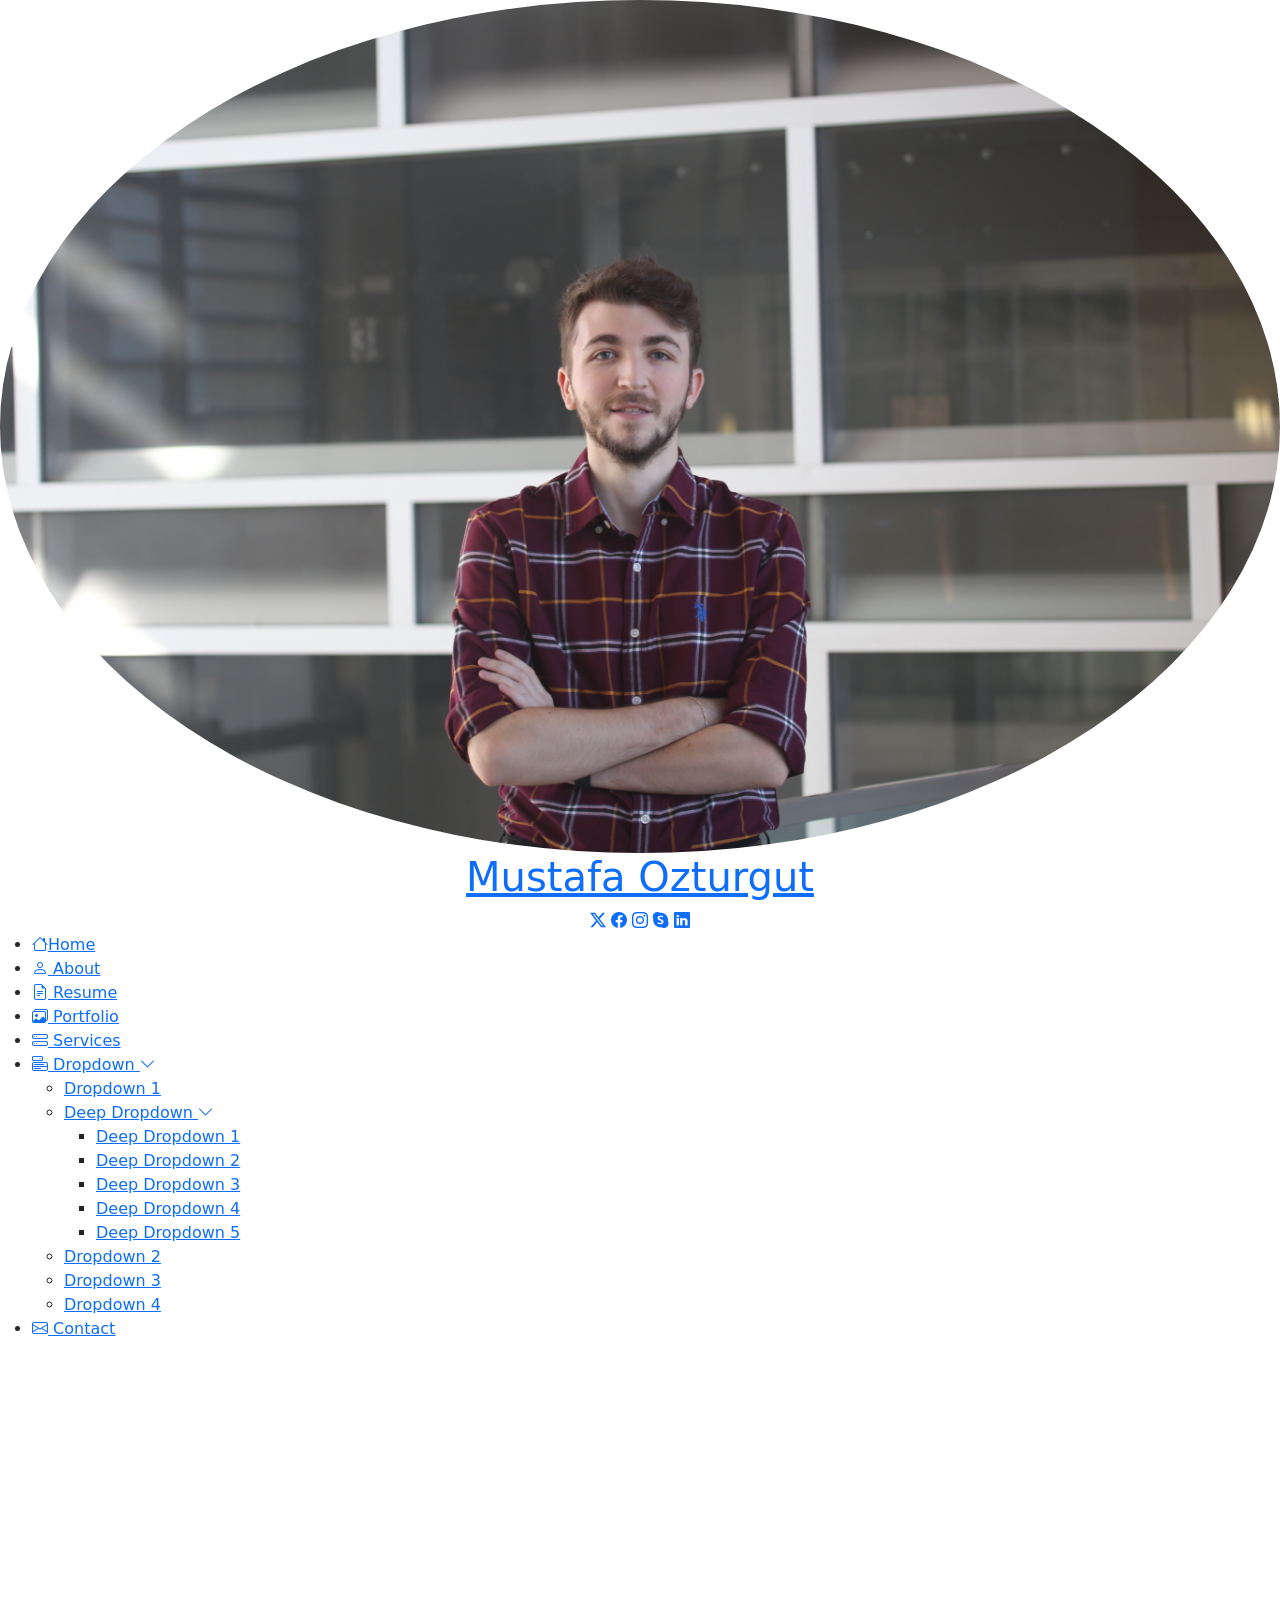
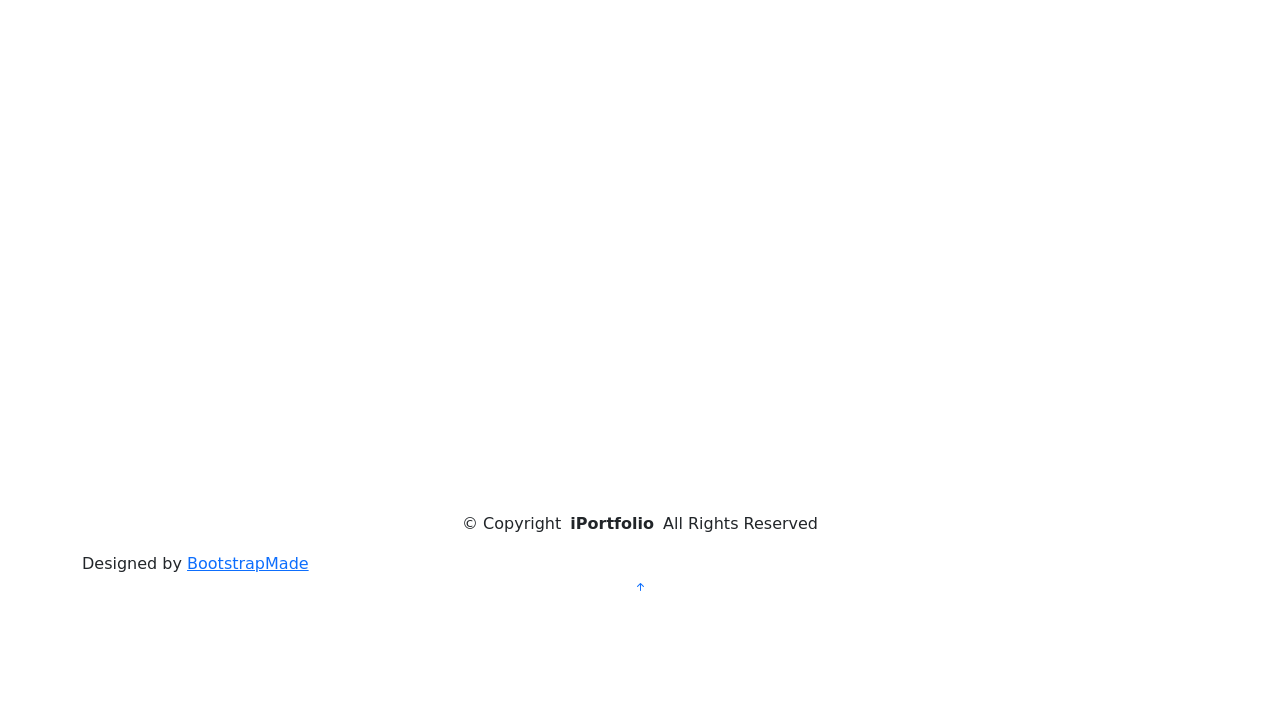
==== Portfolio/index.html @ 3e850418 "tidy" ====
<!DOCTYPE html>
<html lang="en">

<head>
  <meta charset="utf-8">
  <meta content="width=device-width, initial-scale=1.0" name="viewport">
  <title>Index - Mustafa Ozturgut</title>
  <meta content="" name="description">
  <meta content="" name="keywords">

  <!-- Favicons -->
  <link href="assets/img/favicon.png" rel="icon">
  <link href="assets/img/apple-touch-icon.png" rel="apple-touch-icon">

  <!-- Fonts -->
  <link href="https://fonts.googleapis.com" rel="preconnect">
  <link href="https://fonts.gstatic.com" rel="preconnect" crossorigin>
  <link href="https://fonts.googleapis.com/css2?family=Roboto:ital,wght@0,100;0,300;0,400;0,500;0,700;0,900;1,100;1,300;1,400;1,500;1,700;1,900&family=Poppins:ital,wght@0,100;0,200;0,300;0,400;0,500;0,600;0,700;0,800;0,900;1,100;1,200;1,300;1,400;1,500;1,600;1,700;1,800;1,900&family=Raleway:ital,wght@0,100;0,200;0,300;0,400;0,500;0,600;0,700;0,800;0,900;1,100;1,200;1,300;1,400;1,500;1,600;1,700;1,800;1,900&display=swap" rel="stylesheet">

  <!-- Vendor CSS Files -->
  <link href="assets/vendor/bootstrap/css/bootstrap.min.css" rel="stylesheet">
  <link href="assets/vendor/bootstrap-icons/bootstrap-icons.css" rel="stylesheet">
  <link href="assets/vendor/aos/aos.css" rel="stylesheet">
  <link href="assets/vendor/glightbox/css/glightbox.min.css" rel="stylesheet">
  <link href="assets/vendor/swiper/swiper-bundle.min.css" rel="stylesheet">

  <!-- Main CSS File -->
  <link href="assets/css/main.css" rel="stylesheet">

  <!-- =======================================================
  * Template Name: iPortfolio
  * Template URL: https://bootstrapmade.com/iportfolio-bootstrap-portfolio-websites-template/
  * Updated: Jun 29 2024 with Bootstrap v5.3.3
  * Author: BootstrapMade.com
  * License: https://bootstrapmade.com/license/
  ======================================================== -->
</head>

<body class="index-page">

  <header id="header" class="header dark-background d-flex flex-column">
    <i class="header-toggle d-xl-none bi bi-list"></i>

    <div class="profile-img">
      <img src="assets/img/my-profile-img.jpg" alt="" class="img-fluid rounded-circle">
    </div>

    <a href="index.html" class="logo d-flex align-items-center justify-content-center">
      <!-- Uncomment the line below if you also wish to use an image logo -->
      <!-- <img src="assets/img/logo.png" alt=""> -->
      <h1 class="sitename">Mustafa Ozturgut</h1>
    </a>

    <div class="social-links text-center">
      <a href="#" class="twitter"><i class="bi bi-twitter-x"></i></a>
      <a href="#" class="facebook"><i class="bi bi-facebook"></i></a>
      <a href="#" class="instagram"><i class="bi bi-instagram"></i></a>
      <a href="#" class="google-plus"><i class="bi bi-skype"></i></a>
      <a href="#" class="linkedin"><i class="bi bi-linkedin"></i></a>
    </div>

    <nav id="navmenu" class="navmenu">
      <ul>
        <li><a href="#hero" class="active"><i class="bi bi-house navicon"></i>Home</a></li>
        <li><a href="#about"><i class="bi bi-person navicon"></i> About</a></li>
        <li><a href="#resume"><i class="bi bi-file-earmark-text navicon"></i> Resume</a></li>
        <li><a href="#portfolio"><i class="bi bi-images navicon"></i> Portfolio</a></li>
        <li><a href="#services"><i class="bi bi-hdd-stack navicon"></i> Services</a></li>
        <li class="dropdown"><a href="#"><i class="bi bi-menu-button navicon"></i> <span>Dropdown</span> <i class="bi bi-chevron-down toggle-dropdown"></i></a>
          <ul>
            <li><a href="#">Dropdown 1</a></li>
            <li class="dropdown"><a href="#"><span>Deep Dropdown</span> <i class="bi bi-chevron-down toggle-dropdown"></i></a>
              <ul>
                <li><a href="#">Deep Dropdown 1</a></li>
                <li><a href="#">Deep Dropdown 2</a></li>
                <li><a href="#">Deep Dropdown 3</a></li>
                <li><a href="#">Deep Dropdown 4</a></li>
                <li><a href="#">Deep Dropdown 5</a></li>
              </ul>
            </li>
            <li><a href="#">Dropdown 2</a></li>
            <li><a href="#">Dropdown 3</a></li>
            <li><a href="#">Dropdown 4</a></li>
          </ul>
        </li>
        <li><a href="#contact"><i class="bi bi-envelope navicon"></i> Contact</a></li>
      </ul>
    </nav>

  </header>

  <main class="main">

    <!-- Hero Section -->
    <section id="hero" class="hero section dark-background">

      <img src="assets/img/hero-bg.jpg" alt="" data-aos="fade-in" class="">

      <div class="container" data-aos="fade-up" data-aos-delay="100">
        <h2>Alex Smith</h2>
        <p>I'm <span class="typed" data-typed-items="Designer, Developer, Freelancer, Photographer">Designer</span><span class="typed-cursor typed-cursor--blink" aria-hidden="true"></span><span class="typed-cursor typed-cursor--blink" aria-hidden="true"></span></p>
      </div>

    </section><!-- /Hero Section -->

    <!-- About Section -->
    <section id="about" class="about section">

      <!-- Section Title -->
      <div class="container section-title" data-aos="fade-up">
        <h2>About</h2>
        <p>Magnam dolores commodi suscipit. Necessitatibus eius consequatur ex aliquid fuga eum quidem. Sit sint consectetur velit. Quisquam quos quisquam cupiditate. Et nemo qui impedit suscipit alias ea. Quia fugiat sit in iste officiis commodi quidem hic quas.</p>
      </div><!-- End Section Title -->

      <div class="container" data-aos="fade-up" data-aos-delay="100">

        <div class="row gy-4 justify-content-center">
          <div class="col-lg-4">
            <img src="assets/img/my-profile-img.jpg" class="img-fluid" alt="">
          </div>
          <div class="col-lg-8 content">
            <h2>UI/UX Designer &amp; Web Developer.</h2>
            <p class="fst-italic py-3">
              Lorem ipsum dolor sit amet, consectetur adipiscing elit, sed do eiusmod tempor incididunt ut labore et dolore
              magna aliqua.
            </p>
            <div class="row">
              <div class="col-lg-6">
                <ul>
                  <li><i class="bi bi-chevron-right"></i> <strong>Birthday:</strong> <span>1 May 1995</span></li>
                  <li><i class="bi bi-chevron-right"></i> <strong>Website:</strong> <span>www.example.com</span></li>
                  <li><i class="bi bi-chevron-right"></i> <strong>Phone:</strong> <span>+123 456 7890</span></li>
                  <li><i class="bi bi-chevron-right"></i> <strong>City:</strong> <span>New York, USA</span></li>
                </ul>
              </div>
              <div class="col-lg-6">
                <ul>
                  <li><i class="bi bi-chevron-right"></i> <strong>Age:</strong> <span>30</span></li>
                  <li><i class="bi bi-chevron-right"></i> <strong>Degree:</strong> <span>Master</span></li>
                  <li><i class="bi bi-chevron-right"></i> <strong>Email:</strong> <span>email@example.com</span></li>
                  <li><i class="bi bi-chevron-right"></i> <strong>Freelance:</strong> <span>Available</span></li>
                </ul>
              </div>
            </div>
            <p class="py-3">
              Officiis eligendi itaque labore et dolorum mollitia officiis optio vero. Quisquam sunt adipisci omnis et ut. Nulla accusantium dolor incidunt officia tempore. Et eius omnis.
              Cupiditate ut dicta maxime officiis quidem quia. Sed et consectetur qui quia repellendus itaque neque.
            </p>
          </div>
        </div>

      </div>

    </section><!-- /About Section -->

    <!-- Stats Section -->
    <section id="stats" class="stats section">

      <div class="container" data-aos="fade-up" data-aos-delay="100">

        <div class="row gy-4">

          <div class="col-lg-3 col-md-6">
            <div class="stats-item">
              <i class="bi bi-emoji-smile"></i>
              <span data-purecounter-start="0" data-purecounter-end="232" data-purecounter-duration="1" class="purecounter"></span>
              <p><strong>Happy Clients</strong> <span>consequuntur quae</span></p>
            </div>
          </div><!-- End Stats Item -->

          <div class="col-lg-3 col-md-6">
            <div class="stats-item">
              <i class="bi bi-journal-richtext"></i>
              <span data-purecounter-start="0" data-purecounter-end="521" data-purecounter-duration="1" class="purecounter"></span>
              <p><strong>Projects</strong> <span>adipisci atque cum quia aut</span></p>
            </div>
          </div><!-- End Stats Item -->

          <div class="col-lg-3 col-md-6">
            <div class="stats-item">
              <i class="bi bi-headset"></i>
              <span data-purecounter-start="0" data-purecounter-end="1453" data-purecounter-duration="1" class="purecounter"></span>
              <p><strong>Hours Of Support</strong> <span>aut commodi quaerat</span></p>
            </div>
          </div><!-- End Stats Item -->

          <div class="col-lg-3 col-md-6">
            <div class="stats-item">
              <i class="bi bi-people"></i>
              <span data-purecounter-start="0" data-purecounter-end="32" data-purecounter-duration="1" class="purecounter"></span>
              <p><strong>Hard Workers</strong> <span>rerum asperiores dolor</span></p>
            </div>
          </div><!-- End Stats Item -->

        </div>

      </div>

    </section><!-- /Stats Section -->

    <!-- Skills Section -->
    <section id="skills" class="skills section light-background">

      <!-- Section Title -->
      <div class="container section-title" data-aos="fade-up">
        <h2>Skills</h2>
        <p>Necessitatibus eius consequatur ex aliquid fuga eum quidem sint consectetur velit</p>
      </div><!-- End Section Title -->

      <div class="container" data-aos="fade-up" data-aos-delay="100">

        <div class="row skills-content skills-animation">

          <div class="col-lg-6">

            <div class="progress">
              <span class="skill"><span>HTML</span> <i class="val">100%</i></span>
              <div class="progress-bar-wrap">
                <div class="progress-bar" role="progressbar" aria-valuenow="100" aria-valuemin="0" aria-valuemax="100"></div>
              </div>
            </div><!-- End Skills Item -->

            <div class="progress">
              <span class="skill"><span>CSS</span> <i class="val">90%</i></span>
              <div class="progress-bar-wrap">
                <div class="progress-bar" role="progressbar" aria-valuenow="90" aria-valuemin="0" aria-valuemax="100"></div>
              </div>
            </div><!-- End Skills Item -->

            <div class="progress">
              <span class="skill"><span>JavaScript</span> <i class="val">75%</i></span>
              <div class="progress-bar-wrap">
                <div class="progress-bar" role="progressbar" aria-valuenow="75" aria-valuemin="0" aria-valuemax="100"></div>
              </div>
            </div><!-- End Skills Item -->

          </div>

          <div class="col-lg-6">

            <div class="progress">
              <span class="skill"><span>PHP</span> <i class="val">80%</i></span>
              <div class="progress-bar-wrap">
                <div class="progress-bar" role="progressbar" aria-valuenow="80" aria-valuemin="0" aria-valuemax="100"></div>
              </div>
            </div><!-- End Skills Item -->

            <div class="progress">
              <span class="skill"><span>WordPress/CMS</span> <i class="val">90%</i></span>
              <div class="progress-bar-wrap">
                <div class="progress-bar" role="progressbar" aria-valuenow="90" aria-valuemin="0" aria-valuemax="100"></div>
              </div>
            </div><!-- End Skills Item -->

            <div class="progress">
              <span class="skill"><span>Photoshop</span> <i class="val">55%</i></span>
              <div class="progress-bar-wrap">
                <div class="progress-bar" role="progressbar" aria-valuenow="55" aria-valuemin="0" aria-valuemax="100"></div>
              </div>
            </div><!-- End Skills Item -->

          </div>

        </div>

      </div>

    </section><!-- /Skills Section -->

    <!-- Resume Section -->
    <section id="resume" class="resume section">

      <!-- Section Title -->
      <div class="container section-title" data-aos="fade-up">
        <h2>Resume</h2>
        <p>Magnam dolores commodi suscipit. Necessitatibus eius consequatur ex aliquid fuga eum quidem. Sit sint consectetur velit. Quisquam quos quisquam cupiditate. Et nemo qui impedit suscipit alias ea. Quia fugiat sit in iste officiis commodi quidem hic quas.</p>
      </div><!-- End Section Title -->

      <div class="container">

        <div class="row">

          <div class="col-lg-6" data-aos="fade-up" data-aos-delay="100">
            <h3 class="resume-title">Sumary</h3>

            <div class="resume-item pb-0">
              <h4>Brandon Johnson</h4>
              <p><em>Innovative and deadline-driven Graphic Designer with 3+ years of experience designing and developing user-centered digital/print marketing material from initial concept to final, polished deliverable.</em></p>
              <ul>
                <li>Portland par 127,Orlando, FL</li>
                <li>(123) 456-7891</li>
                <li>alice.barkley@example.com</li>
              </ul>
            </div><!-- Edn Resume Item -->

            <h3 class="resume-title">Education</h3>
            <div class="resume-item">
              <h4>Master of Fine Arts &amp; Graphic Design</h4>
              <h5>2015 - 2016</h5>
              <p><em>Rochester Institute of Technology, Rochester, NY</em></p>
              <p>Qui deserunt veniam. Et sed aliquam labore tempore sed quisquam iusto autem sit. Ea vero voluptatum qui ut dignissimos deleniti nerada porti sand markend</p>
            </div><!-- Edn Resume Item -->

            <div class="resume-item">
              <h4>Bachelor of Fine Arts &amp; Graphic Design</h4>
              <h5>2010 - 2014</h5>
              <p><em>Rochester Institute of Technology, Rochester, NY</em></p>
              <p>Quia nobis sequi est occaecati aut. Repudiandae et iusto quae reiciendis et quis Eius vel ratione eius unde vitae rerum voluptates asperiores voluptatem Earum molestiae consequatur neque etlon sader mart dila</p>
            </div><!-- Edn Resume Item -->

          </div>

          <div class="col-lg-6" data-aos="fade-up" data-aos-delay="200">
            <h3 class="resume-title">Professional Experience</h3>
            <div class="resume-item">
              <h4>Senior graphic design specialist</h4>
              <h5>2019 - Present</h5>
              <p><em>Experion, New York, NY </em></p>
              <ul>
                <li>Lead in the design, development, and implementation of the graphic, layout, and production communication materials</li>
                <li>Delegate tasks to the 7 members of the design team and provide counsel on all aspects of the project. </li>
                <li>Supervise the assessment of all graphic materials in order to ensure quality and accuracy of the design</li>
                <li>Oversee the efficient use of production project budgets ranging from $2,000 - $25,000</li>
              </ul>
            </div><!-- Edn Resume Item -->

            <div class="resume-item">
              <h4>Graphic design specialist</h4>
              <h5>2017 - 2018</h5>
              <p><em>Stepping Stone Advertising, New York, NY</em></p>
              <ul>
                <li>Developed numerous marketing programs (logos, brochures,infographics, presentations, and advertisements).</li>
                <li>Managed up to 5 projects or tasks at a given time while under pressure</li>
                <li>Recommended and consulted with clients on the most appropriate graphic design</li>
                <li>Created 4+ design presentations and proposals a month for clients and account managers</li>
              </ul>
            </div><!-- Edn Resume Item -->

          </div>

        </div>

      </div>

    </section><!-- /Resume Section -->

    <!-- Portfolio Section -->
    <section id="portfolio" class="portfolio section light-background">

      <!-- Section Title -->
      <div class="container section-title" data-aos="fade-up">
        <h2>Portfolio</h2>
        <p>Magnam dolores commodi suscipit. Necessitatibus eius consequatur ex aliquid fuga eum quidem. Sit sint consectetur velit. Quisquam quos quisquam cupiditate. Et nemo qui impedit suscipit alias ea. Quia fugiat sit in iste officiis commodi quidem hic quas.</p>
      </div><!-- End Section Title -->

      <div class="container">

        <div class="isotope-layout" data-default-filter="*" data-layout="masonry" data-sort="original-order">

          <ul class="portfolio-filters isotope-filters" data-aos="fade-up" data-aos-delay="100">
            <li data-filter="*" class="filter-active">All</li>
            <li data-filter=".filter-app">App</li>
            <li data-filter=".filter-product">Product</li>
            <li data-filter=".filter-branding">Branding</li>
            <li data-filter=".filter-books">Books</li>
          </ul><!-- End Portfolio Filters -->

          <div class="row gy-4 isotope-container" data-aos="fade-up" data-aos-delay="200">

            <div class="col-lg-4 col-md-6 portfolio-item isotope-item filter-app">
              <div class="portfolio-content h-100">
                <img src="assets/img/portfolio/app-1.jpg" class="img-fluid" alt="">
                <div class="portfolio-info">
                  <h4>App 1</h4>
                  <p>Lorem ipsum, dolor sit amet consectetur</p>
                  <a href="assets/img/portfolio/app-1.jpg" title="App 1" data-gallery="portfolio-gallery-app" class="glightbox preview-link"><i class="bi bi-zoom-in"></i></a>
                  <a href="portfolio-details.html" title="More Details" class="details-link"><i class="bi bi-link-45deg"></i></a>
                </div>
              </div>
            </div><!-- End Portfolio Item -->

            <div class="col-lg-4 col-md-6 portfolio-item isotope-item filter-product">
              <div class="portfolio-content h-100">
                <img src="assets/img/portfolio/product-1.jpg" class="img-fluid" alt="">
                <div class="portfolio-info">
                  <h4>Product 1</h4>
                  <p>Lorem ipsum, dolor sit amet consectetur</p>
                  <a href="assets/img/portfolio/product-1.jpg" title="Product 1" data-gallery="portfolio-gallery-product" class="glightbox preview-link"><i class="bi bi-zoom-in"></i></a>
                  <a href="portfolio-details.html" title="More Details" class="details-link"><i class="bi bi-link-45deg"></i></a>
                </div>
              </div>
            </div><!-- End Portfolio Item -->

            <div class="col-lg-4 col-md-6 portfolio-item isotope-item filter-branding">
              <div class="portfolio-content h-100">
                <img src="assets/img/portfolio/branding-1.jpg" class="img-fluid" alt="">
                <div class="portfolio-info">
                  <h4>Branding 1</h4>
                  <p>Lorem ipsum, dolor sit amet consectetur</p>
                  <a href="assets/img/portfolio/branding-1.jpg" title="Branding 1" data-gallery="portfolio-gallery-branding" class="glightbox preview-link"><i class="bi bi-zoom-in"></i></a>
                  <a href="portfolio-details.html" title="More Details" class="details-link"><i class="bi bi-link-45deg"></i></a>
                </div>
              </div>
            </div><!-- End Portfolio Item -->

            <div class="col-lg-4 col-md-6 portfolio-item isotope-item filter-books">
              <div class="portfolio-content h-100">
                <img src="assets/img/portfolio/books-1.jpg" class="img-fluid" alt="">
                <div class="portfolio-info">
                  <h4>Books 1</h4>
                  <p>Lorem ipsum, dolor sit amet consectetur</p>
                  <a href="assets/img/portfolio/books-1.jpg" title="Branding 1" data-gallery="portfolio-gallery-book" class="glightbox preview-link"><i class="bi bi-zoom-in"></i></a>
                  <a href="portfolio-details.html" title="More Details" class="details-link"><i class="bi bi-link-45deg"></i></a>
                </div>
              </div>
            </div><!-- End Portfolio Item -->

            <div class="col-lg-4 col-md-6 portfolio-item isotope-item filter-app">
              <div class="portfolio-content h-100">
                <img src="assets/img/portfolio/app-2.jpg" class="img-fluid" alt="">
                <div class="portfolio-info">
                  <h4>App 2</h4>
                  <p>Lorem ipsum, dolor sit amet consectetur</p>
                  <a href="assets/img/portfolio/app-2.jpg" title="App 2" data-gallery="portfolio-gallery-app" class="glightbox preview-link"><i class="bi bi-zoom-in"></i></a>
                  <a href="portfolio-details.html" title="More Details" class="details-link"><i class="bi bi-link-45deg"></i></a>
                </div>
              </div>
            </div><!-- End Portfolio Item -->

            <div class="col-lg-4 col-md-6 portfolio-item isotope-item filter-product">
              <div class="portfolio-content h-100">
                <img src="assets/img/portfolio/product-2.jpg" class="img-fluid" alt="">
                <div class="portfolio-info">
                  <h4>Product 2</h4>
                  <p>Lorem ipsum, dolor sit amet consectetur</p>
                  <a href="assets/img/portfolio/product-2.jpg" title="Product 2" data-gallery="portfolio-gallery-product" class="glightbox preview-link"><i class="bi bi-zoom-in"></i></a>
                  <a href="portfolio-details.html" title="More Details" class="details-link"><i class="bi bi-link-45deg"></i></a>
                </div>
              </div>
            </div><!-- End Portfolio Item -->

            <div class="col-lg-4 col-md-6 portfolio-item isotope-item filter-branding">
              <div class="portfolio-content h-100">
                <img src="assets/img/portfolio/branding-2.jpg" class="img-fluid" alt="">
                <div class="portfolio-info">
                  <h4>Branding 2</h4>
                  <p>Lorem ipsum, dolor sit amet consectetur</p>
                  <a href="assets/img/portfolio/branding-2.jpg" title="Branding 2" data-gallery="portfolio-gallery-branding" class="glightbox preview-link"><i class="bi bi-zoom-in"></i></a>
                  <a href="portfolio-details.html" title="More Details" class="details-link"><i class="bi bi-link-45deg"></i></a>
                </div>
              </div>
            </div><!-- End Portfolio Item -->

            <div class="col-lg-4 col-md-6 portfolio-item isotope-item filter-books">
              <div class="portfolio-content h-100">
                <img src="assets/img/portfolio/books-2.jpg" class="img-fluid" alt="">
                <div class="portfolio-info">
                  <h4>Books 2</h4>
                  <p>Lorem ipsum, dolor sit amet consectetur</p>
                  <a href="assets/img/portfolio/books-2.jpg" title="Branding 2" data-gallery="portfolio-gallery-book" class="glightbox preview-link"><i class="bi bi-zoom-in"></i></a>
                  <a href="portfolio-details.html" title="More Details" class="details-link"><i class="bi bi-link-45deg"></i></a>
                </div>
              </div>
            </div><!-- End Portfolio Item -->

            <div class="col-lg-4 col-md-6 portfolio-item isotope-item filter-app">
              <div class="portfolio-content h-100">
                <img src="assets/img/portfolio/app-3.jpg" class="img-fluid" alt="">
                <div class="portfolio-info">
                  <h4>App 3</h4>
                  <p>Lorem ipsum, dolor sit amet consectetur</p>
                  <a href="assets/img/portfolio/app-3.jpg" title="App 3" data-gallery="portfolio-gallery-app" class="glightbox preview-link"><i class="bi bi-zoom-in"></i></a>
                  <a href="portfolio-details.html" title="More Details" class="details-link"><i class="bi bi-link-45deg"></i></a>
                </div>
              </div>
            </div><!-- End Portfolio Item -->

            <div class="col-lg-4 col-md-6 portfolio-item isotope-item filter-product">
              <div class="portfolio-content h-100">
                <img src="assets/img/portfolio/product-3.jpg" class="img-fluid" alt="">
                <div class="portfolio-info">
                  <h4>Product 3</h4>
                  <p>Lorem ipsum, dolor sit amet consectetur</p>
                  <a href="assets/img/portfolio/product-3.jpg" title="Product 3" data-gallery="portfolio-gallery-product" class="glightbox preview-link"><i class="bi bi-zoom-in"></i></a>
                  <a href="portfolio-details.html" title="More Details" class="details-link"><i class="bi bi-link-45deg"></i></a>
                </div>
              </div>
            </div><!-- End Portfolio Item -->

            <div class="col-lg-4 col-md-6 portfolio-item isotope-item filter-branding">
              <div class="portfolio-content h-100">
                <img src="assets/img/portfolio/branding-3.jpg" class="img-fluid" alt="">
                <div class="portfolio-info">
                  <h4>Branding 3</h4>
                  <p>Lorem ipsum, dolor sit amet consectetur</p>
                  <a href="assets/img/portfolio/branding-3.jpg" title="Branding 2" data-gallery="portfolio-gallery-branding" class="glightbox preview-link"><i class="bi bi-zoom-in"></i></a>
                  <a href="portfolio-details.html" title="More Details" class="details-link"><i class="bi bi-link-45deg"></i></a>
                </div>
              </div>
            </div><!-- End Portfolio Item -->

            <div class="col-lg-4 col-md-6 portfolio-item isotope-item filter-books">
              <div class="portfolio-content h-100">
                <img src="assets/img/portfolio/books-3.jpg" class="img-fluid" alt="">
                <div class="portfolio-info">
                  <h4>Books 3</h4>
                  <p>Lorem ipsum, dolor sit amet consectetur</p>
                  <a href="assets/img/portfolio/books-3.jpg" title="Branding 3" data-gallery="portfolio-gallery-book" class="glightbox preview-link"><i class="bi bi-zoom-in"></i></a>
                  <a href="portfolio-details.html" title="More Details" class="details-link"><i class="bi bi-link-45deg"></i></a>
                </div>
              </div>
            </div><!-- End Portfolio Item -->

          </div><!-- End Portfolio Container -->

        </div>

      </div>

    </section><!-- /Portfolio Section -->

    <!-- Services Section -->
    <section id="services" class="services section">

      <!-- Section Title -->
      <div class="container section-title" data-aos="fade-up">
        <h2>Services</h2>
        <p>Magnam dolores commodi suscipit. Necessitatibus eius consequatur ex aliquid fuga eum quidem. Sit sint consectetur velit. Quisquam quos quisquam cupiditate. Et nemo qui impedit suscipit alias ea. Quia fugiat sit in iste officiis commodi quidem hic quas.</p>
      </div><!-- End Section Title -->

      <div class="container">

        <div class="row gy-4">

          <div class="col-lg-4 col-md-6 service-item d-flex" data-aos="fade-up" data-aos-delay="100">
            <div class="icon flex-shrink-0"><i class="bi bi-briefcase"></i></div>
            <div>
              <h4 class="title"><a href="service-details.html" class="stretched-link">Lorem Ipsum</a></h4>
              <p class="description">Voluptatum deleniti atque corrupti quos dolores et quas molestias excepturi sint occaecati cupiditate non provident</p>
            </div>
          </div>
          <!-- End Service Item -->

          <div class="col-lg-4 col-md-6 service-item d-flex" data-aos="fade-up" data-aos-delay="200">
            <div class="icon flex-shrink-0"><i class="bi bi-card-checklist"></i></div>
            <div>
              <h4 class="title"><a href="service-details.html" class="stretched-link">Dolor Sitema</a></h4>
              <p class="description">Minim veniam, quis nostrud exercitation ullamco laboris nisi ut aliquip ex ea commodo consequat tarad limino ata</p>
            </div>
          </div><!-- End Service Item -->

          <div class="col-lg-4 col-md-6 service-item d-flex" data-aos="fade-up" data-aos-delay="300">
            <div class="icon flex-shrink-0"><i class="bi bi-bar-chart"></i></div>
            <div>
              <h4 class="title"><a href="service-details.html" class="stretched-link">Sed ut perspiciatis</a></h4>
              <p class="description">Duis aute irure dolor in reprehenderit in voluptate velit esse cillum dolore eu fugiat nulla pariatur</p>
            </div>
          </div><!-- End Service Item -->

          <div class="col-lg-4 col-md-6 service-item d-flex" data-aos="fade-up" data-aos-delay="400">
            <div class="icon flex-shrink-0"><i class="bi bi-binoculars"></i></div>
            <div>
              <h4 class="title"><a href="service-details.html" class="stretched-link">Magni Dolores</a></h4>
              <p class="description">Excepteur sint occaecat cupidatat non proident, sunt in culpa qui officia deserunt mollit anim id est laborum</p>
            </div>
          </div><!-- End Service Item -->

          <div class="col-lg-4 col-md-6 service-item d-flex" data-aos="fade-up" data-aos-delay="500">
            <div class="icon flex-shrink-0"><i class="bi bi-brightness-high"></i></div>
            <div>
              <h4 class="title"><a href="service-details.html" class="stretched-link">Nemo Enim</a></h4>
              <p class="description">At vero eos et accusamus et iusto odio dignissimos ducimus qui blanditiis praesentium voluptatum deleniti atque</p>
            </div>
          </div><!-- End Service Item -->

          <div class="col-lg-4 col-md-6 service-item d-flex" data-aos="fade-up" data-aos-delay="600">
            <div class="icon flex-shrink-0"><i class="bi bi-calendar4-week"></i></div>
            <div>
              <h4 class="title"><a href="service-details.html" class="stretched-link">Eiusmod Tempor</a></h4>
              <p class="description">Et harum quidem rerum facilis est et expedita distinctio. Nam libero tempore, cum soluta nobis est eligendi</p>
            </div>
          </div><!-- End Service Item -->

        </div>

      </div>

    </section><!-- /Services Section -->

    <!-- Testimonials Section -->
    <section id="testimonials" class="testimonials section light-background">

      <!-- Section Title -->
      <div class="container section-title" data-aos="fade-up">
        <h2>Testimonials</h2>
        <p>Necessitatibus eius consequatur ex aliquid fuga eum quidem sint consectetur velit</p>
      </div><!-- End Section Title -->

      <div class="container" data-aos="fade-up" data-aos-delay="100">

        <div class="swiper init-swiper">
          <script type="application/json" class="swiper-config">
            {
              "loop": true,
              "speed": 600,
              "autoplay": {
                "delay": 5000
              },
              "slidesPerView": "auto",
              "pagination": {
                "el": ".swiper-pagination",
                "type": "bullets",
                "clickable": true
              },
              "breakpoints": {
                "320": {
                  "slidesPerView": 1,
                  "spaceBetween": 40
                },
                "1200": {
                  "slidesPerView": 3,
                  "spaceBetween": 1
                }
              }
            }
          </script>
          <div class="swiper-wrapper">

            <div class="swiper-slide">
              <div class="testimonial-item">
                <p>
                  <i class="bi bi-quote quote-icon-left"></i>
                  <span>Proin iaculis purus consequat sem cure digni ssim donec porttitora entum suscipit rhoncus. Accusantium quam, ultricies eget id, aliquam eget nibh et. Maecen aliquam, risus at semper.</span>
                  <i class="bi bi-quote quote-icon-right"></i>
                </p>
                <img src="assets/img/testimonials/testimonials-1.jpg" class="testimonial-img" alt="">
                <h3>Saul Goodman</h3>
                <h4>Ceo &amp; Founder</h4>
              </div>
            </div><!-- End testimonial item -->

            <div class="swiper-slide">
              <div class="testimonial-item">
                <p>
                  <i class="bi bi-quote quote-icon-left"></i>
                  <span>Export tempor illum tamen malis malis eram quae irure esse labore quem cillum quid malis quorum velit fore eram velit sunt aliqua noster fugiat irure amet legam anim culpa.</span>
                  <i class="bi bi-quote quote-icon-right"></i>
                </p>
                <img src="assets/img/testimonials/testimonials-2.jpg" class="testimonial-img" alt="">
                <h3>Sara Wilsson</h3>
                <h4>Designer</h4>
              </div>
            </div><!-- End testimonial item -->

            <div class="swiper-slide">
              <div class="testimonial-item">
                <p>
                  <i class="bi bi-quote quote-icon-left"></i>
                  <span>Enim nisi quem export duis labore cillum quae magna enim sint quorum nulla quem veniam duis minim tempor labore quem eram duis noster aute amet eram fore quis sint minim.</span>
                  <i class="bi bi-quote quote-icon-right"></i>
                </p>
                <img src="assets/img/testimonials/testimonials-3.jpg" class="testimonial-img" alt="">
                <h3>Jena Karlis</h3>
                <h4>Store Owner</h4>
              </div>
            </div><!-- End testimonial item -->

            <div class="swiper-slide">
              <div class="testimonial-item">
                <p>
                  <i class="bi bi-quote quote-icon-left"></i>
                  <span>Fugiat enim eram quae cillum dolore dolor amet nulla culpa multos export minim fugiat dolor enim duis veniam ipsum anim magna sunt elit fore quem dolore labore illum veniam.</span>
                  <i class="bi bi-quote quote-icon-right"></i>
                </p>
                <img src="assets/img/testimonials/testimonials-4.jpg" class="testimonial-img" alt="">
                <h3>Matt Brandon</h3>
                <h4>Freelancer</h4>
              </div>
            </div><!-- End testimonial item -->

            <div class="swiper-slide">
              <div class="testimonial-item">
                <p>
                  <i class="bi bi-quote quote-icon-left"></i>
                  <span>Quis quorum aliqua sint quem legam fore sunt eram irure aliqua veniam tempor noster veniam sunt culpa nulla illum cillum fugiat legam esse veniam culpa fore nisi cillum quid.</span>
                  <i class="bi bi-quote quote-icon-right"></i>
                </p>
                <img src="assets/img/testimonials/testimonials-5.jpg" class="testimonial-img" alt="">
                <h3>John Larson</h3>
                <h4>Entrepreneur</h4>
              </div>
            </div><!-- End testimonial item -->

          </div>
          <div class="swiper-pagination"></div>
        </div>

      </div>

    </section><!-- /Testimonials Section -->

    <!-- Contact Section -->
    <section id="contact" class="contact section">

      <!-- Section Title -->
      <div class="container section-title" data-aos="fade-up">
        <h2>Contact</h2>
        <p>Necessitatibus eius consequatur ex aliquid fuga eum quidem sint consectetur velit</p>
      </div><!-- End Section Title -->

      <div class="container" data-aos="fade-up" data-aos-delay="100">

        <div class="row gy-4">

          <div class="col-lg-5">

            <div class="info-wrap">
              <div class="info-item d-flex" data-aos="fade-up" data-aos-delay="200">
                <i class="bi bi-geo-alt flex-shrink-0"></i>
                <div>
                  <h3>Address</h3>
                  <p>A108 Adam Street, New York, NY 535022</p>
                </div>
              </div><!-- End Info Item -->

              <div class="info-item d-flex" data-aos="fade-up" data-aos-delay="300">
                <i class="bi bi-telephone flex-shrink-0"></i>
                <div>
                  <h3>Call Us</h3>
                  <p>+1 5589 55488 55</p>
                </div>
              </div><!-- End Info Item -->

              <div class="info-item d-flex" data-aos="fade-up" data-aos-delay="400">
                <i class="bi bi-envelope flex-shrink-0"></i>
                <div>
                  <h3>Email Us</h3>
                  <p>info@example.com</p>
                </div>
              </div><!-- End Info Item -->

              <iframe src="https://www.google.com/maps/embed?pb=!1m14!1m8!1m3!1d48389.78314118045!2d-74.006138!3d40.710059!3m2!1i1024!2i768!4f13.1!3m3!1m2!1s0x89c25a22a3bda30d%3A0xb89d1fe6bc499443!2sDowntown%20Conference%20Center!5e0!3m2!1sen!2sus!4v1676961268712!5m2!1sen!2sus" frameborder="0" style="border:0; width: 100%; height: 270px;" allowfullscreen="" loading="lazy" referrerpolicy="no-referrer-when-downgrade"></iframe>
            </div>
          </div>

          <div class="col-lg-7">
            <form action="forms/contact.php" method="post" class="php-email-form" data-aos="fade-up" data-aos-delay="200">
              <div class="row gy-4">

                <div class="col-md-6">
                  <label for="name-field" class="pb-2">Your Name</label>
                  <input type="text" name="name" id="name-field" class="form-control" required="">
                </div>

                <div class="col-md-6">
                  <label for="email-field" class="pb-2">Your Email</label>
                  <input type="email" class="form-control" name="email" id="email-field" required="">
                </div>

                <div class="col-md-12">
                  <label for="subject-field" class="pb-2">Subject</label>
                  <input type="text" class="form-control" name="subject" id="subject-field" required="">
                </div>

                <div class="col-md-12">
                  <label for="message-field" class="pb-2">Message</label>
                  <textarea class="form-control" name="message" rows="10" id="message-field" required=""></textarea>
                </div>

                <div class="col-md-12 text-center">
                  <div class="loading">Loading</div>
                  <div class="error-message"></div>
                  <div class="sent-message">Your message has been sent. Thank you!</div>

                  <button type="submit">Send Message</button>
                </div>

              </div>
            </form>
          </div><!-- End Contact Form -->

        </div>

      </div>

    </section><!-- /Contact Section -->

  </main>

  <footer id="footer" class="footer position-relative light-background">

    <div class="container">
      <div class="copyright text-center ">
        <p>© <span>Copyright</span> <strong class="px-1 sitename">iPortfolio</strong> <span>All Rights Reserved</span></p>
      </div>
      <div class="credits">
        <!-- All the links in the footer should remain intact. -->
        <!-- You can delete the links only if you've purchased the pro version. -->
        <!-- Licensing information: https://bootstrapmade.com/license/ -->
        <!-- Purchase the pro version with working PHP/AJAX contact form: [buy-url] -->
        Designed by <a href="https://bootstrapmade.com/">BootstrapMade</a>
      </div>
    </div>

  </footer>

  <!-- Scroll Top -->
  <a href="#" id="scroll-top" class="scroll-top d-flex align-items-center justify-content-center"><i class="bi bi-arrow-up-short"></i></a>

  <!-- Preloader -->
  <div id="preloader"></div>

  <!-- Vendor JS Files -->
  <script src="assets/vendor/bootstrap/js/bootstrap.bundle.min.js"></script>
  <script src="assets/vendor/php-email-form/validate.js"></script>
  <script src="assets/vendor/aos/aos.js"></script>
  <script src="assets/vendor/typed.js/typed.umd.js"></script>
  <script src="assets/vendor/purecounter/purecounter_vanilla.js"></script>
  <script src="assets/vendor/waypoints/noframework.waypoints.js"></script>
  <script src="assets/vendor/glightbox/js/glightbox.min.js"></script>
  <script src="assets/vendor/imagesloaded/imagesloaded.pkgd.min.js"></script>
  <script src="assets/vendor/isotope-layout/isotope.pkgd.min.js"></script>
  <script src="assets/vendor/swiper/swiper-bundle.min.js"></script>

  <!-- Main JS File -->
  <script src="assets/js/main.js"></script>

</body>

</html>
---- Portfolio/assets/css/main.css ----
/**
* Template Name: iPortfolio
* Template URL: https://bootstrapmade.com/iportfolio-bootstrap-portfolio-websites-template/
* Updated: Jun 29 2024 with Bootstrap v5.3.3
* Author: BootstrapMade.com
* License: https://bootstrapmade.com/license/
*/

/*--------------------------------------------------------------
# Font & Color Variables
# Help: https://bootstrapmade.com/color-system/
--------------------------------------------------------------*/
/* Fonts */
:root {
  --default-font: "Roboto",  system-ui, -apple-system, "Segoe UI", Roboto, "Helvetica Neue", Arial, "Noto Sans", "Liberation Sans", sans-serif, "Apple Color Emoji", "Segoe UI Emoji", "Segoe UI Symbol", "Noto Color Emoji";
  --heading-font: "Raleway",  sans-serif;
  --nav-font: "Poppins",  sans-serif;
}

/* Global Colors - The following color variables are used throughout the website. Updating them here will change the color scheme of the entire website */
:root { 
  --background-color: #ffffff; /* Background color for the entire website, including individual sections */
  --default-color: #272829; /* Default color used for the majority of the text content across the entire website */
  --heading-color: #050d18; /* Color for headings, subheadings and title throughout the website */
  --accent-color: #149ddd; /* Accent color that represents your brand on the website. It's used for buttons, links, and other elements that need to stand out */
  --surface-color: #ffffff; /* The surface color is used as a background of boxed elements within sections, such as cards, icon boxes, or other elements that require a visual separation from the global background. */
  --contrast-color: #ffffff; /* Contrast color for text, ensuring readability against backgrounds of accent, heading, or default colors. */
}

/* Nav Menu Colors - The following color variables are used specifically for the navigation menu. They are separate from the global colors to allow for more customization options */
:root {
  --nav-color: #a8a9b4;  /* The default color of the main navmenu links */
  --nav-hover-color: #ffffff; /* Applied to main navmenu links when they are hovered over or active */
  --nav-mobile-background-color: #040b14; /* Used as the background color for mobile navigation menu */
  --nav-dropdown-background-color: #040b14; /* Used as the background color for dropdown items that appear when hovering over primary navigation items */
  --nav-dropdown-color: #a8a9b4; /* Used for navigation links of the dropdown items in the navigation menu. */
  --nav-dropdown-hover-color: #ffffff; /* Similar to --nav-hover-color, this color is applied to dropdown navigation links when they are hovered over. */
}

/* Color Presets - These classes override global colors when applied to any section or element, providing reuse of the sam color scheme. */

.light-background {
  --background-color: #f4fafd;
  --surface-color: #ffffff;
}

.dark-background {
  --background-color: #040b14;
  --default-color: #ffffff;
  --heading-color: #ffffff;
  --surface-color: #151f2b;
  --contrast-color: #ffffff;
}

/* Smooth scroll */
:root {
  scroll-behavior: smooth;
}

/*--------------------------------------------------------------
# General Styling & Shared Classes
--------------------------------------------------------------*/
body {
  color: var(--default-color);
  background-color: var(--background-color);
  font-family: var(--default-font);
}

a {
  color: var(--accent-color);
  text-decoration: none;
  transition: 0.3s;
}

a:hover {
  color: color-mix(in srgb, var(--accent-color), transparent 25%);
  text-decoration: none;
}

h1,
h2,
h3,
h4,
h5,
h6 {
  color: var(--heading-color);
  font-family: var(--heading-font);
}

/* PHP Email Form Messages
------------------------------*/
.php-email-form .error-message {
  display: none;
  background: #df1529;
  color: #ffffff;
  text-align: left;
  padding: 15px;
  margin-bottom: 24px;
  font-weight: 600;
}

.php-email-form .sent-message {
  display: none;
  color: #ffffff;
  background: #059652;
  text-align: center;
  padding: 15px;
  margin-bottom: 24px;
  font-weight: 600;
}

.php-email-form .loading {
  display: none;
  background: var(--surface-color);
  text-align: center;
  padding: 15px;
  margin-bottom: 24px;
}

.php-email-form .loading:before {
  content: "";
  display: inline-block;
  border-radius: 50%;
  width: 24px;
  height: 24px;
  margin: 0 10px -6px 0;
  border: 3px solid var(--accent-color);
  border-top-color: var(--surface-color);
  animation: php-email-form-loading 1s linear infinite;
}

@keyframes php-email-form-loading {
  0% {
    transform: rotate(0deg);
  }

  100% {
    transform: rotate(360deg);
  }
}

/*--------------------------------------------------------------
# Global Header
--------------------------------------------------------------*/
.header {
  color: var(--default-color);
  background-color: var(--background-color);
  position: fixed;
  top: 0;
  left: 0;
  bottom: 0;
  padding: 0 15px;
  width: 300px;
  transition: all ease-in-out 0.3s;
  overflow-y: auto;
  z-index: 997;
  border-right: 1px solid color-mix(in srgb, var(--default-color), transparent 90%);
}

.header .profile-img img {
  margin: 15px auto;
  display: block;
  width: 120px;
  border: 8px solid color-mix(in srgb, var(--default-color), transparent 85%);
}

.header .logo {
  line-height: 1;
  margin-bottom: 15px;
}

.header .logo img {
  max-height: 32px;
  margin-right: 8px;
}

.header .logo h1 {
  font-size: 24px;
  margin: 0;
  font-weight: 700;
  color: var(--heading-color);
}

.header .social-links {
  margin: 0 0 20px 0;
}

.header .social-links a {
  font-size: 16px;
  display: inline-flex;
  align-items: center;
  justify-content: center;
  background: color-mix(in srgb, var(--default-color), transparent 90%);
  color: var(--default-color);
  margin: 0 2px;
  border-radius: 50%;
  text-align: center;
  width: 40px;
  height: 40px;
  transition: 0.3s;
}

.header .social-links a:hover {
  color: var(--contrast-color);
  background: var(--accent-color);
}

@media (min-width: 1200px) {

  .header~main,
  .header~#footer {
    margin-left: 300px;
  }
}

@media (max-width: 1199px) {
  .header {
    left: -100%;
  }
}

.header.header-show {
  left: 0;
}

.header .header-toggle {
  color: var(--contrast-color);
  background-color: var(--accent-color);
  font-size: 22px;
  display: flex;
  align-items: center;
  justify-content: center;
  width: 40px;
  height: 40px;
  border-radius: 50%;
  cursor: pointer;
  position: fixed;
  top: 15px;
  right: 15px;
  z-index: 9999;
  transition: background-color 0.3s;
}

.header .header-toggle:hover {
  color: var(--contrast-color);
  background-color: color-mix(in srgb, var(--accent-color) 90%, white 15%);
}

/*--------------------------------------------------------------
# Navigation Menu
--------------------------------------------------------------*/
.mobile-nav-toggle {
  display: none;
}

.navmenu {
  padding: 0;
  z-index: 9997;
}

.navmenu ul {
  list-style: none;
  padding: 0 0 20px 0;
  margin: 0;
}

.navmenu a,
.navmenu a:focus {
  color: var(--nav-color);
  padding: 15px 10px;
  font-family: var(--nav-font);
  font-size: 16px;
  font-weight: 400;
  display: flex;
  align-items: center;
  white-space: nowrap;
  transition: 0.3s;
  width: 100%;
}

.navmenu a .navicon,
.navmenu a:focus .navicon {
  font-size: 20px;
  margin-right: 10px;
}

.navmenu a .toggle-dropdown,
.navmenu a:focus .toggle-dropdown {
  font-size: 12px;
  line-height: 0;
  margin-left: auto;
  width: 30px;
  height: 30px;
  display: flex;
  align-items: center;
  justify-content: center;
  border-radius: 50%;
  transition: 0.3s;
  flex-shrink: 0;
  background-color: color-mix(in srgb, var(--accent-color), transparent 90%);
}

.navmenu a .toggle-dropdown:hover,
.navmenu a:focus .toggle-dropdown:hover {
  background-color: var(--accent-color);
  color: var(--contrast-color);
}

.navmenu a:hover,
.navmenu .active,
.navmenu .active:focus {
  color: var(--nav-hover-color);
}

.navmenu a:hover .navicon,
.navmenu .active .navicon,
.navmenu .active:focus .navicon {
  color: var(--accent-color);
}

.navmenu .active .toggle-dropdown,
.navmenu .active:focus .toggle-dropdown {
  background-color: var(--accent-color);
  color: var(--contrast-color);
  transform: rotate(180deg);
}

.navmenu .dropdown {
  display: block;
}

.navmenu .dropdown a,
.navmenu .dropdown a:focus {
  color: --nav-dropdown-color;
}

.navmenu .dropdown a:hover,
.navmenu .dropdown .active,
.navmenu .dropdown .active:focus {
  color: var(--nav-dropdown-hover-color);
}

.navmenu .dropdown ul {
  position: static;
  display: none;
  z-index: 99;
  padding: 5px 10px;
  margin: 5px 10px;
  background-color: var(--nav-dropdown-background-color);
  border: 1px solid color-mix(in srgb, var(--default-color), transparent 90%);
  box-shadow: none;
  transition: all 0.5s ease-in-out;
}

.navmenu .dropdown ul ul {
  background-color: rgba(33, 37, 41, 0.1);
}

.navmenu .dropdown>.dropdown-active {
  display: block;
  background-color: rgba(33, 37, 41, 0.03);
}

/*--------------------------------------------------------------
# Global Footer
--------------------------------------------------------------*/
.footer {
  color: var(--default-color);
  background-color: var(--background-color);
  font-size: 14px;
  padding: 40px 0;
  position: relative;
  border-top: 1px solid color-mix(in srgb, var(--default-color), transparent 90%);
}

.footer .copyright p {
  margin-bottom: 0;
}

.footer .credits {
  margin-top: 4px;
  font-size: 13px;
  text-align: center;
}

/*--------------------------------------------------------------
# Preloader
--------------------------------------------------------------*/
#preloader {
  position: fixed;
  inset: 0;
  z-index: 999999;
  overflow: hidden;
  background: var(--background-color);
  transition: all 0.6s ease-out;
}

#preloader:before {
  content: "";
  position: fixed;
  top: calc(50% - 30px);
  left: calc(50% - 30px);
  border: 6px solid #ffffff;
  border-color: var(--accent-color) transparent var(--accent-color) transparent;
  border-radius: 50%;
  width: 60px;
  height: 60px;
  animation: animate-preloader 1.5s linear infinite;
}

@keyframes animate-preloader {
  0% {
    transform: rotate(0deg);
  }

  100% {
    transform: rotate(360deg);
  }
}

/*--------------------------------------------------------------
# Scroll Top Button
--------------------------------------------------------------*/
.scroll-top {
  position: fixed;
  visibility: hidden;
  opacity: 0;
  right: 15px;
  bottom: -15px;
  z-index: 99999;
  background-color: var(--accent-color);
  width: 44px;
  height: 44px;
  border-radius: 50px;
  transition: all 0.4s;
}

.scroll-top i {
  font-size: 24px;
  color: var(--contrast-color);
  line-height: 0;
}

.scroll-top:hover {
  background-color: color-mix(in srgb, var(--accent-color), transparent 20%);
  color: var(--contrast-color);
}

.scroll-top.active {
  visibility: visible;
  opacity: 1;
  bottom: 15px;
}

/*--------------------------------------------------------------
# Disable aos animation delay on mobile devices
--------------------------------------------------------------*/
@media screen and (max-width: 768px) {
  [data-aos-delay] {
    transition-delay: 0 !important;
  }
}

/*--------------------------------------------------------------
# Global Page Titles & Breadcrumbs
--------------------------------------------------------------*/
.page-title {
  color: var(--default-color);
  background-color: var(--background-color);
  padding: 25px 0;
  position: relative;
}

.page-title h1 {
  font-size: 24px;
  font-weight: 700;
}

.page-title .breadcrumbs ol {
  display: flex;
  flex-wrap: wrap;
  list-style: none;
  padding: 0;
  margin: 0;
  font-size: 14px;
  font-weight: 400;
}

.page-title .breadcrumbs ol li+li {
  padding-left: 10px;
}

.page-title .breadcrumbs ol li+li::before {
  content: "/";
  display: inline-block;
  padding-right: 10px;
  color: color-mix(in srgb, var(--default-color), transparent 70%);
}

/*--------------------------------------------------------------
# Global Sections
--------------------------------------------------------------*/
section,
.section {
  color: var(--default-color);
  background-color: var(--background-color);
  padding: 60px 0;
  overflow: clip;
}

/*--------------------------------------------------------------
# Global Section Titles
--------------------------------------------------------------*/
.section-title {
  padding-bottom: 60px;
  position: relative;
}

.section-title h2 {
  font-size: 32px;
  font-weight: 700;
  margin-bottom: 20px;
  padding-bottom: 20px;
  position: relative;
}

.section-title h2:after {
  content: "";
  position: absolute;
  display: block;
  width: 50px;
  height: 3px;
  background: var(--accent-color);
  left: 0;
  bottom: 0;
}

.section-title p {
  margin-bottom: 0;
}

/*--------------------------------------------------------------
# Hero Section
--------------------------------------------------------------*/
.hero {
  width: 100%;
  min-height: 100vh;
  position: relative;
  padding: 80px 0;
  display: flex;
  align-items: center;
  justify-content: center;
}

.hero img {
  position: absolute;
  inset: 0;
  display: block;
  width: 100%;
  height: 100%;
  object-fit: cover;
  z-index: 1;
}

.hero:before {
  content: "";
  background: color-mix(in srgb, var(--background-color), transparent 70%);
  position: absolute;
  inset: 0;
  z-index: 2;
}

.hero .container {
  position: relative;
  z-index: 3;
}

.hero h2 {
  margin: 0;
  font-size: 64px;
  font-weight: 700;
}

.hero p {
  margin: 5px 0 0 0;
  font-size: 26px;
}

.hero p span {
  letter-spacing: 1px;
  border-bottom: 2px solid var(--accent-color);
}

.hero .social-links {
  margin-top: 25px;
}

.hero .social-links a {
  font-size: 24px;
  display: inline-block;
  color: color-mix(in srgb, var(--default-color), transparent 50%);
  line-height: 1;
  margin-right: 20px;
  transition: 0.3s;
}

.hero .social-links a:hover {
  color: var(--accent-color);
}

@media (max-width: 768px) {
  .hero h2 {
    font-size: 32px;
  }

  .hero p {
    font-size: 20px;
  }
}

/*--------------------------------------------------------------
# About Section
--------------------------------------------------------------*/
.about .content h2 {
  font-weight: 700;
  font-size: 24px;
}

.about .content ul {
  list-style: none;
  padding: 0;
}

.about .content ul li {
  margin-bottom: 20px;
  display: flex;
  align-items: center;
}

.about .content ul strong {
  margin-right: 10px;
}

.about .content ul i {
  font-size: 16px;
  margin-right: 5px;
  color: var(--accent-color);
  line-height: 0;
}

/*--------------------------------------------------------------
# Stats Section
--------------------------------------------------------------*/
.stats .stats-item {
  padding: 30px;
  width: 100%;
}

.stats .stats-item i {
  color: var(--accent-color);
  display: block;
  font-size: 44px;
  float: left;
  line-height: 0;
}

.stats .stats-item .purecounter {
  color: var(--heading-color);
  font-size: 48px;
  line-height: 40px;
  display: block;
  font-weight: 700;
  margin-left: 60px;
}

.stats .stats-item p {
  color: color-mix(in srgb, var(--default-color), transparent 40%);
  padding: 15px 0 0 0;
  margin: 0 0 0 60px;
  font-family: var(--heading-font);
  font-size: 14px;
}

/*--------------------------------------------------------------
# Skills Section
--------------------------------------------------------------*/
.skills .progress {
  height: 60px;
  display: block;
  background: none;
  border-radius: 0;
}

.skills .progress .skill {
  color: var(--heading-color);
  padding: 0;
  margin: 0 0 6px 0;
  text-transform: uppercase;
  display: block;
  font-weight: 600;
  font-family: var(--heading-font);
}

.skills .progress .skill .val {
  float: right;
  font-style: normal;
}

.skills .progress-bar-wrap {
  background: color-mix(in srgb, var(--default-color), transparent 90%);
  height: 10px;
}

.skills .progress-bar {
  width: 1px;
  height: 10px;
  transition: 0.9s;
  background-color: var(--accent-color);
}

/*--------------------------------------------------------------
# Resume Section
--------------------------------------------------------------*/
.resume .resume-title {
  color: var(--heading-color);
  font-size: 26px;
  font-weight: 700;
  margin-top: 20px;
  margin-bottom: 20px;
}

.resume .resume-item {
  padding: 0 0 20px 20px;
  margin-top: -2px;
  border-left: 2px solid var(--accent-color);
  position: relative;
}

.resume .resume-item h4 {
  line-height: 18px;
  font-size: 18px;
  font-weight: 600;
  text-transform: uppercase;
  color: color-mix(in srgb, var(--default-color), transparent 20%);
  margin-bottom: 10px;
}

.resume .resume-item h5 {
  font-size: 16px;
  padding: 5px 15px;
  display: inline-block;
  font-weight: 600;
  margin-bottom: 10px;
}

.resume .resume-item ul {
  padding-left: 20px;
}

.resume .resume-item ul li {
  padding-bottom: 10px;
}

.resume .resume-item:last-child {
  padding-bottom: 0;
}

.resume .resume-item::before {
  content: "";
  position: absolute;
  width: 16px;
  height: 16px;
  border-radius: 50px;
  left: -9px;
  top: 0;
  background: var(--background-color);
  border: 2px solid var(--accent-color);
}

/*--------------------------------------------------------------
# Portfolio Section
--------------------------------------------------------------*/
.portfolio .portfolio-filters {
  padding: 0;
  margin: 0 auto 20px auto;
  list-style: none;
  text-align: center;
}

.portfolio .portfolio-filters li {
  cursor: pointer;
  display: inline-block;
  padding: 0;
  font-size: 14px;
  font-weight: 400;
  margin: 0 10px;
  line-height: 1;
  text-transform: uppercase;
  margin-bottom: 10px;
  transition: all 0.3s ease-in-out;
}

.portfolio .portfolio-filters li:hover,
.portfolio .portfolio-filters li.filter-active {
  color: var(--accent-color);
}

.portfolio .portfolio-filters li:first-child {
  margin-left: 0;
}

.portfolio .portfolio-filters li:last-child {
  margin-right: 0;
}

@media (max-width: 575px) {
  .portfolio .portfolio-filters li {
    font-size: 14px;
    margin: 0 5px;
  }
}

.portfolio .portfolio-content {
  position: relative;
  overflow: hidden;
}

.portfolio .portfolio-content img {
  transition: 0.3s;
}

.portfolio .portfolio-content .portfolio-info {
  opacity: 0;
  position: absolute;
  inset: 0;
  z-index: 3;
  transition: all ease-in-out 0.3s;
  background: rgba(0, 0, 0, 0.6);
  padding: 15px;
}

.portfolio .portfolio-content .portfolio-info h4 {
  font-size: 14px;
  padding: 5px 10px;
  font-weight: 400;
  color: #ffffff;
  display: inline-block;
  background-color: var(--accent-color);
}

.portfolio .portfolio-content .portfolio-info p {
  position: absolute;
  bottom: 10px;
  text-align: center;
  display: inline-block;
  left: 0;
  right: 0;
  font-size: 16px;
  font-weight: 600;
  color: rgba(255, 255, 255, 0.8);
}

.portfolio .portfolio-content .portfolio-info .preview-link,
.portfolio .portfolio-content .portfolio-info .details-link {
  position: absolute;
  left: calc(50% - 40px);
  font-size: 26px;
  top: calc(50% - 14px);
  color: #fff;
  transition: 0.3s;
  line-height: 1.2;
}

.portfolio .portfolio-content .portfolio-info .preview-link:hover,
.portfolio .portfolio-content .portfolio-info .details-link:hover {
  color: var(--accent-color);
}

.portfolio .portfolio-content .portfolio-info .details-link {
  left: 50%;
  font-size: 34px;
  line-height: 0;
}

.portfolio .portfolio-content:hover .portfolio-info {
  opacity: 1;
}

.portfolio .portfolio-content:hover img {
  transform: scale(1.1);
}

/*--------------------------------------------------------------
# Services Section
--------------------------------------------------------------*/
.services .service-item {
  position: relative;
}

.services .service-item .icon {
  background: var(--accent-color);
  display: flex;
  align-items: center;
  justify-content: center;
  width: 54px;
  height: 54px;
  border-radius: 50%;
  transition: 0.5s;
  border: 1px solid var(--accent-color);
  margin-right: 20px;
}

.services .service-item .icon i {
  color: var(--contrast-color);
  font-size: 24px;
  line-height: 0;
}

.services .service-item:hover .icon {
  background: var(--surface-color);
}

.services .service-item:hover .icon i {
  color: var(--accent-color);
}

.services .service-item .title {
  font-weight: 700;
  margin-bottom: 15px;
  font-size: 18px;
}

.services .service-item .title a {
  color: var(--heading-color);
}

.services .service-item .title a:hover {
  color: var(--accent-color);
}

.services .service-item .description {
  line-height: 24px;
  font-size: 14px;
}

/*--------------------------------------------------------------
# Testimonials Section
--------------------------------------------------------------*/
.testimonials .testimonials-carousel,
.testimonials .testimonials-slider {
  overflow: hidden;
}

.testimonials .testimonial-item {
  box-sizing: content-box;
  text-align: center;
  min-height: 320px;
}

.testimonials .testimonial-item .testimonial-img {
  width: 90px;
  border-radius: 50%;
  margin: 0 auto;
}

.testimonials .testimonial-item h3 {
  font-size: 18px;
  font-weight: bold;
  margin: 10px 0 5px 0;
}

.testimonials .testimonial-item h4 {
  font-size: 14px;
  color: color-mix(in srgb, var(--default-color), transparent 20%);
  margin: 0;
}

.testimonials .testimonial-item .quote-icon-left,
.testimonials .testimonial-item .quote-icon-right {
  color: color-mix(in srgb, var(--accent-color), transparent 40%);
  font-size: 26px;
  line-height: 0;
}

.testimonials .testimonial-item .quote-icon-left {
  display: inline-block;
  left: -5px;
  position: relative;
}

.testimonials .testimonial-item .quote-icon-right {
  display: inline-block;
  right: -5px;
  position: relative;
  top: 10px;
  transform: scale(-1, -1);
}

.testimonials .testimonial-item p {
  font-style: italic;
  margin: 0 15px 15px 15px;
  padding: 20px;
  background-color: var(--surface-color);
  position: relative;
  margin-bottom: 35px;
  border-radius: 6px;
  box-shadow: 0px 2px 15px rgba(0, 0, 0, 0.1);
}

.testimonials .testimonial-item p::after {
  content: "";
  width: 0;
  height: 0;
  border-top: 20px solid var(--surface-color);
  border-right: 20px solid transparent;
  border-left: 20px solid transparent;
  position: absolute;
  bottom: -20px;
  left: calc(50% - 20px);
}

.testimonials .swiper-wrapper {
  height: auto;
}

.testimonials .swiper-pagination {
  margin-top: 40px;
  position: relative;
}

.testimonials .swiper-pagination .swiper-pagination-bullet {
  width: 12px;
  height: 12px;
  background-color: var(--background-color);
  opacity: 1;
  border: 1px solid var(--accent-color);
}

.testimonials .swiper-pagination .swiper-pagination-bullet-active {
  background-color: var(--accent-color);
}

/*--------------------------------------------------------------
# Contact Section
--------------------------------------------------------------*/
.contact .info-wrap {
  background-color: var(--surface-color);
  box-shadow: 0px 0px 20px rgba(0, 0, 0, 0.1);
  padding: 30px;
}

@media (max-width: 575px) {
  .contact .info-wrap {
    padding: 20px;
  }
}

.contact .info-item {
  margin-bottom: 40px;
}

.contact .info-item i {
  font-size: 20px;
  color: var(--accent-color);
  background: color-mix(in srgb, var(--accent-color), transparent 92%);
  width: 44px;
  height: 44px;
  display: flex;
  justify-content: center;
  align-items: center;
  border-radius: 50px;
  transition: all 0.3s ease-in-out;
  margin-right: 15px;
}

.contact .info-item h3 {
  padding: 0;
  font-size: 18px;
  font-weight: 700;
  margin-bottom: 5px;
}

.contact .info-item p {
  padding: 0;
  margin-bottom: 0;
  font-size: 14px;
}

.contact .info-item:hover i {
  background: var(--accent-color);
  color: var(--contrast-color);
}

.contact .php-email-form {
  background-color: var(--surface-color);
  height: 100%;
  padding: 30px;
  box-shadow: 0px 0px 20px rgba(0, 0, 0, 0.1);
}

@media (max-width: 575px) {
  .contact .php-email-form {
    padding: 20px;
  }
}

.contact .php-email-form input[type=text],
.contact .php-email-form input[type=email],
.contact .php-email-form textarea {
  font-size: 14px;
  padding: 10px 15px;
  box-shadow: none;
  border-radius: 0;
  color: var(--default-color);
  background-color: var(--surface-color);
  border-color: color-mix(in srgb, var(--default-color), transparent 80%);
}

.contact .php-email-form input[type=text]:focus,
.contact .php-email-form input[type=email]:focus,
.contact .php-email-form textarea:focus {
  border-color: var(--accent-color);
}

.contact .php-email-form input[type=text]::placeholder,
.contact .php-email-form input[type=email]::placeholder,
.contact .php-email-form textarea::placeholder {
  color: color-mix(in srgb, var(--default-color), transparent 70%);
}

.contact .php-email-form button[type=submit] {
  color: var(--contrast-color);
  background: var(--accent-color);
  border: 0;
  padding: 10px 30px;
  transition: 0.4s;
  border-radius: 50px;
}

.contact .php-email-form button[type=submit]:hover {
  background: color-mix(in srgb, var(--accent-color), transparent 25%);
}

/*--------------------------------------------------------------
# Portfolio Details Section
--------------------------------------------------------------*/
.portfolio-details .portfolio-details-slider img {
  width: 100%;
}

.portfolio-details .portfolio-details-slider .swiper-pagination {
  margin-top: 20px;
  position: relative;
}

.portfolio-details .portfolio-details-slider .swiper-pagination .swiper-pagination-bullet {
  width: 12px;
  height: 12px;
  background-color: color-mix(in srgb, var(--default-color), transparent 85%);
  opacity: 1;
}

.portfolio-details .portfolio-details-slider .swiper-pagination .swiper-pagination-bullet-active {
  background-color: var(--accent-color);
}

.portfolio-details .portfolio-info {
  padding: 30px;
  box-shadow: 0px 0 30px rgba(0, 0, 0, 0.1);
}

.portfolio-details .portfolio-info h3 {
  font-size: 22px;
  font-weight: 700;
  margin-bottom: 20px;
  padding-bottom: 20px;
  border-bottom: 1px solid color-mix(in srgb, var(--default-color), transparent 85%);
}

.portfolio-details .portfolio-info ul {
  list-style: none;
  padding: 0;
  font-size: 15px;
}

.portfolio-details .portfolio-info ul li+li {
  margin-top: 10px;
}

.portfolio-details .portfolio-description {
  padding-top: 30px;
}

.portfolio-details .portfolio-description h2 {
  font-size: 26px;
  font-weight: 700;
  margin-bottom: 20px;
}

.portfolio-details .portfolio-description p {
  padding: 0;
  color: color-mix(in srgb, var(--default-color), transparent 30%);
}

/*--------------------------------------------------------------
# Service Details Section
--------------------------------------------------------------*/
.service-details .services-list {
  padding: 10px 30px;
  border: 1px solid color-mix(in srgb, var(--default-color), transparent 90%);
  margin-bottom: 20px;
}

.service-details .services-list a {
  display: block;
  line-height: 1;
  padding: 8px 0 8px 15px;
  border-left: 3px solid color-mix(in srgb, var(--default-color), transparent 70%);
  margin: 20px 0;
  color: color-mix(in srgb, var(--default-color), transparent 20%);
  transition: 0.3s;
}

.service-details .services-list a.active {
  color: var(--heading-color);
  font-weight: 700;
  border-color: var(--accent-color);
}

.service-details .services-list a:hover {
  border-color: var(--accent-color);
}

.service-details .services-img {
  margin-bottom: 20px;
}

.service-details h3 {
  font-size: 26px;
  font-weight: 700;
}

.service-details h4 {
  font-size: 20px;
  font-weight: 700;
}

.service-details p {
  font-size: 15px;
}

.service-details ul {
  list-style: none;
  padding: 0;
  font-size: 15px;
}

.service-details ul li {
  padding: 5px 0;
  display: flex;
  align-items: center;
}

.service-details ul i {
  font-size: 20px;
  margin-right: 8px;
  color: var(--accent-color);
}

/*--------------------------------------------------------------
# Starter Section Section
--------------------------------------------------------------*/
.starter-section {
  /* Add your styles here */
}
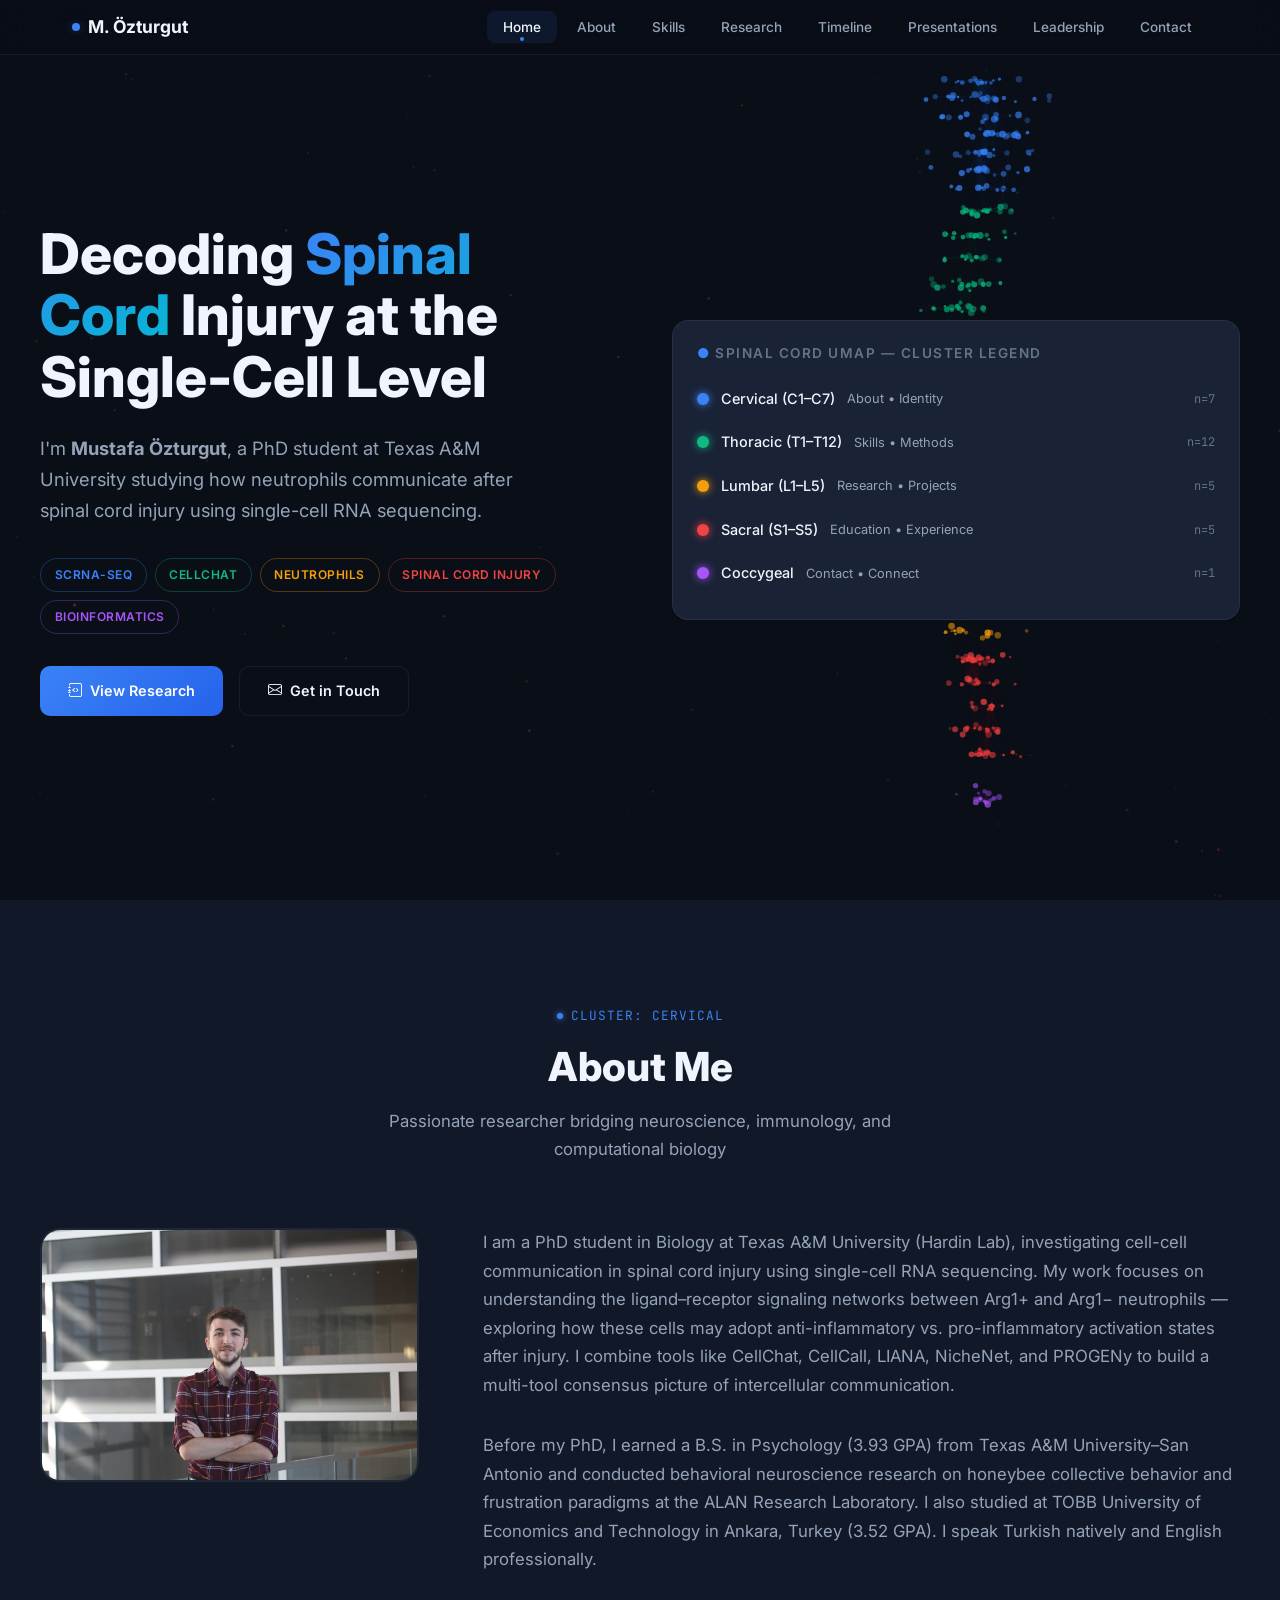
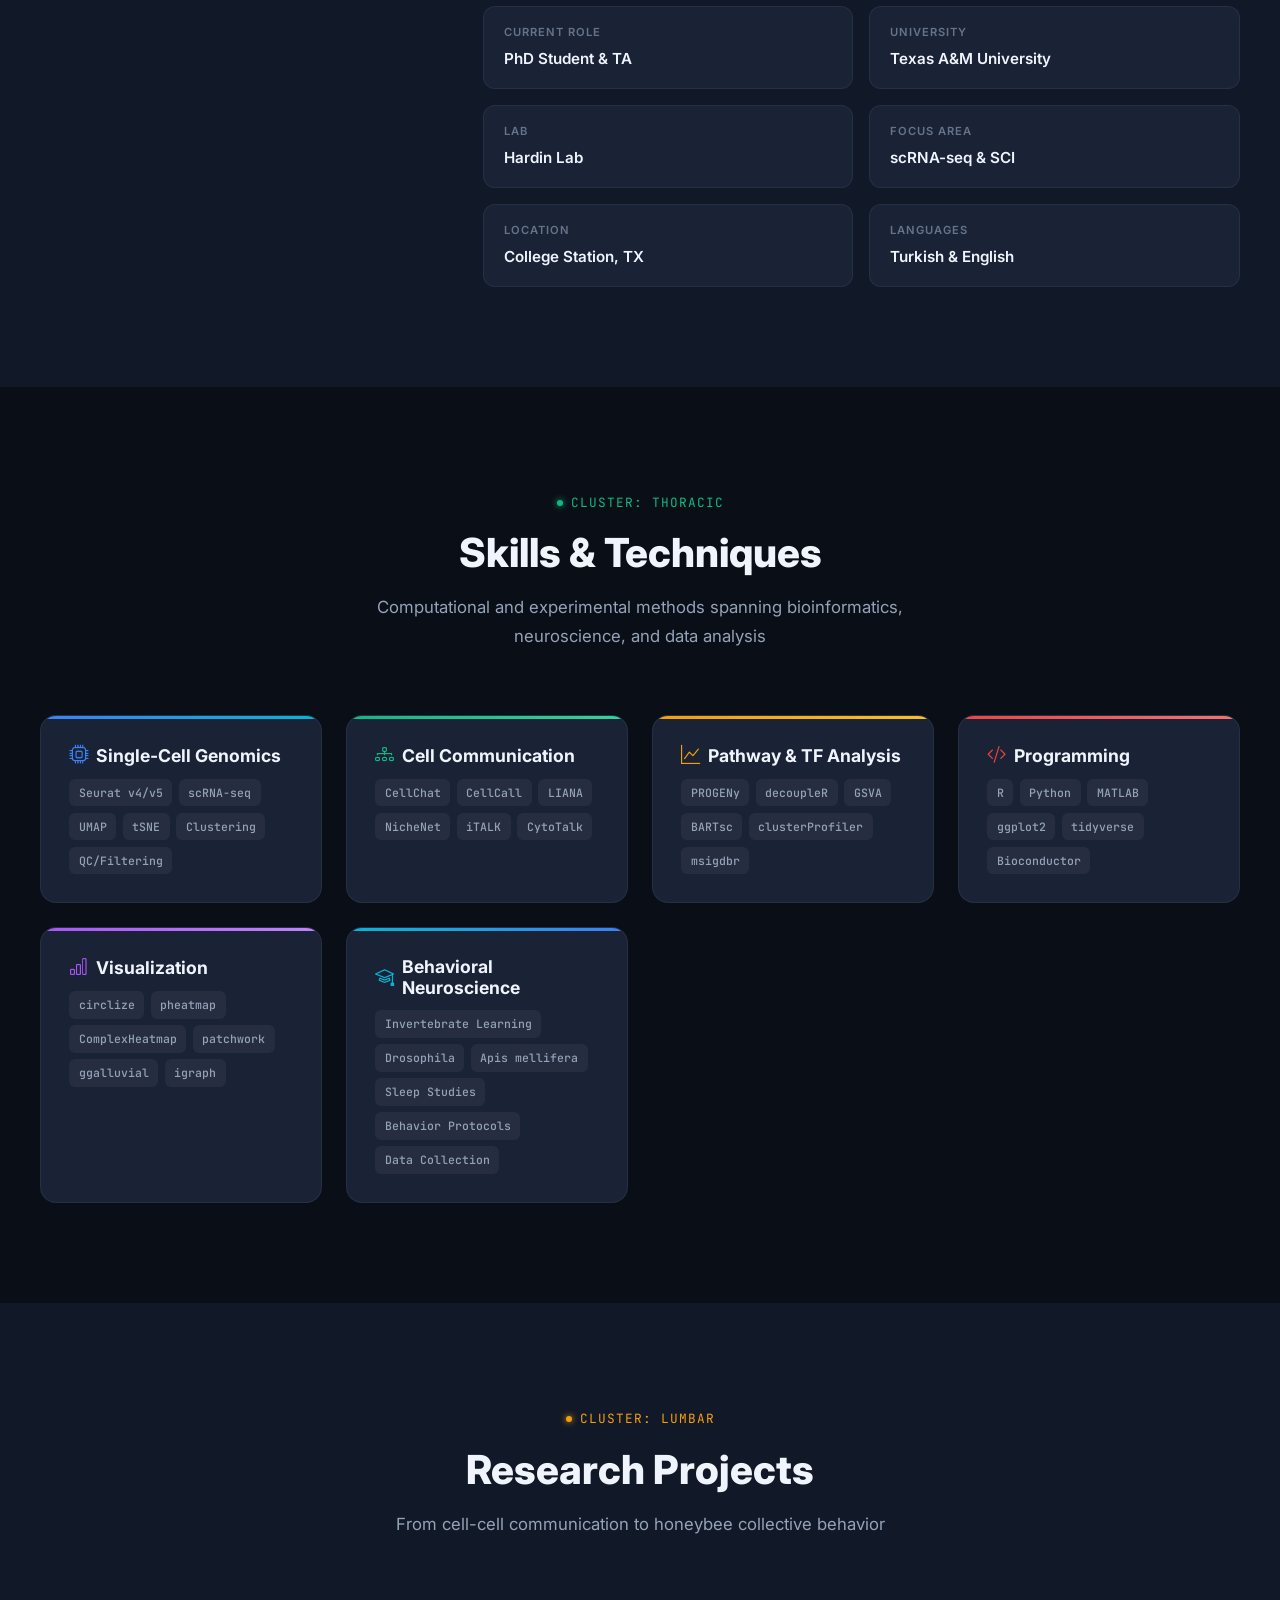
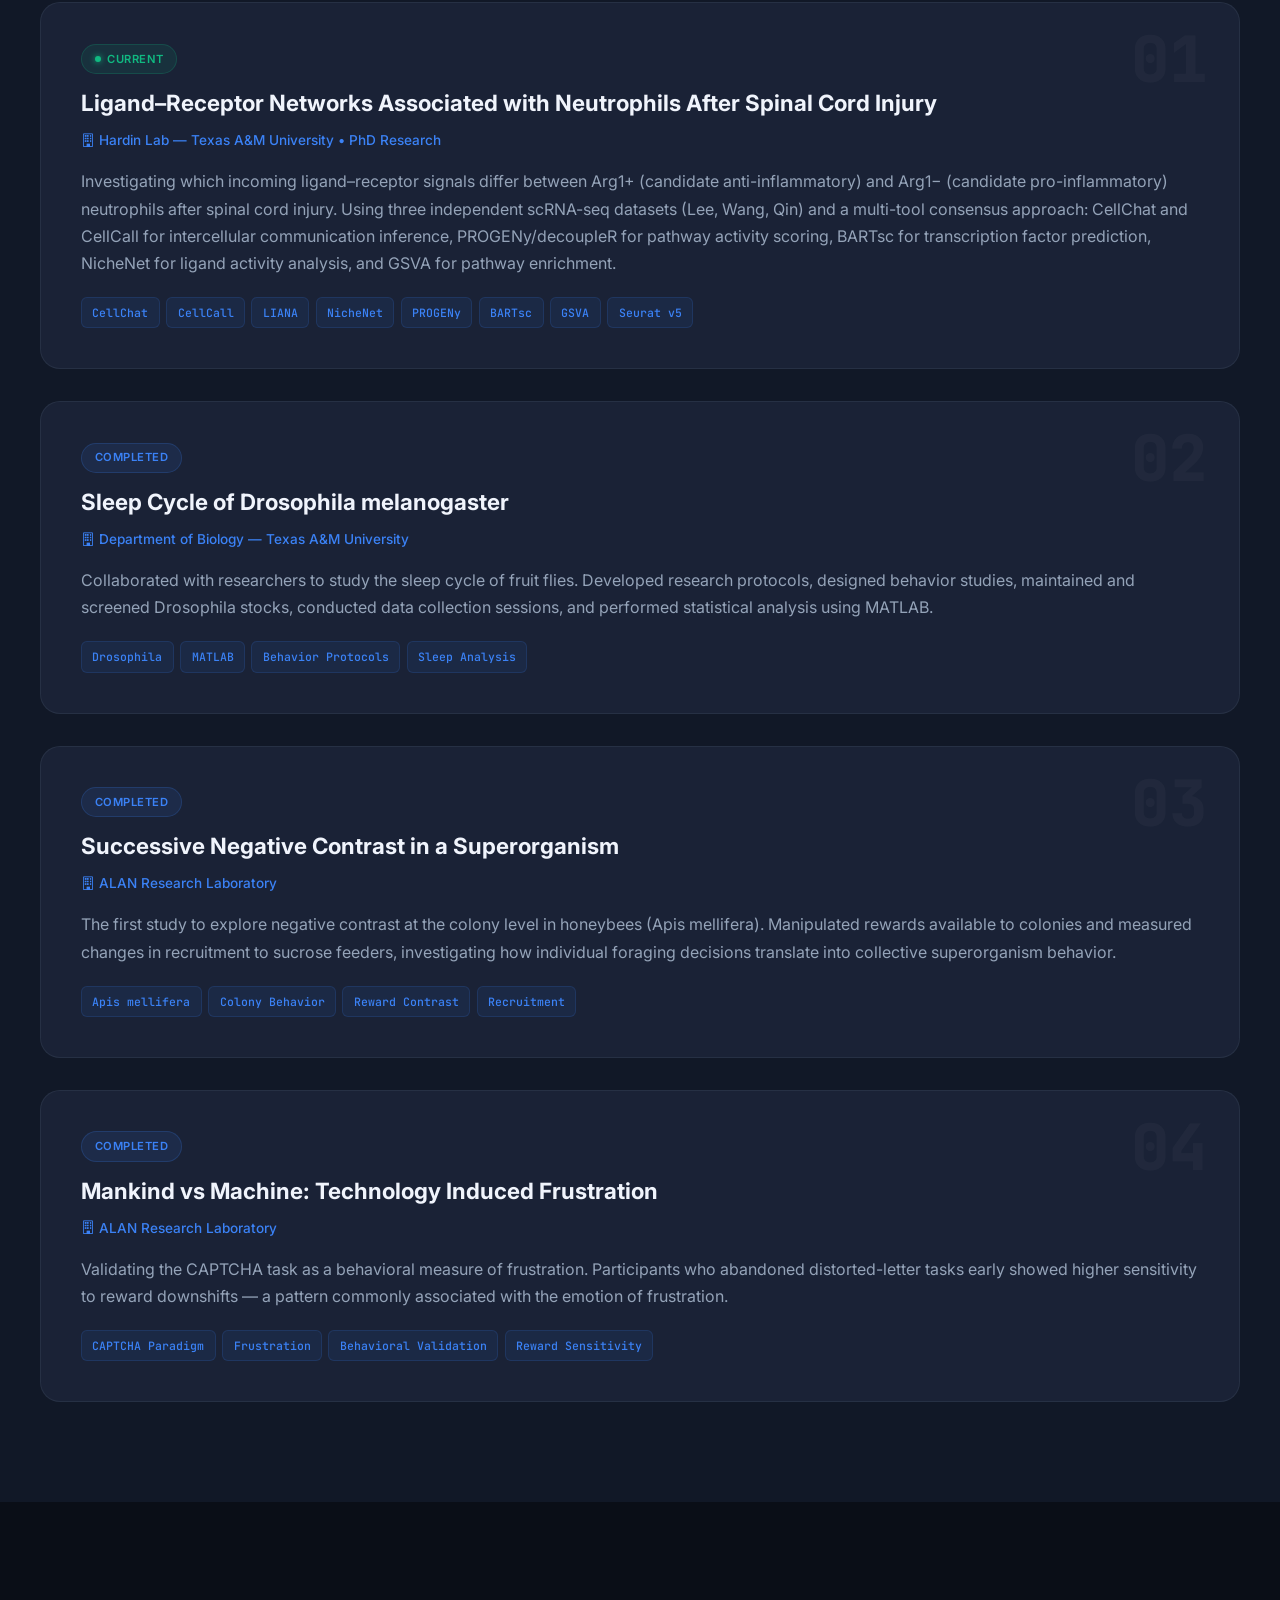
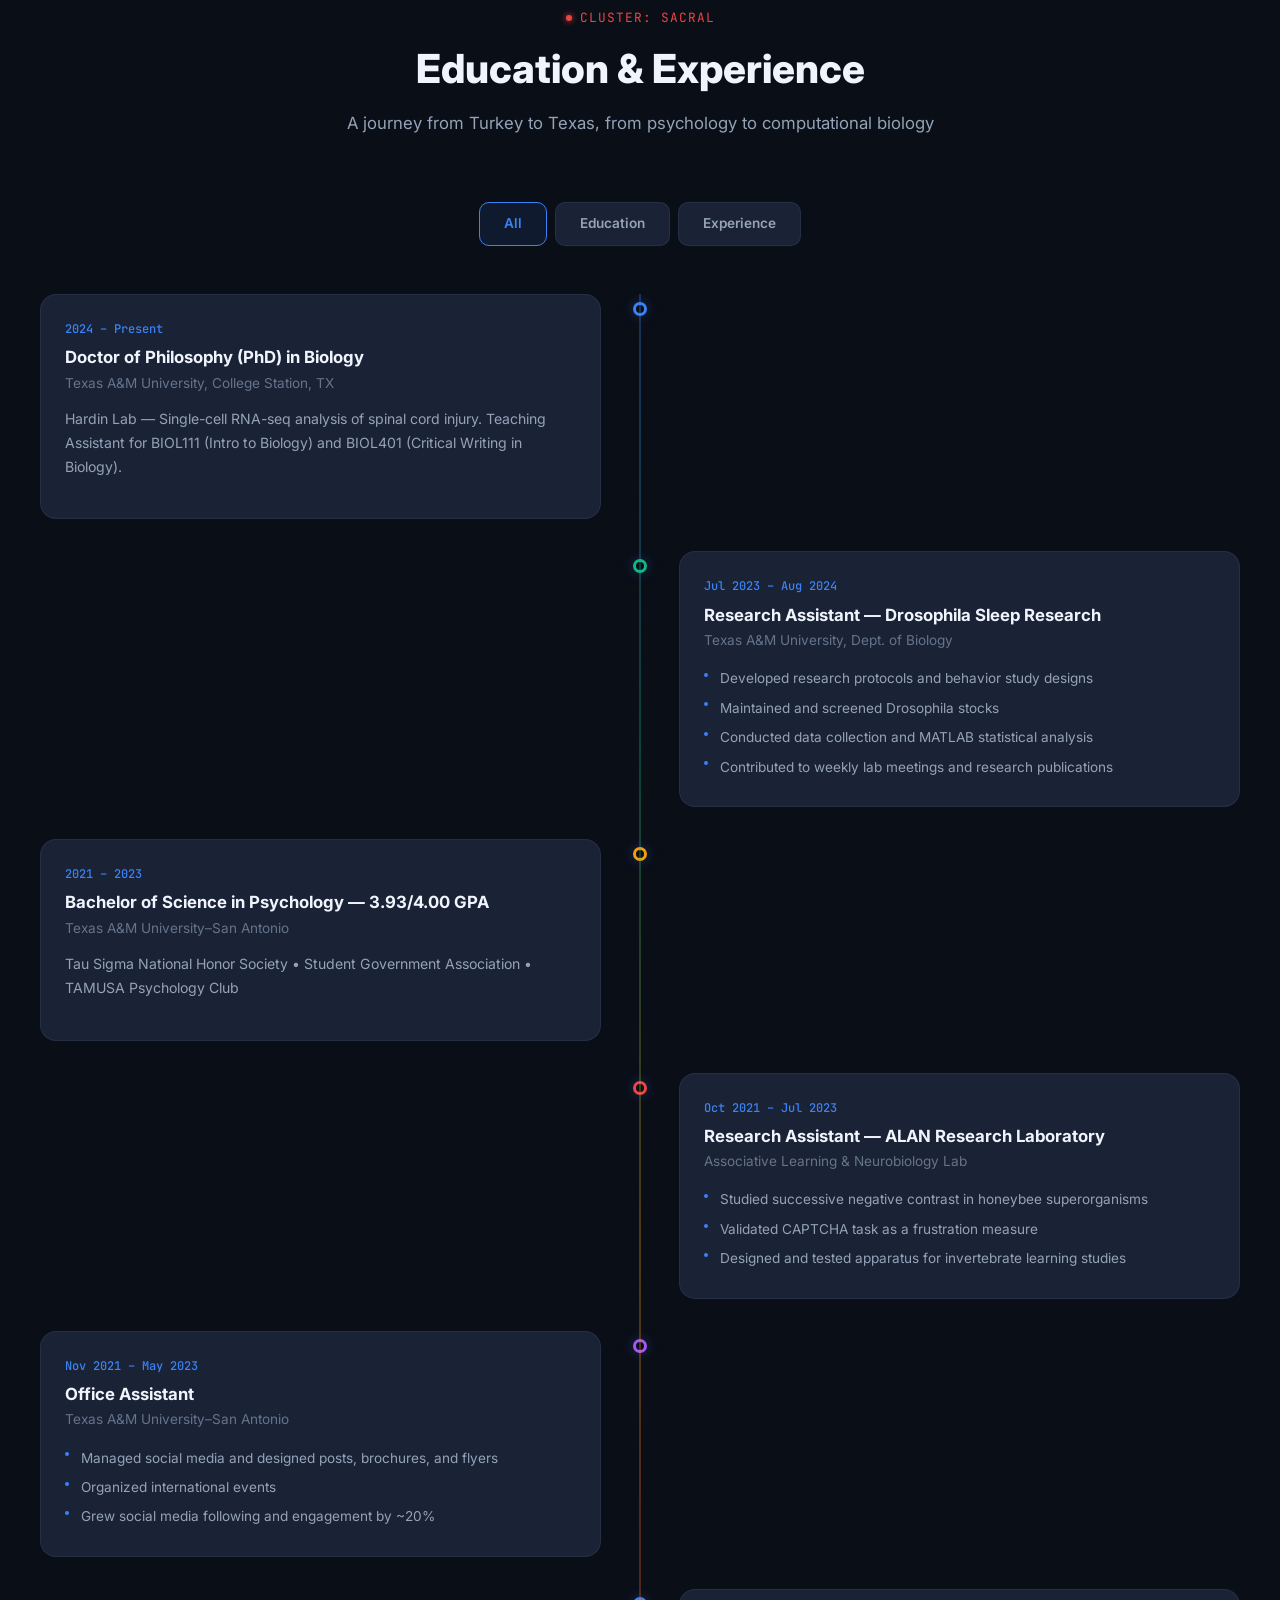
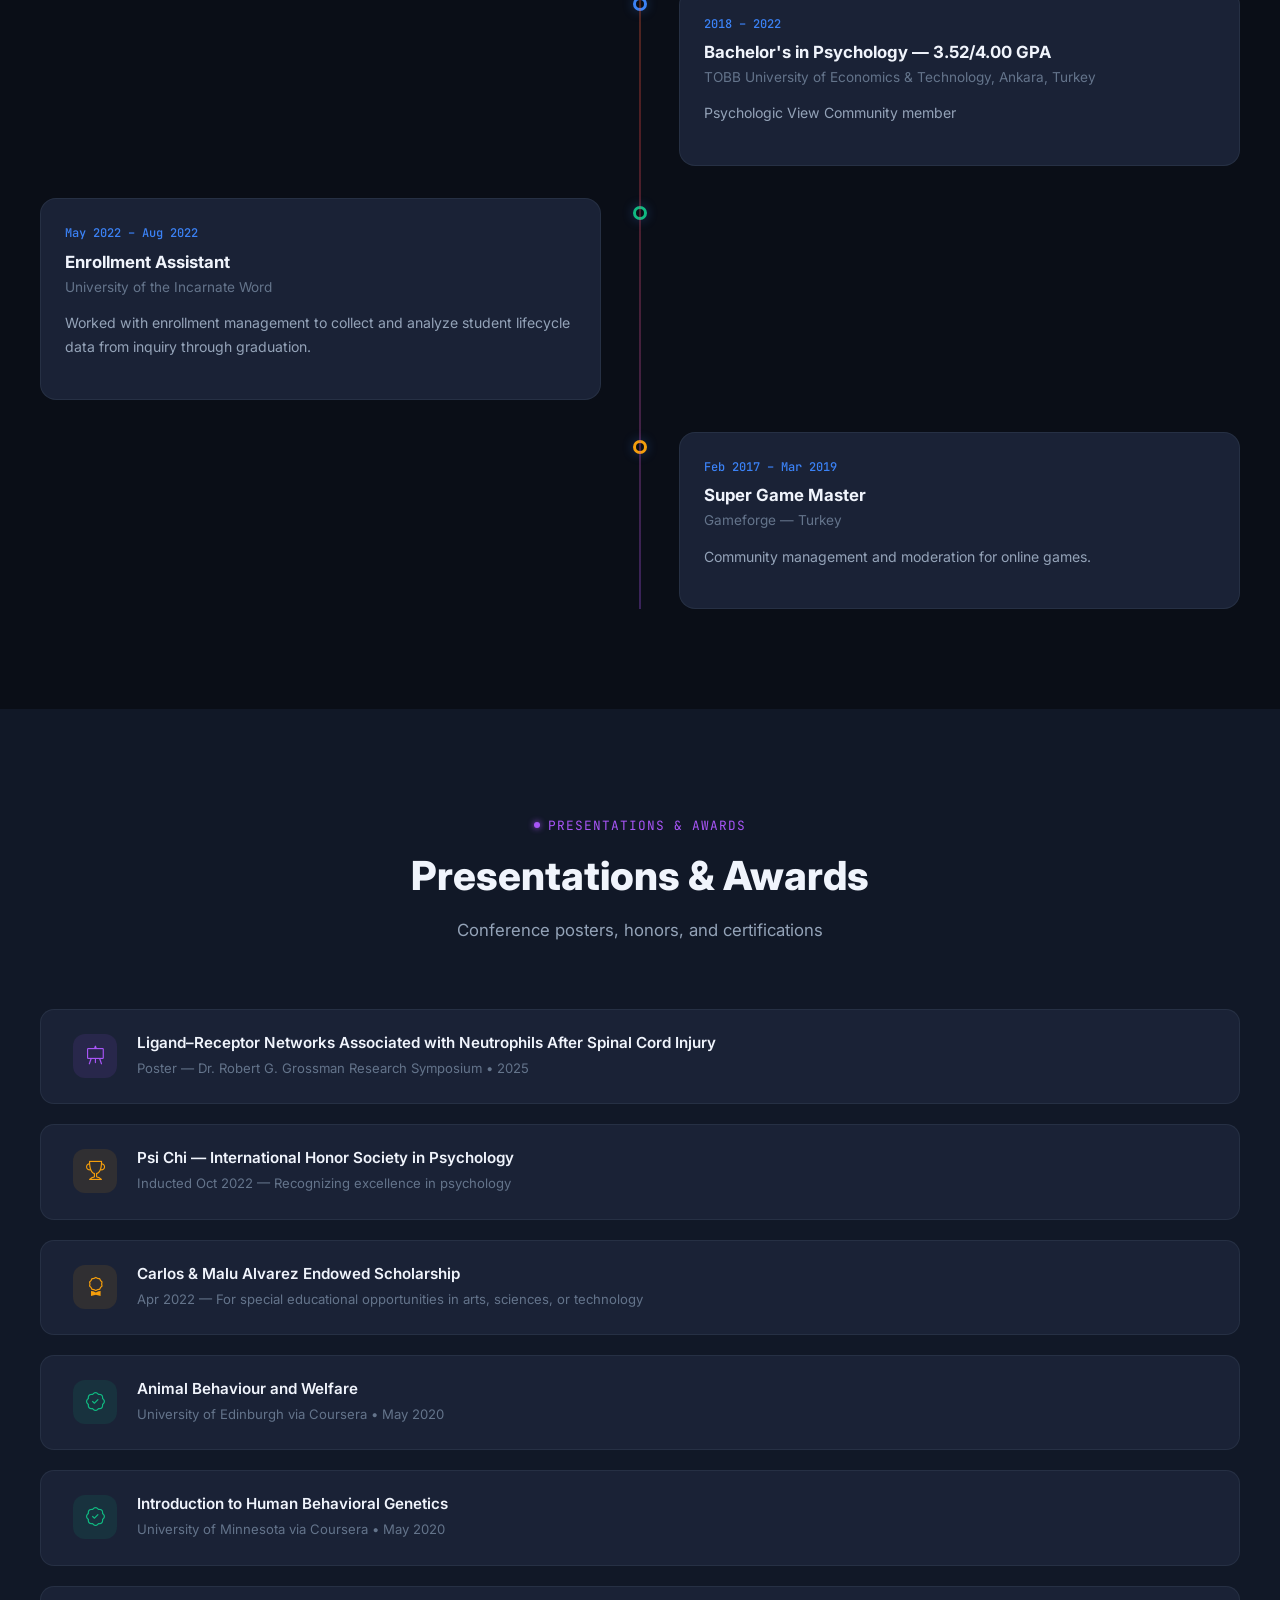
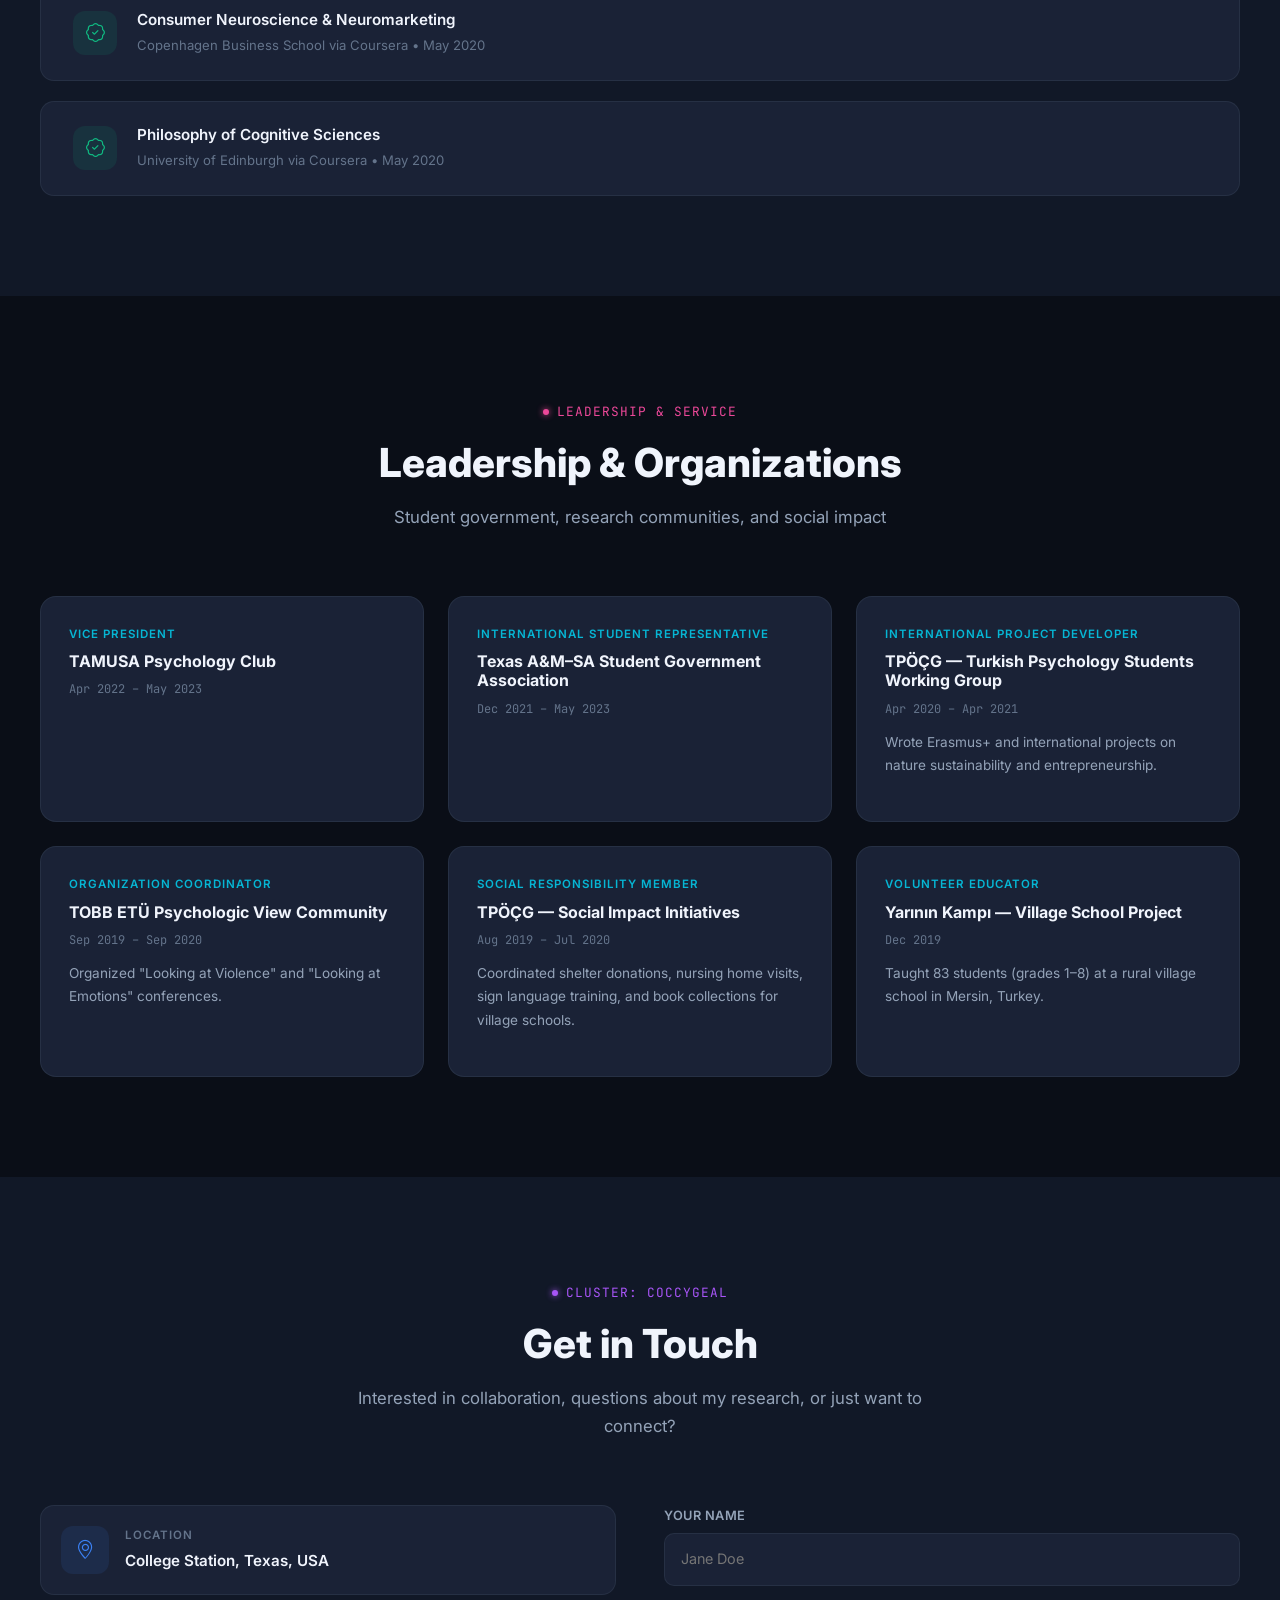
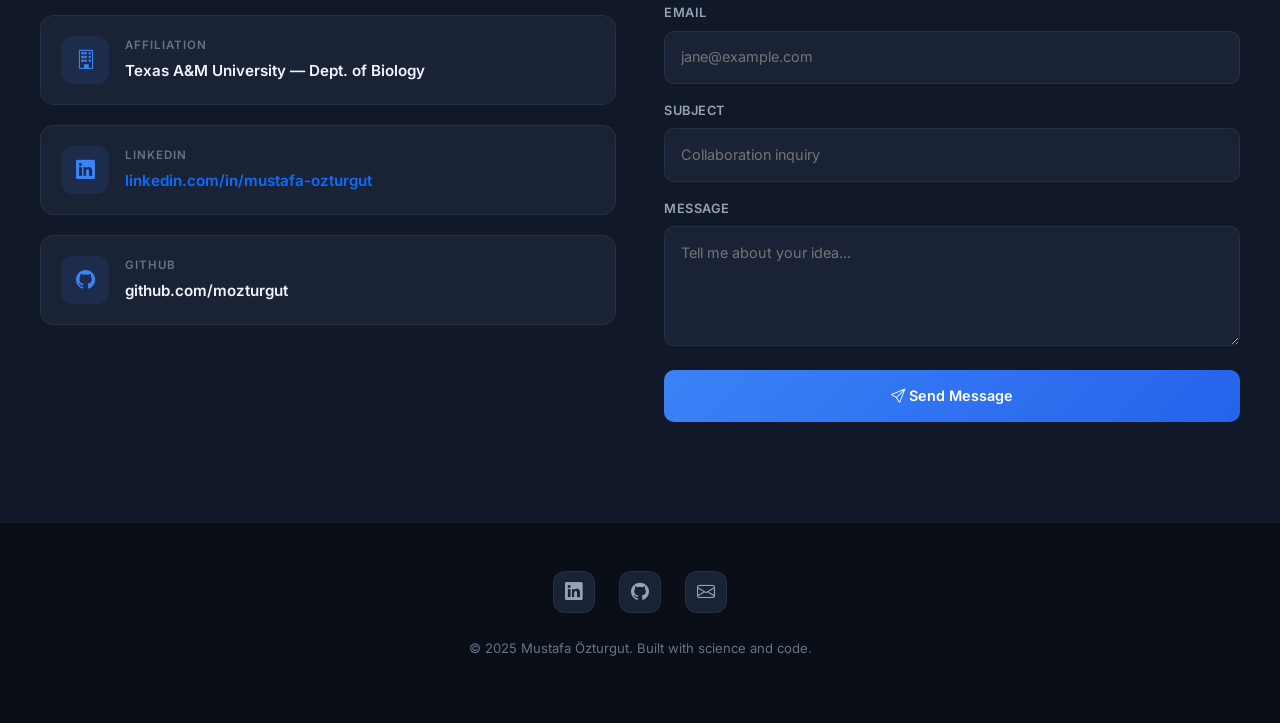
==== commit 439c20b3: "Redesign portfolio as interactive spinal cord UMAP-themed site with full CV data - Complete rewrite " ====
--- a/Portfolio/index.html
+++ b/Portfolio/index.html
@@ -1,830 +1,1532 @@
 <!DOCTYPE html>
 <html lang="en">
-
 <head>
   <meta charset="utf-8">
   <meta content="width=device-width, initial-scale=1.0" name="viewport">
-  <title>Index - Mustafa Ozturgut</title>
-  <meta content="" name="description">
-  <meta content="" name="keywords">
-
-  <!-- Favicons -->
+  <title>Mustafa Özturgut — Spinal Cord Injury Researcher</title>
+  <meta name="description" content="PhD student researching single-cell RNA-seq in spinal cord injury at Texas A&M University — Hardin Lab">
+  <meta name="keywords" content="Mustafa Ozturgut, scRNA-seq, spinal cord injury, bioinformatics, CellChat, neutrophils, Texas A&M">
+
   <link href="assets/img/favicon.png" rel="icon">
   <link href="assets/img/apple-touch-icon.png" rel="apple-touch-icon">
 
-  <!-- Fonts -->
   <link href="https://fonts.googleapis.com" rel="preconnect">
   <link href="https://fonts.gstatic.com" rel="preconnect" crossorigin>
-  <link href="https://fonts.googleapis.com/css2?family=Roboto:ital,wght@0,100;0,300;0,400;0,500;0,700;0,900;1,100;1,300;1,400;1,500;1,700;1,900&family=Poppins:ital,wght@0,100;0,200;0,300;0,400;0,500;0,600;0,700;0,800;0,900;1,100;1,200;1,300;1,400;1,500;1,600;1,700;1,800;1,900&family=Raleway:ital,wght@0,100;0,200;0,300;0,400;0,500;0,600;0,700;0,800;0,900;1,100;1,200;1,300;1,400;1,500;1,600;1,700;1,800;1,900&display=swap" rel="stylesheet">
-
-  <!-- Vendor CSS Files -->
+  <link href="https://fonts.googleapis.com/css2?family=Inter:wght@300;400;500;600;700;800;900&family=JetBrains+Mono:wght@400;500;600&display=swap" rel="stylesheet">
+
   <link href="assets/vendor/bootstrap/css/bootstrap.min.css" rel="stylesheet">
   <link href="assets/vendor/bootstrap-icons/bootstrap-icons.css" rel="stylesheet">
   <link href="assets/vendor/aos/aos.css" rel="stylesheet">
-  <link href="assets/vendor/glightbox/css/glightbox.min.css" rel="stylesheet">
-  <link href="assets/vendor/swiper/swiper-bundle.min.css" rel="stylesheet">
-
-  <!-- Main CSS File -->
-  <link href="assets/css/main.css" rel="stylesheet">
-
-  <!-- =======================================================
-  * Template Name: iPortfolio
-  * Template URL: https://bootstrapmade.com/iportfolio-bootstrap-portfolio-websites-template/
-  * Updated: Jun 29 2024 with Bootstrap v5.3.3
-  * Author: BootstrapMade.com
-  * License: https://bootstrapmade.com/license/
-  ======================================================== -->
+
+  <style>
+    :root {
+      --bg-primary: #0a0e17;
+      --bg-secondary: #111827;
+      --bg-card: #1a2236;
+      --bg-card-hover: #1f2a40;
+      --text-primary: #f0f4fc;
+      --text-secondary: #94a3b8;
+      --text-muted: #64748b;
+      --accent-cervical: #3b82f6;
+      --accent-thoracic: #10b981;
+      --accent-lumbar: #f59e0b;
+      --accent-sacral: #ef4444;
+      --accent-coccygeal: #a855f7;
+      --accent-cyan: #06b6d4;
+      --accent-pink: #ec4899;
+      --glow-blue: rgba(59, 130, 246, 0.3);
+      --glow-green: rgba(16, 185, 129, 0.3);
+      --border-subtle: rgba(148, 163, 184, 0.1);
+      --font-main: 'Inter', sans-serif;
+      --font-mono: 'JetBrains Mono', monospace;
+    }
+
+    * { margin: 0; padding: 0; box-sizing: border-box; }
+    html { scroll-behavior: smooth; }
+
+    body {
+      font-family: var(--font-main);
+      background: var(--bg-primary);
+      color: var(--text-primary);
+      overflow-x: hidden;
+      line-height: 1.7;
+    }
+
+    ::selection { background: var(--accent-cervical); color: #fff; }
+
+    /* ─── NAVIGATION ─── */
+    .top-nav {
+      position: fixed; top: 0; left: 0; right: 0; z-index: 1000;
+      background: rgba(10, 14, 23, 0.85);
+      backdrop-filter: blur(20px);
+      border-bottom: 1px solid var(--border-subtle);
+      transition: all 0.3s ease;
+    }
+    .top-nav.scrolled { background: rgba(10, 14, 23, 0.95); }
+    .top-nav .nav-inner {
+      max-width: 1200px; margin: 0 auto;
+      padding: 0.75rem 2rem;
+      display: flex; align-items: center; justify-content: space-between;
+    }
+    .nav-logo {
+      font-weight: 700; font-size: 1.1rem; color: var(--text-primary);
+      text-decoration: none; display: flex; align-items: center; gap: 0.5rem;
+    }
+    .nav-logo .logo-dot {
+      width: 8px; height: 8px; border-radius: 50%;
+      background: var(--accent-cervical);
+      box-shadow: 0 0 10px var(--glow-blue);
+      animation: pulse-dot 2s ease-in-out infinite;
+    }
+    @keyframes pulse-dot {
+      0%, 100% { opacity: 1; transform: scale(1); }
+      50% { opacity: 0.6; transform: scale(1.3); }
+    }
+    .nav-links { display: flex; gap: 0.25rem; list-style: none; margin: 0; padding: 0; }
+    .nav-links a {
+      color: var(--text-secondary); text-decoration: none;
+      padding: 0.5rem 1rem; border-radius: 8px;
+      font-size: 0.85rem; font-weight: 500;
+      transition: all 0.2s ease; position: relative;
+    }
+    .nav-links a:hover, .nav-links a.active {
+      color: var(--text-primary); background: rgba(59, 130, 246, 0.1);
+    }
+    .nav-links a.active::after {
+      content: ''; position: absolute; bottom: 2px; left: 50%; transform: translateX(-50%);
+      width: 4px; height: 4px; border-radius: 50%;
+      background: var(--accent-cervical);
+    }
+    .mobile-toggle {
+      display: none; background: none; border: none; color: var(--text-primary);
+      font-size: 1.5rem; cursor: pointer;
+    }
+
+    /* ─── HERO / SPINAL CORD UMAP ─── */
+    #hero {
+      min-height: 100vh; display: flex; align-items: center;
+      position: relative; overflow: hidden;
+      padding: 120px 2rem 80px;
+    }
+    #spinal-canvas {
+      position: absolute; top: 0; left: 0; width: 100%; height: 100%;
+      z-index: 0;
+    }
+    .hero-content {
+      position: relative; z-index: 2;
+      max-width: 1200px; margin: 0 auto; width: 100%;
+      display: grid; grid-template-columns: 1fr 1fr; gap: 4rem; align-items: center;
+    }
+    .hero-text h1 {
+      font-size: 3.5rem; font-weight: 800; line-height: 1.1;
+      margin-bottom: 1.5rem;
+    }
+    .hero-text h1 .highlight {
+      background: linear-gradient(135deg, var(--accent-cervical), var(--accent-cyan));
+      -webkit-background-clip: text; -webkit-text-fill-color: transparent;
+      background-clip: text;
+    }
+    .hero-text .subtitle {
+      font-size: 1.15rem; color: var(--text-secondary);
+      margin-bottom: 2rem; max-width: 500px;
+    }
+    .hero-tags { display: flex; flex-wrap: wrap; gap: 0.5rem; margin-bottom: 2rem; }
+    .hero-tag {
+      padding: 0.35rem 0.85rem; border-radius: 20px;
+      font-size: 0.75rem; font-weight: 600;
+      border: 1px solid; background: transparent;
+      letter-spacing: 0.5px; text-transform: uppercase;
+    }
+    .hero-tag.cervical { color: var(--accent-cervical); border-color: rgba(59,130,246,0.3); }
+    .hero-tag.thoracic { color: var(--accent-thoracic); border-color: rgba(16,185,129,0.3); }
+    .hero-tag.lumbar { color: var(--accent-lumbar); border-color: rgba(245,158,11,0.3); }
+    .hero-tag.sacral { color: var(--accent-sacral); border-color: rgba(239,68,68,0.3); }
+    .hero-tag.coccygeal { color: var(--accent-coccygeal); border-color: rgba(168,85,247,0.3); }
+    .hero-buttons { display: flex; gap: 1rem; flex-wrap: wrap; }
+    .btn-primary-custom {
+      padding: 0.75rem 1.75rem; border-radius: 10px;
+      background: linear-gradient(135deg, var(--accent-cervical), #2563eb);
+      color: #fff; border: none; font-weight: 600; font-size: 0.9rem;
+      cursor: pointer; text-decoration: none;
+      transition: all 0.3s ease; display: inline-flex; align-items: center; gap: 0.5rem;
+    }
+    .btn-primary-custom:hover {
+      transform: translateY(-2px);
+      box-shadow: 0 8px 30px rgba(59,130,246,0.4);
+      color: #fff;
+    }
+    .btn-outline-custom {
+      padding: 0.75rem 1.75rem; border-radius: 10px;
+      background: transparent; border: 1px solid var(--border-subtle);
+      color: var(--text-primary); font-weight: 600; font-size: 0.9rem;
+      cursor: pointer; text-decoration: none;
+      transition: all 0.3s ease; display: inline-flex; align-items: center; gap: 0.5rem;
+    }
+    .btn-outline-custom:hover {
+      border-color: var(--accent-cervical); color: var(--accent-cervical);
+      background: rgba(59,130,246,0.05);
+    }
+
+    .hero-spine-info {
+      position: relative; z-index: 2;
+    }
+
+    /* UMAP Legend in hero */
+    .umap-legend {
+      background: var(--bg-card);
+      border: 1px solid var(--border-subtle);
+      border-radius: 16px; padding: 1.5rem;
+      backdrop-filter: blur(10px);
+    }
+    .umap-legend h3 {
+      font-size: 0.85rem; text-transform: uppercase;
+      letter-spacing: 1.5px; color: var(--text-muted);
+      margin-bottom: 1rem; font-weight: 600;
+    }
+    .legend-item {
+      display: flex; align-items: center; gap: 0.75rem;
+      padding: 0.6rem 0; cursor: pointer;
+      transition: all 0.2s ease; border-radius: 8px;
+    }
+    .legend-item:hover { background: rgba(255,255,255,0.03); padding-left: 0.5rem; }
+    .legend-dot {
+      width: 12px; height: 12px; border-radius: 50%; flex-shrink: 0;
+      box-shadow: 0 0 8px currentColor;
+    }
+    .legend-label { font-size: 0.9rem; font-weight: 500; }
+    .legend-count {
+      margin-left: auto; font-family: var(--font-mono);
+      font-size: 0.75rem; color: var(--text-muted);
+    }
+    .legend-section { color: var(--text-secondary); font-size: 0.8rem; }
+
+    /* ─── SECTIONS ─── */
+    section { padding: 100px 2rem; position: relative; }
+    .section-header {
+      text-align: center; margin-bottom: 4rem;
+    }
+    .section-header .section-tag {
+      display: inline-flex; align-items: center; gap: 0.5rem;
+      font-family: var(--font-mono); font-size: 0.8rem;
+      color: var(--accent-cervical); margin-bottom: 1rem;
+      letter-spacing: 1px; text-transform: uppercase;
+    }
+    .section-header .section-tag .tag-dot {
+      width: 6px; height: 6px; border-radius: 50%;
+      background: currentColor; box-shadow: 0 0 6px currentColor;
+    }
+    .section-header h2 {
+      font-size: 2.5rem; font-weight: 800; margin-bottom: 1rem;
+    }
+    .section-header p {
+      color: var(--text-secondary); font-size: 1.05rem;
+      max-width: 600px; margin: 0 auto;
+    }
+    .container-custom { max-width: 1200px; margin: 0 auto; }
+
+    /* ─── ABOUT ─── */
+    #about { background: var(--bg-secondary); }
+    .about-grid {
+      display: grid; grid-template-columns: 1fr 2fr; gap: 4rem;
+      align-items: start;
+    }
+    .about-image-wrap {
+      position: relative; border-radius: 20px; overflow: hidden;
+    }
+    .about-image-wrap img {
+      width: 100%; border-radius: 20px;
+      border: 2px solid var(--border-subtle);
+    }
+    .about-image-wrap .image-overlay {
+      position: absolute; bottom: 0; left: 0; right: 0;
+      padding: 1.5rem; background: linear-gradient(transparent, rgba(10,14,23,0.9));
+    }
+    .about-bio { font-size: 1.05rem; color: var(--text-secondary); margin-bottom: 2rem; }
+    .about-details {
+      display: grid; grid-template-columns: 1fr 1fr; gap: 1rem;
+    }
+    .detail-item {
+      padding: 1rem 1.25rem; border-radius: 12px;
+      background: var(--bg-card); border: 1px solid var(--border-subtle);
+      transition: all 0.3s ease;
+    }
+    .detail-item:hover {
+      border-color: rgba(59,130,246,0.3);
+      transform: translateY(-2px);
+    }
+    .detail-item .label {
+      font-size: 0.7rem; text-transform: uppercase;
+      letter-spacing: 1px; color: var(--text-muted);
+      font-weight: 600; margin-bottom: 0.25rem;
+    }
+    .detail-item .value {
+      font-weight: 600; font-size: 0.95rem;
+    }
+
+    /* ─── SKILLS / TECHNIQUES ─── */
+    #skills { background: var(--bg-primary); }
+    .skills-grid {
+      display: grid; grid-template-columns: repeat(auto-fit, minmax(280px, 1fr)); gap: 1.5rem;
+    }
+    .skill-card {
+      background: var(--bg-card); border: 1px solid var(--border-subtle);
+      border-radius: 16px; padding: 1.75rem; position: relative;
+      overflow: hidden; transition: all 0.3s ease;
+    }
+    .skill-card:hover {
+      border-color: rgba(59,130,246,0.3);
+      transform: translateY(-4px);
+      box-shadow: 0 12px 40px rgba(0,0,0,0.3);
+    }
+    .skill-card .card-accent {
+      position: absolute; top: 0; left: 0; right: 0; height: 3px;
+      border-radius: 16px 16px 0 0;
+    }
+    .skill-card h3 {
+      font-size: 1.1rem; font-weight: 700; margin-bottom: 0.75rem;
+      display: flex; align-items: center; gap: 0.5rem;
+    }
+    .skill-card h3 i { font-size: 1.2rem; }
+    .skill-tags { display: flex; flex-wrap: wrap; gap: 0.4rem; }
+    .skill-tag {
+      padding: 0.25rem 0.6rem; border-radius: 6px;
+      font-size: 0.72rem; font-family: var(--font-mono);
+      background: rgba(255,255,255,0.05);
+      color: var(--text-secondary); font-weight: 500;
+    }
+
+    /* ─── RESEARCH ─── */
+    #research { background: var(--bg-secondary); }
+    .research-cards { display: flex; flex-direction: column; gap: 2rem; }
+    .research-card {
+      background: var(--bg-card); border: 1px solid var(--border-subtle);
+      border-radius: 20px; padding: 2.5rem; position: relative;
+      overflow: hidden; transition: all 0.3s ease;
+    }
+    .research-card:hover {
+      border-color: rgba(59,130,246,0.3);
+      transform: translateY(-3px);
+      box-shadow: 0 12px 40px rgba(0,0,0,0.3);
+    }
+    .research-card .card-number {
+      position: absolute; top: 1.5rem; right: 2rem;
+      font-size: 4rem; font-weight: 900; color: rgba(255,255,255,0.03);
+      font-family: var(--font-mono); line-height: 1;
+    }
+    .research-card .status-badge {
+      display: inline-flex; align-items: center; gap: 0.4rem;
+      padding: 0.3rem 0.8rem; border-radius: 20px;
+      font-size: 0.7rem; font-weight: 600; text-transform: uppercase;
+      letter-spacing: 0.5px; margin-bottom: 1rem;
+    }
+    .status-current {
+      background: rgba(16,185,129,0.1); color: var(--accent-thoracic);
+      border: 1px solid rgba(16,185,129,0.2);
+    }
+    .status-current::before {
+      content: ''; width: 6px; height: 6px; border-radius: 50%;
+      background: var(--accent-thoracic);
+      box-shadow: 0 0 6px var(--accent-thoracic);
+      animation: pulse-dot 2s ease-in-out infinite;
+    }
+    .status-completed {
+      background: rgba(59,130,246,0.1); color: var(--accent-cervical);
+      border: 1px solid rgba(59,130,246,0.2);
+    }
+    .research-card h3 { font-size: 1.4rem; font-weight: 700; margin-bottom: 0.75rem; }
+    .research-card .lab-info {
+      font-size: 0.85rem; color: var(--accent-cervical); margin-bottom: 1rem;
+      font-weight: 500;
+    }
+    .research-card p { color: var(--text-secondary); margin-bottom: 1.25rem; }
+    .research-tech { display: flex; flex-wrap: wrap; gap: 0.4rem; }
+    .research-tech-tag {
+      padding: 0.3rem 0.65rem; border-radius: 6px;
+      font-size: 0.72rem; font-family: var(--font-mono);
+      background: rgba(59,130,246,0.08);
+      color: var(--accent-cervical); font-weight: 500;
+      border: 1px solid rgba(59,130,246,0.15);
+    }
+
+    /* ─── TIMELINE (Education + Experience) ─── */
+    #timeline { background: var(--bg-primary); }
+    .timeline-container { position: relative; }
+    .timeline-line {
+      position: absolute; left: 50%; top: 0; bottom: 0;
+      width: 2px; background: linear-gradient(to bottom,
+        var(--accent-cervical), var(--accent-thoracic),
+        var(--accent-lumbar), var(--accent-sacral), var(--accent-coccygeal));
+      transform: translateX(-50%); opacity: 0.3;
+    }
+    .timeline-tabs {
+      display: flex; justify-content: center; gap: 0.5rem;
+      margin-bottom: 3rem;
+    }
+    .timeline-tab {
+      padding: 0.6rem 1.5rem; border-radius: 10px;
+      background: var(--bg-card); border: 1px solid var(--border-subtle);
+      color: var(--text-secondary); cursor: pointer;
+      font-weight: 600; font-size: 0.85rem;
+      transition: all 0.3s ease;
+    }
+    .timeline-tab.active, .timeline-tab:hover {
+      background: rgba(59,130,246,0.1);
+      border-color: var(--accent-cervical);
+      color: var(--accent-cervical);
+    }
+    .timeline-items { display: flex; flex-direction: column; gap: 2rem; }
+    .timeline-item {
+      display: grid; grid-template-columns: 1fr auto 1fr; gap: 2rem;
+      align-items: start;
+    }
+    .timeline-item:nth-child(even) .tl-content { grid-column: 3; }
+    .timeline-item:nth-child(even) .tl-spacer { grid-column: 1; }
+    .tl-dot-col {
+      display: flex; justify-content: center; align-items: flex-start;
+      padding-top: 0.5rem;
+    }
+    .tl-dot {
+      width: 14px; height: 14px; border-radius: 50%;
+      border: 3px solid var(--accent-cervical);
+      background: var(--bg-primary);
+      box-shadow: 0 0 12px var(--glow-blue);
+    }
+    .tl-content {
+      background: var(--bg-card); border: 1px solid var(--border-subtle);
+      border-radius: 16px; padding: 1.5rem;
+      transition: all 0.3s ease;
+    }
+    .tl-content:hover {
+      border-color: rgba(59,130,246,0.3);
+      transform: translateY(-2px);
+    }
+    .tl-content .tl-date {
+      font-family: var(--font-mono); font-size: 0.75rem;
+      color: var(--accent-cervical); margin-bottom: 0.5rem;
+      font-weight: 500;
+    }
+    .tl-content h4 { font-size: 1.05rem; font-weight: 700; margin-bottom: 0.25rem; }
+    .tl-content .tl-org {
+      font-size: 0.85rem; color: var(--text-muted);
+      margin-bottom: 0.75rem;
+    }
+    .tl-content p { font-size: 0.88rem; color: var(--text-secondary); }
+    .tl-content ul {
+      list-style: none; padding: 0; margin: 0;
+    }
+    .tl-content ul li {
+      font-size: 0.85rem; color: var(--text-secondary);
+      padding: 0.2rem 0; padding-left: 1rem;
+      position: relative;
+    }
+    .tl-content ul li::before {
+      content: ''; position: absolute; left: 0; top: 0.55rem;
+      width: 4px; height: 4px; border-radius: 50%;
+      background: var(--accent-cervical);
+    }
+
+    /* ─── PUBLICATIONS & PRESENTATIONS ─── */
+    #publications { background: var(--bg-secondary); }
+    .pub-list { display: flex; flex-direction: column; gap: 1.25rem; }
+    .pub-item {
+      background: var(--bg-card); border: 1px solid var(--border-subtle);
+      border-radius: 14px; padding: 1.5rem 2rem;
+      display: flex; align-items: flex-start; gap: 1.25rem;
+      transition: all 0.3s ease;
+    }
+    .pub-item:hover {
+      border-color: rgba(59,130,246,0.3);
+      transform: translateX(4px);
+    }
+    .pub-icon {
+      width: 44px; height: 44px; border-radius: 12px;
+      display: flex; align-items: center; justify-content: center;
+      font-size: 1.2rem; flex-shrink: 0;
+    }
+    .pub-icon.poster { background: rgba(168,85,247,0.1); color: var(--accent-coccygeal); }
+    .pub-icon.award { background: rgba(245,158,11,0.1); color: var(--accent-lumbar); }
+    .pub-icon.cert { background: rgba(16,185,129,0.1); color: var(--accent-thoracic); }
+    .pub-item h4 { font-size: 0.95rem; font-weight: 600; margin-bottom: 0.3rem; }
+    .pub-item .pub-venue {
+      font-size: 0.82rem; color: var(--text-muted);
+    }
+
+    /* ─── ORGANIZATIONS ─── */
+    #organizations { background: var(--bg-primary); }
+    .org-grid {
+      display: grid; grid-template-columns: repeat(auto-fit, minmax(300px, 1fr)); gap: 1.5rem;
+    }
+    .org-card {
+      background: var(--bg-card); border: 1px solid var(--border-subtle);
+      border-radius: 16px; padding: 1.75rem;
+      transition: all 0.3s ease;
+    }
+    .org-card:hover {
+      border-color: rgba(59,130,246,0.3);
+      transform: translateY(-3px);
+      box-shadow: 0 8px 30px rgba(0,0,0,0.2);
+    }
+    .org-card .org-role {
+      font-size: 0.72rem; text-transform: uppercase; letter-spacing: 1px;
+      color: var(--accent-cyan); font-weight: 600; margin-bottom: 0.5rem;
+    }
+    .org-card h4 { font-size: 1rem; font-weight: 700; margin-bottom: 0.5rem; }
+    .org-card .org-period {
+      font-family: var(--font-mono); font-size: 0.75rem;
+      color: var(--text-muted); margin-bottom: 0.75rem;
+    }
+    .org-card p { font-size: 0.85rem; color: var(--text-secondary); }
+
+    /* ─── CONTACT ─── */
+    #contact { background: var(--bg-secondary); }
+    .contact-grid {
+      display: grid; grid-template-columns: 1fr 1fr; gap: 3rem;
+    }
+    .contact-info-list { display: flex; flex-direction: column; gap: 1.25rem; }
+    .contact-info-item {
+      display: flex; align-items: center; gap: 1rem;
+      padding: 1.25rem; border-radius: 14px;
+      background: var(--bg-card); border: 1px solid var(--border-subtle);
+      transition: all 0.3s ease;
+    }
+    .contact-info-item:hover {
+      border-color: rgba(59,130,246,0.3);
+    }
+    .contact-info-item .ci-icon {
+      width: 48px; height: 48px; border-radius: 12px;
+      display: flex; align-items: center; justify-content: center;
+      background: rgba(59,130,246,0.1); color: var(--accent-cervical);
+      font-size: 1.2rem; flex-shrink: 0;
+    }
+    .contact-info-item .ci-label {
+      font-size: 0.72rem; text-transform: uppercase;
+      letter-spacing: 1px; color: var(--text-muted);
+      font-weight: 600; margin-bottom: 0.15rem;
+    }
+    .contact-info-item .ci-value {
+      font-weight: 600; font-size: 0.95rem;
+    }
+    .contact-info-item a { color: var(--text-primary); text-decoration: none; }
+    .contact-info-item a:hover { color: var(--accent-cervical); }
+
+    .contact-form .form-group { margin-bottom: 1rem; }
+    .contact-form label {
+      display: block; font-size: 0.8rem; font-weight: 600;
+      color: var(--text-secondary); margin-bottom: 0.4rem;
+      text-transform: uppercase; letter-spacing: 0.5px;
+    }
+    .contact-form input, .contact-form textarea {
+      width: 100%; padding: 0.85rem 1rem; border-radius: 10px;
+      background: var(--bg-card); border: 1px solid var(--border-subtle);
+      color: var(--text-primary); font-family: var(--font-main);
+      font-size: 0.9rem; transition: all 0.3s ease;
+    }
+    .contact-form input:focus, .contact-form textarea:focus {
+      outline: none; border-color: var(--accent-cervical);
+      box-shadow: 0 0 0 3px rgba(59,130,246,0.15);
+    }
+    .contact-form textarea { resize: vertical; min-height: 120px; }
+    .contact-form button {
+      width: 100%; padding: 0.85rem; border-radius: 10px;
+      background: linear-gradient(135deg, var(--accent-cervical), #2563eb);
+      color: #fff; border: none; font-weight: 600; font-size: 0.9rem;
+      cursor: pointer; transition: all 0.3s ease;
+    }
+    .contact-form button:hover {
+      transform: translateY(-2px);
+      box-shadow: 0 8px 30px rgba(59,130,246,0.4);
+    }
+
+    /* ─── FOOTER ─── */
+    footer {
+      padding: 3rem 2rem; text-align: center;
+      background: var(--bg-primary);
+      border-top: 1px solid var(--border-subtle);
+    }
+    .footer-links { display: flex; justify-content: center; gap: 1.5rem; margin-bottom: 1.5rem; }
+    .footer-links a {
+      width: 42px; height: 42px; border-radius: 12px;
+      display: flex; align-items: center; justify-content: center;
+      background: var(--bg-card); border: 1px solid var(--border-subtle);
+      color: var(--text-secondary); text-decoration: none;
+      transition: all 0.3s ease; font-size: 1.1rem;
+    }
+    .footer-links a:hover {
+      border-color: var(--accent-cervical); color: var(--accent-cervical);
+      transform: translateY(-3px);
+    }
+    footer p { color: var(--text-muted); font-size: 0.82rem; }
+
+    /* ─── RESPONSIVE ─── */
+    @media (max-width: 992px) {
+      .hero-content { grid-template-columns: 1fr; gap: 2rem; }
+      .hero-text h1 { font-size: 2.5rem; }
+      .about-grid { grid-template-columns: 1fr; gap: 2rem; }
+      .timeline-line { left: 20px; }
+      .timeline-item { grid-template-columns: auto 1fr; gap: 1.5rem; }
+      .timeline-item:nth-child(even) .tl-content { grid-column: 2; }
+      .timeline-item .tl-spacer { display: none; }
+      .contact-grid { grid-template-columns: 1fr; }
+    }
+    @media (max-width: 768px) {
+      .nav-links { display: none; }
+      .nav-links.open {
+        display: flex; flex-direction: column;
+        position: absolute; top: 100%; left: 0; right: 0;
+        background: rgba(10,14,23,0.98);
+        padding: 1rem; border-bottom: 1px solid var(--border-subtle);
+      }
+      .mobile-toggle { display: block; }
+      .hero-text h1 { font-size: 2rem; }
+      section { padding: 60px 1rem; }
+      .about-details { grid-template-columns: 1fr; }
+    }
+
+    /* ─── SCROLL ANIMATIONS ─── */
+    .fade-in {
+      opacity: 0; transform: translateY(30px);
+      transition: opacity 0.6s ease, transform 0.6s ease;
+    }
+    .fade-in.visible { opacity: 1; transform: translateY(0); }
+
+    /* ─── Floating particles behind text ─── */
+    .particle-field {
+      position: absolute; top: 0; left: 0; width: 100%; height: 100%;
+      pointer-events: none; z-index: 0;
+    }
+  </style>
 </head>
 
-<body class="index-page">
-
-  <header id="header" class="header dark-background d-flex flex-column">
-    <i class="header-toggle d-xl-none bi bi-list"></i>
-
-    <div class="profile-img">
-      <img src="assets/img/my-profile-img.jpg" alt="" class="img-fluid rounded-circle">
+<body>
+  <!-- Navigation -->
+  <nav class="top-nav" id="topNav">
+    <div class="nav-inner">
+      <a href="#hero" class="nav-logo">
+        <span class="logo-dot"></span>
+        M. Özturgut
+      </a>
+      <ul class="nav-links" id="navLinks">
+        <li><a href="#hero" class="active">Home</a></li>
+        <li><a href="#about">About</a></li>
+        <li><a href="#skills">Skills</a></li>
+        <li><a href="#research">Research</a></li>
+        <li><a href="#timeline">Timeline</a></li>
+        <li><a href="#publications">Presentations</a></li>
+        <li><a href="#organizations">Leadership</a></li>
+        <li><a href="#contact">Contact</a></li>
+      </ul>
+      <button class="mobile-toggle" id="mobileToggle" aria-label="Toggle menu">
+        <i class="bi bi-list"></i>
+      </button>
     </div>
-
-    <a href="index.html" class="logo d-flex align-items-center justify-content-center">
-      <!-- Uncomment the line below if you also wish to use an image logo -->
-      <!-- <img src="assets/img/logo.png" alt=""> -->
-      <h1 class="sitename">Mustafa Ozturgut</h1>
-    </a>
-
-    <div class="social-links text-center">
-      <a href="#" class="twitter"><i class="bi bi-twitter-x"></i></a>
-      <a href="#" class="facebook"><i class="bi bi-facebook"></i></a>
-      <a href="#" class="instagram"><i class="bi bi-instagram"></i></a>
-      <a href="#" class="google-plus"><i class="bi bi-skype"></i></a>
-      <a href="#" class="linkedin"><i class="bi bi-linkedin"></i></a>
+  </nav>
+
+  <main>
+    <!-- ═══════════ HERO ═══════════ -->
+    <section id="hero">
+      <canvas id="spinal-canvas"></canvas>
+      <div class="hero-content">
+        <div class="hero-text" data-aos="fade-right" data-aos-duration="800">
+          <h1>
+            Decoding <span class="highlight">Spinal Cord</span> Injury at the Single-Cell Level
+          </h1>
+          <p class="subtitle">
+            I'm <strong>Mustafa Özturgut</strong>, a PhD student at Texas A&amp;M University studying
+            how neutrophils communicate after spinal cord injury using single-cell RNA sequencing.
+          </p>
+          <div class="hero-tags">
+            <span class="hero-tag cervical">scRNA-seq</span>
+            <span class="hero-tag thoracic">CellChat</span>
+            <span class="hero-tag lumbar">Neutrophils</span>
+            <span class="hero-tag sacral">Spinal Cord Injury</span>
+            <span class="hero-tag coccygeal">Bioinformatics</span>
+          </div>
+          <div class="hero-buttons">
+            <a href="#research" class="btn-primary-custom">
+              <i class="bi bi-journal-code"></i> View Research
+            </a>
+            <a href="#contact" class="btn-outline-custom">
+              <i class="bi bi-envelope"></i> Get in Touch
+            </a>
+          </div>
+        </div>
+
+        <div class="hero-spine-info" data-aos="fade-left" data-aos-duration="800" data-aos-delay="200">
+          <div class="umap-legend">
+            <h3><span style="color:var(--accent-cervical);">&#9679;</span> Spinal Cord UMAP — Cluster Legend</h3>
+            <div class="legend-item" data-cluster="cervical">
+              <span class="legend-dot" style="background:var(--accent-cervical); color:var(--accent-cervical);"></span>
+              <span class="legend-label">Cervical (C1–C7)</span>
+              <span class="legend-section">About &bull; Identity</span>
+              <span class="legend-count">n=7</span>
+            </div>
+            <div class="legend-item" data-cluster="thoracic">
+              <span class="legend-dot" style="background:var(--accent-thoracic); color:var(--accent-thoracic);"></span>
+              <span class="legend-label">Thoracic (T1–T12)</span>
+              <span class="legend-section">Skills &bull; Methods</span>
+              <span class="legend-count">n=12</span>
+            </div>
+            <div class="legend-item" data-cluster="lumbar">
+              <span class="legend-dot" style="background:var(--accent-lumbar); color:var(--accent-lumbar);"></span>
+              <span class="legend-label">Lumbar (L1–L5)</span>
+              <span class="legend-section">Research &bull; Projects</span>
+              <span class="legend-count">n=5</span>
+            </div>
+            <div class="legend-item" data-cluster="sacral">
+              <span class="legend-dot" style="background:var(--accent-sacral); color:var(--accent-sacral);"></span>
+              <span class="legend-label">Sacral (S1–S5)</span>
+              <span class="legend-section">Education &bull; Experience</span>
+              <span class="legend-count">n=5</span>
+            </div>
+            <div class="legend-item" data-cluster="coccygeal">
+              <span class="legend-dot" style="background:var(--accent-coccygeal); color:var(--accent-coccygeal);"></span>
+              <span class="legend-label">Coccygeal</span>
+              <span class="legend-section">Contact &bull; Connect</span>
+              <span class="legend-count">n=1</span>
+            </div>
+          </div>
+        </div>
+      </div>
+    </section>
+
+    <!-- ═══════════ ABOUT ═══════════ -->
+    <section id="about">
+      <div class="container-custom">
+        <div class="section-header" data-aos="fade-up">
+          <div class="section-tag"><span class="tag-dot"></span> Cluster: Cervical</div>
+          <h2>About Me</h2>
+          <p>Passionate researcher bridging neuroscience, immunology, and computational biology</p>
+        </div>
+
+        <div class="about-grid">
+          <div class="about-image-wrap" data-aos="fade-right">
+            <img src="assets/img/my-profile-img.jpg" alt="Mustafa Özturgut">
+          </div>
+
+          <div data-aos="fade-left">
+            <p class="about-bio">
+              I am a PhD student in Biology at Texas A&amp;M University (Hardin Lab), investigating
+              cell-cell communication in spinal cord injury using single-cell RNA sequencing. My work
+              focuses on understanding the ligand–receptor signaling networks between Arg1+ and Arg1−
+              neutrophils — exploring how these cells may adopt anti-inflammatory vs. pro-inflammatory
+              activation states after injury. I combine tools like CellChat, CellCall, LIANA, NicheNet,
+              and PROGENy to build a multi-tool consensus picture of intercellular communication.
+            </p>
+            <p class="about-bio">
+              Before my PhD, I earned a B.S. in Psychology (3.93 GPA) from Texas A&amp;M University–San Antonio
+              and conducted behavioral neuroscience research on honeybee collective behavior and frustration
+              paradigms at the ALAN Research Laboratory. I also studied at TOBB University of Economics and
+              Technology in Ankara, Turkey (3.52 GPA). I speak Turkish natively and English professionally.
+            </p>
+
+            <div class="about-details">
+              <div class="detail-item">
+                <div class="label">Current Role</div>
+                <div class="value">PhD Student &amp; TA</div>
+              </div>
+              <div class="detail-item">
+                <div class="label">University</div>
+                <div class="value">Texas A&amp;M University</div>
+              </div>
+              <div class="detail-item">
+                <div class="label">Lab</div>
+                <div class="value">Hardin Lab</div>
+              </div>
+              <div class="detail-item">
+                <div class="label">Focus Area</div>
+                <div class="value">scRNA-seq &amp; SCI</div>
+              </div>
+              <div class="detail-item">
+                <div class="label">Location</div>
+                <div class="value">College Station, TX</div>
+              </div>
+              <div class="detail-item">
+                <div class="label">Languages</div>
+                <div class="value">Turkish &amp; English</div>
+              </div>
+            </div>
+          </div>
+        </div>
+      </div>
+    </section>
+
+    <!-- ═══════════ SKILLS ═══════════ -->
+    <section id="skills">
+      <div class="container-custom">
+        <div class="section-header" data-aos="fade-up">
+          <div class="section-tag" style="color:var(--accent-thoracic);"><span class="tag-dot"></span> Cluster: Thoracic</div>
+          <h2>Skills &amp; Techniques</h2>
+          <p>Computational and experimental methods spanning bioinformatics, neuroscience, and data analysis</p>
+        </div>
+
+        <div class="skills-grid">
+          <div class="skill-card" data-aos="fade-up" data-aos-delay="0">
+            <div class="card-accent" style="background: linear-gradient(90deg, var(--accent-cervical), var(--accent-cyan));"></div>
+            <h3><i class="bi bi-cpu" style="color:var(--accent-cervical);"></i> Single-Cell Genomics</h3>
+            <div class="skill-tags">
+              <span class="skill-tag">Seurat v4/v5</span>
+              <span class="skill-tag">scRNA-seq</span>
+              <span class="skill-tag">UMAP</span>
+              <span class="skill-tag">tSNE</span>
+              <span class="skill-tag">Clustering</span>
+              <span class="skill-tag">QC/Filtering</span>
+            </div>
+          </div>
+          <div class="skill-card" data-aos="fade-up" data-aos-delay="100">
+            <div class="card-accent" style="background: linear-gradient(90deg, var(--accent-thoracic), #34d399);"></div>
+            <h3><i class="bi bi-diagram-3" style="color:var(--accent-thoracic);"></i> Cell Communication</h3>
+            <div class="skill-tags">
+              <span class="skill-tag">CellChat</span>
+              <span class="skill-tag">CellCall</span>
+              <span class="skill-tag">LIANA</span>
+              <span class="skill-tag">NicheNet</span>
+              <span class="skill-tag">iTALK</span>
+              <span class="skill-tag">CytoTalk</span>
+            </div>
+          </div>
+          <div class="skill-card" data-aos="fade-up" data-aos-delay="200">
+            <div class="card-accent" style="background: linear-gradient(90deg, var(--accent-lumbar), #fbbf24);"></div>
+            <h3><i class="bi bi-graph-up" style="color:var(--accent-lumbar);"></i> Pathway &amp; TF Analysis</h3>
+            <div class="skill-tags">
+              <span class="skill-tag">PROGENy</span>
+              <span class="skill-tag">decoupleR</span>
+              <span class="skill-tag">GSVA</span>
+              <span class="skill-tag">BARTsc</span>
+              <span class="skill-tag">clusterProfiler</span>
+              <span class="skill-tag">msigdbr</span>
+            </div>
+          </div>
+          <div class="skill-card" data-aos="fade-up" data-aos-delay="300">
+            <div class="card-accent" style="background: linear-gradient(90deg, var(--accent-sacral), #f87171);"></div>
+            <h3><i class="bi bi-code-slash" style="color:var(--accent-sacral);"></i> Programming</h3>
+            <div class="skill-tags">
+              <span class="skill-tag">R</span>
+              <span class="skill-tag">Python</span>
+              <span class="skill-tag">MATLAB</span>
+              <span class="skill-tag">ggplot2</span>
+              <span class="skill-tag">tidyverse</span>
+              <span class="skill-tag">Bioconductor</span>
+            </div>
+          </div>
+          <div class="skill-card" data-aos="fade-up" data-aos-delay="400">
+            <div class="card-accent" style="background: linear-gradient(90deg, var(--accent-coccygeal), #c084fc);"></div>
+            <h3><i class="bi bi-bar-chart" style="color:var(--accent-coccygeal);"></i> Visualization</h3>
+            <div class="skill-tags">
+              <span class="skill-tag">circlize</span>
+              <span class="skill-tag">pheatmap</span>
+              <span class="skill-tag">ComplexHeatmap</span>
+              <span class="skill-tag">patchwork</span>
+              <span class="skill-tag">ggalluvial</span>
+              <span class="skill-tag">igraph</span>
+            </div>
+          </div>
+          <div class="skill-card" data-aos="fade-up" data-aos-delay="500">
+            <div class="card-accent" style="background: linear-gradient(90deg, var(--accent-cyan), var(--accent-cervical));"></div>
+            <h3><i class="bi bi-mortarboard" style="color:var(--accent-cyan);"></i> Behavioral Neuroscience</h3>
+            <div class="skill-tags">
+              <span class="skill-tag">Invertebrate Learning</span>
+              <span class="skill-tag">Drosophila</span>
+              <span class="skill-tag">Apis mellifera</span>
+              <span class="skill-tag">Sleep Studies</span>
+              <span class="skill-tag">Behavior Protocols</span>
+              <span class="skill-tag">Data Collection</span>
+            </div>
+          </div>
+        </div>
+      </div>
+    </section>
+
+    <!-- ═══════════ RESEARCH ═══════════ -->
+    <section id="research">
+      <div class="container-custom">
+        <div class="section-header" data-aos="fade-up">
+          <div class="section-tag" style="color:var(--accent-lumbar);"><span class="tag-dot"></span> Cluster: Lumbar</div>
+          <h2>Research Projects</h2>
+          <p>From cell-cell communication to honeybee collective behavior</p>
+        </div>
+
+        <div class="research-cards">
+          <div class="research-card" data-aos="fade-up">
+            <div class="card-number">01</div>
+            <div class="status-badge status-current">Current</div>
+            <h3>Ligand–Receptor Networks Associated with Neutrophils After Spinal Cord Injury</h3>
+            <div class="lab-info"><i class="bi bi-building"></i> Hardin Lab — Texas A&amp;M University &bull; PhD Research</div>
+            <p>
+              Investigating which incoming ligand–receptor signals differ between Arg1+ (candidate
+              anti-inflammatory) and Arg1− (candidate pro-inflammatory) neutrophils after spinal cord
+              injury. Using three independent scRNA-seq datasets (Lee, Wang, Qin) and a multi-tool
+              consensus approach: CellChat and CellCall for intercellular communication inference,
+              PROGENy/decoupleR for pathway activity scoring, BARTsc for transcription factor prediction,
+              NicheNet for ligand activity analysis, and GSVA for pathway enrichment.
+            </p>
+            <div class="research-tech">
+              <span class="research-tech-tag">CellChat</span>
+              <span class="research-tech-tag">CellCall</span>
+              <span class="research-tech-tag">LIANA</span>
+              <span class="research-tech-tag">NicheNet</span>
+              <span class="research-tech-tag">PROGENy</span>
+              <span class="research-tech-tag">BARTsc</span>
+              <span class="research-tech-tag">GSVA</span>
+              <span class="research-tech-tag">Seurat v5</span>
+            </div>
+          </div>
+
+          <div class="research-card" data-aos="fade-up" data-aos-delay="100">
+            <div class="card-number">02</div>
+            <div class="status-badge status-completed">Completed</div>
+            <h3>Sleep Cycle of Drosophila melanogaster</h3>
+            <div class="lab-info"><i class="bi bi-building"></i> Department of Biology — Texas A&amp;M University</div>
+            <p>
+              Collaborated with researchers to study the sleep cycle of fruit flies. Developed research
+              protocols, designed behavior studies, maintained and screened Drosophila stocks, conducted
+              data collection sessions, and performed statistical analysis using MATLAB.
+            </p>
+            <div class="research-tech">
+              <span class="research-tech-tag">Drosophila</span>
+              <span class="research-tech-tag">MATLAB</span>
+              <span class="research-tech-tag">Behavior Protocols</span>
+              <span class="research-tech-tag">Sleep Analysis</span>
+            </div>
+          </div>
+
+          <div class="research-card" data-aos="fade-up" data-aos-delay="200">
+            <div class="card-number">03</div>
+            <div class="status-badge status-completed">Completed</div>
+            <h3>Successive Negative Contrast in a Superorganism</h3>
+            <div class="lab-info"><i class="bi bi-building"></i> ALAN Research Laboratory</div>
+            <p>
+              The first study to explore negative contrast at the colony level in honeybees
+              (Apis mellifera). Manipulated rewards available to colonies and measured changes in
+              recruitment to sucrose feeders, investigating how individual foraging decisions translate
+              into collective superorganism behavior.
+            </p>
+            <div class="research-tech">
+              <span class="research-tech-tag">Apis mellifera</span>
+              <span class="research-tech-tag">Colony Behavior</span>
+              <span class="research-tech-tag">Reward Contrast</span>
+              <span class="research-tech-tag">Recruitment</span>
+            </div>
+          </div>
+
+          <div class="research-card" data-aos="fade-up" data-aos-delay="300">
+            <div class="card-number">04</div>
+            <div class="status-badge status-completed">Completed</div>
+            <h3>Mankind vs Machine: Technology Induced Frustration</h3>
+            <div class="lab-info"><i class="bi bi-building"></i> ALAN Research Laboratory</div>
+            <p>
+              Validating the CAPTCHA task as a behavioral measure of frustration. Participants who
+              abandoned distorted-letter tasks early showed higher sensitivity to reward downshifts
+              — a pattern commonly associated with the emotion of frustration.
+            </p>
+            <div class="research-tech">
+              <span class="research-tech-tag">CAPTCHA Paradigm</span>
+              <span class="research-tech-tag">Frustration</span>
+              <span class="research-tech-tag">Behavioral Validation</span>
+              <span class="research-tech-tag">Reward Sensitivity</span>
+            </div>
+          </div>
+        </div>
+      </div>
+    </section>
+
+    <!-- ═══════════ TIMELINE ═══════════ -->
+    <section id="timeline">
+      <div class="container-custom">
+        <div class="section-header" data-aos="fade-up">
+          <div class="section-tag" style="color:var(--accent-sacral);"><span class="tag-dot"></span> Cluster: Sacral</div>
+          <h2>Education &amp; Experience</h2>
+          <p>A journey from Turkey to Texas, from psychology to computational biology</p>
+        </div>
+
+        <div class="timeline-tabs" data-aos="fade-up">
+          <button class="timeline-tab active" data-target="all">All</button>
+          <button class="timeline-tab" data-target="education">Education</button>
+          <button class="timeline-tab" data-target="experience">Experience</button>
+        </div>
+
+        <div class="timeline-container">
+          <div class="timeline-line"></div>
+          <div class="timeline-items">
+
+            <!-- PhD -->
+            <div class="timeline-item" data-category="education" data-aos="fade-up">
+              <div class="tl-content">
+                <div class="tl-date">2024 – Present</div>
+                <h4>Doctor of Philosophy (PhD) in Biology</h4>
+                <div class="tl-org">Texas A&amp;M University, College Station, TX</div>
+                <p>Hardin Lab — Single-cell RNA-seq analysis of spinal cord injury. Teaching Assistant for BIOL111 (Intro to Biology) and BIOL401 (Critical Writing in Biology).</p>
+              </div>
+              <div class="tl-dot-col"><div class="tl-dot" style="border-color:var(--accent-cervical);"></div></div>
+              <div class="tl-spacer"></div>
+            </div>
+
+            <!-- RA at TAMU -->
+            <div class="timeline-item" data-category="experience" data-aos="fade-up" data-aos-delay="50">
+              <div class="tl-spacer"></div>
+              <div class="tl-dot-col"><div class="tl-dot" style="border-color:var(--accent-thoracic);"></div></div>
+              <div class="tl-content">
+                <div class="tl-date">Jul 2023 – Aug 2024</div>
+                <h4>Research Assistant — Drosophila Sleep Research</h4>
+                <div class="tl-org">Texas A&amp;M University, Dept. of Biology</div>
+                <ul>
+                  <li>Developed research protocols and behavior study designs</li>
+                  <li>Maintained and screened Drosophila stocks</li>
+                  <li>Conducted data collection and MATLAB statistical analysis</li>
+                  <li>Contributed to weekly lab meetings and research publications</li>
+                </ul>
+              </div>
+            </div>
+
+            <!-- BS Psychology -->
+            <div class="timeline-item" data-category="education" data-aos="fade-up" data-aos-delay="100">
+              <div class="tl-content">
+                <div class="tl-date">2021 – 2023</div>
+                <h4>Bachelor of Science in Psychology — 3.93/4.00 GPA</h4>
+                <div class="tl-org">Texas A&amp;M University–San Antonio</div>
+                <p>Tau Sigma National Honor Society &bull; Student Government Association &bull; TAMUSA Psychology Club</p>
+              </div>
+              <div class="tl-dot-col"><div class="tl-dot" style="border-color:var(--accent-lumbar);"></div></div>
+              <div class="tl-spacer"></div>
+            </div>
+
+            <!-- ALAN Lab -->
+            <div class="timeline-item" data-category="experience" data-aos="fade-up" data-aos-delay="150">
+              <div class="tl-spacer"></div>
+              <div class="tl-dot-col"><div class="tl-dot" style="border-color:var(--accent-sacral);"></div></div>
+              <div class="tl-content">
+                <div class="tl-date">Oct 2021 – Jul 2023</div>
+                <h4>Research Assistant — ALAN Research Laboratory</h4>
+                <div class="tl-org">Associative Learning &amp; Neurobiology Lab</div>
+                <ul>
+                  <li>Studied successive negative contrast in honeybee superorganisms</li>
+                  <li>Validated CAPTCHA task as a frustration measure</li>
+                  <li>Designed and tested apparatus for invertebrate learning studies</li>
+                </ul>
+              </div>
+            </div>
+
+            <!-- Office Assistant -->
+            <div class="timeline-item" data-category="experience" data-aos="fade-up" data-aos-delay="200">
+              <div class="tl-content">
+                <div class="tl-date">Nov 2021 – May 2023</div>
+                <h4>Office Assistant</h4>
+                <div class="tl-org">Texas A&amp;M University–San Antonio</div>
+                <ul>
+                  <li>Managed social media and designed posts, brochures, and flyers</li>
+                  <li>Organized international events</li>
+                  <li>Grew social media following and engagement by ~20%</li>
+                </ul>
+              </div>
+              <div class="tl-dot-col"><div class="tl-dot" style="border-color:var(--accent-coccygeal);"></div></div>
+              <div class="tl-spacer"></div>
+            </div>
+
+            <!-- TOBB ETU -->
+            <div class="timeline-item" data-category="education" data-aos="fade-up" data-aos-delay="250">
+              <div class="tl-spacer"></div>
+              <div class="tl-dot-col"><div class="tl-dot" style="border-color:var(--accent-cervical);"></div></div>
+              <div class="tl-content">
+                <div class="tl-date">2018 – 2022</div>
+                <h4>Bachelor's in Psychology — 3.52/4.00 GPA</h4>
+                <div class="tl-org">TOBB University of Economics &amp; Technology, Ankara, Turkey</div>
+                <p>Psychologic View Community member</p>
+              </div>
+            </div>
+
+            <!-- Enrollment Assistant -->
+            <div class="timeline-item" data-category="experience" data-aos="fade-up" data-aos-delay="300">
+              <div class="tl-content">
+                <div class="tl-date">May 2022 – Aug 2022</div>
+                <h4>Enrollment Assistant</h4>
+                <div class="tl-org">University of the Incarnate Word</div>
+                <p>Worked with enrollment management to collect and analyze student lifecycle data from inquiry through graduation.</p>
+              </div>
+              <div class="tl-dot-col"><div class="tl-dot" style="border-color:var(--accent-thoracic);"></div></div>
+              <div class="tl-spacer"></div>
+            </div>
+
+            <!-- Gameforge -->
+            <div class="timeline-item" data-category="experience" data-aos="fade-up" data-aos-delay="350">
+              <div class="tl-spacer"></div>
+              <div class="tl-dot-col"><div class="tl-dot" style="border-color:var(--accent-lumbar);"></div></div>
+              <div class="tl-content">
+                <div class="tl-date">Feb 2017 – Mar 2019</div>
+                <h4>Super Game Master</h4>
+                <div class="tl-org">Gameforge — Turkey</div>
+                <p>Community management and moderation for online games.</p>
+              </div>
+            </div>
+
+          </div>
+        </div>
+      </div>
+    </section>
+
+    <!-- ═══════════ PUBLICATIONS & PRESENTATIONS ═══════════ -->
+    <section id="publications">
+      <div class="container-custom">
+        <div class="section-header" data-aos="fade-up">
+          <div class="section-tag" style="color:var(--accent-coccygeal);"><span class="tag-dot"></span> Presentations &amp; Awards</div>
+          <h2>Presentations &amp; Awards</h2>
+          <p>Conference posters, honors, and certifications</p>
+        </div>
+
+        <div class="pub-list">
+          <div class="pub-item" data-aos="fade-up">
+            <div class="pub-icon poster"><i class="bi bi-easel"></i></div>
+            <div>
+              <h4>Ligand–Receptor Networks Associated with Neutrophils After Spinal Cord Injury</h4>
+              <div class="pub-venue">Poster — Dr. Robert G. Grossman Research Symposium &bull; 2025</div>
+            </div>
+          </div>
+
+          <div class="pub-item" data-aos="fade-up" data-aos-delay="50">
+            <div class="pub-icon award"><i class="bi bi-trophy"></i></div>
+            <div>
+              <h4>Psi Chi — International Honor Society in Psychology</h4>
+              <div class="pub-venue">Inducted Oct 2022 — Recognizing excellence in psychology</div>
+            </div>
+          </div>
+
+          <div class="pub-item" data-aos="fade-up" data-aos-delay="100">
+            <div class="pub-icon award"><i class="bi bi-award"></i></div>
+            <div>
+              <h4>Carlos &amp; Malu Alvarez Endowed Scholarship</h4>
+              <div class="pub-venue">Apr 2022 — For special educational opportunities in arts, sciences, or technology</div>
+            </div>
+          </div>
+
+          <div class="pub-item" data-aos="fade-up" data-aos-delay="150">
+            <div class="pub-icon cert"><i class="bi bi-patch-check"></i></div>
+            <div>
+              <h4>Animal Behaviour and Welfare</h4>
+              <div class="pub-venue">University of Edinburgh via Coursera &bull; May 2020</div>
+            </div>
+          </div>
+
+          <div class="pub-item" data-aos="fade-up" data-aos-delay="200">
+            <div class="pub-icon cert"><i class="bi bi-patch-check"></i></div>
+            <div>
+              <h4>Introduction to Human Behavioral Genetics</h4>
+              <div class="pub-venue">University of Minnesota via Coursera &bull; May 2020</div>
+            </div>
+          </div>
+
+          <div class="pub-item" data-aos="fade-up" data-aos-delay="250">
+            <div class="pub-icon cert"><i class="bi bi-patch-check"></i></div>
+            <div>
+              <h4>Consumer Neuroscience &amp; Neuromarketing</h4>
+              <div class="pub-venue">Copenhagen Business School via Coursera &bull; May 2020</div>
+            </div>
+          </div>
+
+          <div class="pub-item" data-aos="fade-up" data-aos-delay="300">
+            <div class="pub-icon cert"><i class="bi bi-patch-check"></i></div>
+            <div>
+              <h4>Philosophy of Cognitive Sciences</h4>
+              <div class="pub-venue">University of Edinburgh via Coursera &bull; May 2020</div>
+            </div>
+          </div>
+        </div>
+      </div>
+    </section>
+
+    <!-- ═══════════ ORGANIZATIONS ═══════════ -->
+    <section id="organizations">
+      <div class="container-custom">
+        <div class="section-header" data-aos="fade-up">
+          <div class="section-tag" style="color:var(--accent-pink);"><span class="tag-dot"></span> Leadership &amp; Service</div>
+          <h2>Leadership &amp; Organizations</h2>
+          <p>Student government, research communities, and social impact</p>
+        </div>
+
+        <div class="org-grid">
+          <div class="org-card" data-aos="fade-up">
+            <div class="org-role">Vice President</div>
+            <h4>TAMUSA Psychology Club</h4>
+            <div class="org-period">Apr 2022 – May 2023</div>
+          </div>
+          <div class="org-card" data-aos="fade-up" data-aos-delay="50">
+            <div class="org-role">International Student Representative</div>
+            <h4>Texas A&amp;M–SA Student Government Association</h4>
+            <div class="org-period">Dec 2021 – May 2023</div>
+          </div>
+          <div class="org-card" data-aos="fade-up" data-aos-delay="100">
+            <div class="org-role">International Project Developer</div>
+            <h4>TPÖÇG — Turkish Psychology Students Working Group</h4>
+            <div class="org-period">Apr 2020 – Apr 2021</div>
+            <p>Wrote Erasmus+ and international projects on nature sustainability and entrepreneurship.</p>
+          </div>
+          <div class="org-card" data-aos="fade-up" data-aos-delay="150">
+            <div class="org-role">Organization Coordinator</div>
+            <h4>TOBB ETÜ Psychologic View Community</h4>
+            <div class="org-period">Sep 2019 – Sep 2020</div>
+            <p>Organized "Looking at Violence" and "Looking at Emotions" conferences.</p>
+          </div>
+          <div class="org-card" data-aos="fade-up" data-aos-delay="200">
+            <div class="org-role">Social Responsibility Member</div>
+            <h4>TPÖÇG — Social Impact Initiatives</h4>
+            <div class="org-period">Aug 2019 – Jul 2020</div>
+            <p>Coordinated shelter donations, nursing home visits, sign language training, and book collections for village schools.</p>
+          </div>
+          <div class="org-card" data-aos="fade-up" data-aos-delay="250">
+            <div class="org-role">Volunteer Educator</div>
+            <h4>Yarının Kampı — Village School Project</h4>
+            <div class="org-period">Dec 2019</div>
+            <p>Taught 83 students (grades 1–8) at a rural village school in Mersin, Turkey.</p>
+          </div>
+        </div>
+      </div>
+    </section>
+
+    <!-- ═══════════ CONTACT ═══════════ -->
+    <section id="contact">
+      <div class="container-custom">
+        <div class="section-header" data-aos="fade-up">
+          <div class="section-tag" style="color:var(--accent-coccygeal);"><span class="tag-dot"></span> Cluster: Coccygeal</div>
+          <h2>Get in Touch</h2>
+          <p>Interested in collaboration, questions about my research, or just want to connect?</p>
+        </div>
+
+        <div class="contact-grid">
+          <div class="contact-info-list" data-aos="fade-right">
+            <div class="contact-info-item">
+              <div class="ci-icon"><i class="bi bi-geo-alt"></i></div>
+              <div>
+                <div class="ci-label">Location</div>
+                <div class="ci-value">College Station, Texas, USA</div>
+              </div>
+            </div>
+            <div class="contact-info-item">
+              <div class="ci-icon"><i class="bi bi-building"></i></div>
+              <div>
+                <div class="ci-label">Affiliation</div>
+                <div class="ci-value">Texas A&amp;M University — Dept. of Biology</div>
+              </div>
+            </div>
+            <a href="https://www.linkedin.com/in/mustafa-ozturgut/" target="_blank" style="text-decoration:none;">
+              <div class="contact-info-item">
+                <div class="ci-icon"><i class="bi bi-linkedin"></i></div>
+                <div>
+                  <div class="ci-label">LinkedIn</div>
+                  <div class="ci-value">linkedin.com/in/mustafa-ozturgut</div>
+                </div>
+              </div>
+            </a>
+            <div class="contact-info-item">
+              <div class="ci-icon"><i class="bi bi-github"></i></div>
+              <div>
+                <div class="ci-label">GitHub</div>
+                <div class="ci-value">github.com/mozturgut</div>
+              </div>
+            </div>
+          </div>
+
+          <div class="contact-form" data-aos="fade-left">
+            <div class="form-group">
+              <label for="cf-name">Your Name</label>
+              <input type="text" id="cf-name" placeholder="Jane Doe">
+            </div>
+            <div class="form-group">
+              <label for="cf-email">Email</label>
+              <input type="email" id="cf-email" placeholder="jane@example.com">
+            </div>
+            <div class="form-group">
+              <label for="cf-subject">Subject</label>
+              <input type="text" id="cf-subject" placeholder="Collaboration inquiry">
+            </div>
+            <div class="form-group">
+              <label for="cf-message">Message</label>
+              <textarea id="cf-message" placeholder="Tell me about your idea..."></textarea>
+            </div>
+            <button type="button" onclick="alert('Message sent! (Demo mode)')">
+              <i class="bi bi-send"></i> Send Message
+            </button>
+          </div>
+        </div>
+      </div>
+    </section>
+  </main>
+
+  <!-- ═══════════ FOOTER ═══════════ -->
+  <footer>
+    <div class="footer-links">
+      <a href="https://www.linkedin.com/in/mustafa-ozturgut/" target="_blank" aria-label="LinkedIn"><i class="bi bi-linkedin"></i></a>
+      <a href="https://github.com/mozturgut" target="_blank" aria-label="GitHub"><i class="bi bi-github"></i></a>
+      <a href="mailto:" aria-label="Email"><i class="bi bi-envelope"></i></a>
     </div>
-
-    <nav id="navmenu" class="navmenu">
-      <ul>
-        <li><a href="#hero" class="active"><i class="bi bi-house navicon"></i>Home</a></li>
-        <li><a href="#about"><i class="bi bi-person navicon"></i> About</a></li>
-        <li><a href="#resume"><i class="bi bi-file-earmark-text navicon"></i> Resume</a></li>
-        <li><a href="#portfolio"><i class="bi bi-images navicon"></i> Portfolio</a></li>
-        <li><a href="#services"><i class="bi bi-hdd-stack navicon"></i> Services</a></li>
-        <li class="dropdown"><a href="#"><i class="bi bi-menu-button navicon"></i> <span>Dropdown</span> <i class="bi bi-chevron-down toggle-dropdown"></i></a>
-          <ul>
-            <li><a href="#">Dropdown 1</a></li>
-            <li class="dropdown"><a href="#"><span>Deep Dropdown</span> <i class="bi bi-chevron-down toggle-dropdown"></i></a>
-              <ul>
-                <li><a href="#">Deep Dropdown 1</a></li>
-                <li><a href="#">Deep Dropdown 2</a></li>
-                <li><a href="#">Deep Dropdown 3</a></li>
-                <li><a href="#">Deep Dropdown 4</a></li>
-                <li><a href="#">Deep Dropdown 5</a></li>
-              </ul>
-            </li>
-            <li><a href="#">Dropdown 2</a></li>
-            <li><a href="#">Dropdown 3</a></li>
-            <li><a href="#">Dropdown 4</a></li>
-          </ul>
-        </li>
-        <li><a href="#contact"><i class="bi bi-envelope navicon"></i> Contact</a></li>
-      </ul>
-    </nav>
-
-  </header>
-
-  <main class="main">
-
-    <!-- Hero Section -->
-    <section id="hero" class="hero section dark-background">
-
-      <img src="assets/img/hero-bg.jpg" alt="" data-aos="fade-in" class="">
-
-      <div class="container" data-aos="fade-up" data-aos-delay="100">
-        <h2>Alex Smith</h2>
-        <p>I'm <span class="typed" data-typed-items="Designer, Developer, Freelancer, Photographer">Designer</span><span class="typed-cursor typed-cursor--blink" aria-hidden="true"></span><span class="typed-cursor typed-cursor--blink" aria-hidden="true"></span></p>
-      </div>
-
-    </section><!-- /Hero Section -->
-
-    <!-- About Section -->
-    <section id="about" class="about section">
-
-      <!-- Section Title -->
-      <div class="container section-title" data-aos="fade-up">
-        <h2>About</h2>
-        <p>Magnam dolores commodi suscipit. Necessitatibus eius consequatur ex aliquid fuga eum quidem. Sit sint consectetur velit. Quisquam quos quisquam cupiditate. Et nemo qui impedit suscipit alias ea. Quia fugiat sit in iste officiis commodi quidem hic quas.</p>
-      </div><!-- End Section Title -->
-
-      <div class="container" data-aos="fade-up" data-aos-delay="100">
-
-        <div class="row gy-4 justify-content-center">
-          <div class="col-lg-4">
-            <img src="assets/img/my-profile-img.jpg" class="img-fluid" alt="">
-          </div>
-          <div class="col-lg-8 content">
-            <h2>UI/UX Designer &amp; Web Developer.</h2>
-            <p class="fst-italic py-3">
-              Lorem ipsum dolor sit amet, consectetur adipiscing elit, sed do eiusmod tempor incididunt ut labore et dolore
-              magna aliqua.
-            </p>
-            <div class="row">
-              <div class="col-lg-6">
-                <ul>
-                  <li><i class="bi bi-chevron-right"></i> <strong>Birthday:</strong> <span>1 May 1995</span></li>
-                  <li><i class="bi bi-chevron-right"></i> <strong>Website:</strong> <span>www.example.com</span></li>
-                  <li><i class="bi bi-chevron-right"></i> <strong>Phone:</strong> <span>+123 456 7890</span></li>
-                  <li><i class="bi bi-chevron-right"></i> <strong>City:</strong> <span>New York, USA</span></li>
-                </ul>
-              </div>
-              <div class="col-lg-6">
-                <ul>
-                  <li><i class="bi bi-chevron-right"></i> <strong>Age:</strong> <span>30</span></li>
-                  <li><i class="bi bi-chevron-right"></i> <strong>Degree:</strong> <span>Master</span></li>
-                  <li><i class="bi bi-chevron-right"></i> <strong>Email:</strong> <span>email@example.com</span></li>
-                  <li><i class="bi bi-chevron-right"></i> <strong>Freelance:</strong> <span>Available</span></li>
-                </ul>
-              </div>
-            </div>
-            <p class="py-3">
-              Officiis eligendi itaque labore et dolorum mollitia officiis optio vero. Quisquam sunt adipisci omnis et ut. Nulla accusantium dolor incidunt officia tempore. Et eius omnis.
-              Cupiditate ut dicta maxime officiis quidem quia. Sed et consectetur qui quia repellendus itaque neque.
-            </p>
-          </div>
-        </div>
-
-      </div>
-
-    </section><!-- /About Section -->
-
-    <!-- Stats Section -->
-    <section id="stats" class="stats section">
-
-      <div class="container" data-aos="fade-up" data-aos-delay="100">
-
-        <div class="row gy-4">
-
-          <div class="col-lg-3 col-md-6">
-            <div class="stats-item">
-              <i class="bi bi-emoji-smile"></i>
-              <span data-purecounter-start="0" data-purecounter-end="232" data-purecounter-duration="1" class="purecounter"></span>
-              <p><strong>Happy Clients</strong> <span>consequuntur quae</span></p>
-            </div>
-          </div><!-- End Stats Item -->
-
-          <div class="col-lg-3 col-md-6">
-            <div class="stats-item">
-              <i class="bi bi-journal-richtext"></i>
-              <span data-purecounter-start="0" data-purecounter-end="521" data-purecounter-duration="1" class="purecounter"></span>
-              <p><strong>Projects</strong> <span>adipisci atque cum quia aut</span></p>
-            </div>
-          </div><!-- End Stats Item -->
-
-          <div class="col-lg-3 col-md-6">
-            <div class="stats-item">
-              <i class="bi bi-headset"></i>
-              <span data-purecounter-start="0" data-purecounter-end="1453" data-purecounter-duration="1" class="purecounter"></span>
-              <p><strong>Hours Of Support</strong> <span>aut commodi quaerat</span></p>
-            </div>
-          </div><!-- End Stats Item -->
-
-          <div class="col-lg-3 col-md-6">
-            <div class="stats-item">
-              <i class="bi bi-people"></i>
-              <span data-purecounter-start="0" data-purecounter-end="32" data-purecounter-duration="1" class="purecounter"></span>
-              <p><strong>Hard Workers</strong> <span>rerum asperiores dolor</span></p>
-            </div>
-          </div><!-- End Stats Item -->
-
-        </div>
-
-      </div>
-
-    </section><!-- /Stats Section -->
-
-    <!-- Skills Section -->
-    <section id="skills" class="skills section light-background">
-
-      <!-- Section Title -->
-      <div class="container section-title" data-aos="fade-up">
-        <h2>Skills</h2>
-        <p>Necessitatibus eius consequatur ex aliquid fuga eum quidem sint consectetur velit</p>
-      </div><!-- End Section Title -->
-
-      <div class="container" data-aos="fade-up" data-aos-delay="100">
-
-        <div class="row skills-content skills-animation">
-
-          <div class="col-lg-6">
-
-            <div class="progress">
-              <span class="skill"><span>HTML</span> <i class="val">100%</i></span>
-              <div class="progress-bar-wrap">
-                <div class="progress-bar" role="progressbar" aria-valuenow="100" aria-valuemin="0" aria-valuemax="100"></div>
-              </div>
-            </div><!-- End Skills Item -->
-
-            <div class="progress">
-              <span class="skill"><span>CSS</span> <i class="val">90%</i></span>
-              <div class="progress-bar-wrap">
-                <div class="progress-bar" role="progressbar" aria-valuenow="90" aria-valuemin="0" aria-valuemax="100"></div>
-              </div>
-            </div><!-- End Skills Item -->
-
-            <div class="progress">
-              <span class="skill"><span>JavaScript</span> <i class="val">75%</i></span>
-              <div class="progress-bar-wrap">
-                <div class="progress-bar" role="progressbar" aria-valuenow="75" aria-valuemin="0" aria-valuemax="100"></div>
-              </div>
-            </div><!-- End Skills Item -->
-
-          </div>
-
-          <div class="col-lg-6">
-
-            <div class="progress">
-              <span class="skill"><span>PHP</span> <i class="val">80%</i></span>
-              <div class="progress-bar-wrap">
-                <div class="progress-bar" role="progressbar" aria-valuenow="80" aria-valuemin="0" aria-valuemax="100"></div>
-              </div>
-            </div><!-- End Skills Item -->
-
-            <div class="progress">
-              <span class="skill"><span>WordPress/CMS</span> <i class="val">90%</i></span>
-              <div class="progress-bar-wrap">
-                <div class="progress-bar" role="progressbar" aria-valuenow="90" aria-valuemin="0" aria-valuemax="100"></div>
-              </div>
-            </div><!-- End Skills Item -->
-
-            <div class="progress">
-              <span class="skill"><span>Photoshop</span> <i class="val">55%</i></span>
-              <div class="progress-bar-wrap">
-                <div class="progress-bar" role="progressbar" aria-valuenow="55" aria-valuemin="0" aria-valuemax="100"></div>
-              </div>
-            </div><!-- End Skills Item -->
-
-          </div>
-
-        </div>
-
-      </div>
-
-    </section><!-- /Skills Section -->
-
-    <!-- Resume Section -->
-    <section id="resume" class="resume section">
-
-      <!-- Section Title -->
-      <div class="container section-title" data-aos="fade-up">
-        <h2>Resume</h2>
-        <p>Magnam dolores commodi suscipit. Necessitatibus eius consequatur ex aliquid fuga eum quidem. Sit sint consectetur velit. Quisquam quos quisquam cupiditate. Et nemo qui impedit suscipit alias ea. Quia fugiat sit in iste officiis commodi quidem hic quas.</p>
-      </div><!-- End Section Title -->
-
-      <div class="container">
-
-        <div class="row">
-
-          <div class="col-lg-6" data-aos="fade-up" data-aos-delay="100">
-            <h3 class="resume-title">Sumary</h3>
-
-            <div class="resume-item pb-0">
-              <h4>Brandon Johnson</h4>
-              <p><em>Innovative and deadline-driven Graphic Designer with 3+ years of experience designing and developing user-centered digital/print marketing material from initial concept to final, polished deliverable.</em></p>
-              <ul>
-                <li>Portland par 127,Orlando, FL</li>
-                <li>(123) 456-7891</li>
-                <li>alice.barkley@example.com</li>
-              </ul>
-            </div><!-- Edn Resume Item -->
-
-            <h3 class="resume-title">Education</h3>
-            <div class="resume-item">
-              <h4>Master of Fine Arts &amp; Graphic Design</h4>
-              <h5>2015 - 2016</h5>
-              <p><em>Rochester Institute of Technology, Rochester, NY</em></p>
-              <p>Qui deserunt veniam. Et sed aliquam labore tempore sed quisquam iusto autem sit. Ea vero voluptatum qui ut dignissimos deleniti nerada porti sand markend</p>
-            </div><!-- Edn Resume Item -->
-
-            <div class="resume-item">
-              <h4>Bachelor of Fine Arts &amp; Graphic Design</h4>
-              <h5>2010 - 2014</h5>
-              <p><em>Rochester Institute of Technology, Rochester, NY</em></p>
-              <p>Quia nobis sequi est occaecati aut. Repudiandae et iusto quae reiciendis et quis Eius vel ratione eius unde vitae rerum voluptates asperiores voluptatem Earum molestiae consequatur neque etlon sader mart dila</p>
-            </div><!-- Edn Resume Item -->
-
-          </div>
-
-          <div class="col-lg-6" data-aos="fade-up" data-aos-delay="200">
-            <h3 class="resume-title">Professional Experience</h3>
-            <div class="resume-item">
-              <h4>Senior graphic design specialist</h4>
-              <h5>2019 - Present</h5>
-              <p><em>Experion, New York, NY </em></p>
-              <ul>
-                <li>Lead in the design, development, and implementation of the graphic, layout, and production communication materials</li>
-                <li>Delegate tasks to the 7 members of the design team and provide counsel on all aspects of the project. </li>
-                <li>Supervise the assessment of all graphic materials in order to ensure quality and accuracy of the design</li>
-                <li>Oversee the efficient use of production project budgets ranging from $2,000 - $25,000</li>
-              </ul>
-            </div><!-- Edn Resume Item -->
-
-            <div class="resume-item">
-              <h4>Graphic design specialist</h4>
-              <h5>2017 - 2018</h5>
-              <p><em>Stepping Stone Advertising, New York, NY</em></p>
-              <ul>
-                <li>Developed numerous marketing programs (logos, brochures,infographics, presentations, and advertisements).</li>
-                <li>Managed up to 5 projects or tasks at a given time while under pressure</li>
-                <li>Recommended and consulted with clients on the most appropriate graphic design</li>
-                <li>Created 4+ design presentations and proposals a month for clients and account managers</li>
-              </ul>
-            </div><!-- Edn Resume Item -->
-
-          </div>
-
-        </div>
-
-      </div>
-
-    </section><!-- /Resume Section -->
-
-    <!-- Portfolio Section -->
-    <section id="portfolio" class="portfolio section light-background">
-
-      <!-- Section Title -->
-      <div class="container section-title" data-aos="fade-up">
-        <h2>Portfolio</h2>
-        <p>Magnam dolores commodi suscipit. Necessitatibus eius consequatur ex aliquid fuga eum quidem. Sit sint consectetur velit. Quisquam quos quisquam cupiditate. Et nemo qui impedit suscipit alias ea. Quia fugiat sit in iste officiis commodi quidem hic quas.</p>
-      </div><!-- End Section Title -->
-
-      <div class="container">
-
-        <div class="isotope-layout" data-default-filter="*" data-layout="masonry" data-sort="original-order">
-
-          <ul class="portfolio-filters isotope-filters" data-aos="fade-up" data-aos-delay="100">
-            <li data-filter="*" class="filter-active">All</li>
-            <li data-filter=".filter-app">App</li>
-            <li data-filter=".filter-product">Product</li>
-            <li data-filter=".filter-branding">Branding</li>
-            <li data-filter=".filter-books">Books</li>
-          </ul><!-- End Portfolio Filters -->
-
-          <div class="row gy-4 isotope-container" data-aos="fade-up" data-aos-delay="200">
-
-            <div class="col-lg-4 col-md-6 portfolio-item isotope-item filter-app">
-              <div class="portfolio-content h-100">
-                <img src="assets/img/portfolio/app-1.jpg" class="img-fluid" alt="">
-                <div class="portfolio-info">
-                  <h4>App 1</h4>
-                  <p>Lorem ipsum, dolor sit amet consectetur</p>
-                  <a href="assets/img/portfolio/app-1.jpg" title="App 1" data-gallery="portfolio-gallery-app" class="glightbox preview-link"><i class="bi bi-zoom-in"></i></a>
-                  <a href="portfolio-details.html" title="More Details" class="details-link"><i class="bi bi-link-45deg"></i></a>
-                </div>
-              </div>
-            </div><!-- End Portfolio Item -->
-
-            <div class="col-lg-4 col-md-6 portfolio-item isotope-item filter-product">
-              <div class="portfolio-content h-100">
-                <img src="assets/img/portfolio/product-1.jpg" class="img-fluid" alt="">
-                <div class="portfolio-info">
-                  <h4>Product 1</h4>
-                  <p>Lorem ipsum, dolor sit amet consectetur</p>
-                  <a href="assets/img/portfolio/product-1.jpg" title="Product 1" data-gallery="portfolio-gallery-product" class="glightbox preview-link"><i class="bi bi-zoom-in"></i></a>
-                  <a href="portfolio-details.html" title="More Details" class="details-link"><i class="bi bi-link-45deg"></i></a>
-                </div>
-              </div>
-            </div><!-- End Portfolio Item -->
-
-            <div class="col-lg-4 col-md-6 portfolio-item isotope-item filter-branding">
-              <div class="portfolio-content h-100">
-                <img src="assets/img/portfolio/branding-1.jpg" class="img-fluid" alt="">
-                <div class="portfolio-info">
-                  <h4>Branding 1</h4>
-                  <p>Lorem ipsum, dolor sit amet consectetur</p>
-                  <a href="assets/img/portfolio/branding-1.jpg" title="Branding 1" data-gallery="portfolio-gallery-branding" class="glightbox preview-link"><i class="bi bi-zoom-in"></i></a>
-                  <a href="portfolio-details.html" title="More Details" class="details-link"><i class="bi bi-link-45deg"></i></a>
-                </div>
-              </div>
-            </div><!-- End Portfolio Item -->
-
-            <div class="col-lg-4 col-md-6 portfolio-item isotope-item filter-books">
-              <div class="portfolio-content h-100">
-                <img src="assets/img/portfolio/books-1.jpg" class="img-fluid" alt="">
-                <div class="portfolio-info">
-                  <h4>Books 1</h4>
-                  <p>Lorem ipsum, dolor sit amet consectetur</p>
-                  <a href="assets/img/portfolio/books-1.jpg" title="Branding 1" data-gallery="portfolio-gallery-book" class="glightbox preview-link"><i class="bi bi-zoom-in"></i></a>
-                  <a href="portfolio-details.html" title="More Details" class="details-link"><i class="bi bi-link-45deg"></i></a>
-                </div>
-              </div>
-            </div><!-- End Portfolio Item -->
-
-            <div class="col-lg-4 col-md-6 portfolio-item isotope-item filter-app">
-              <div class="portfolio-content h-100">
-                <img src="assets/img/portfolio/app-2.jpg" class="img-fluid" alt="">
-                <div class="portfolio-info">
-                  <h4>App 2</h4>
-                  <p>Lorem ipsum, dolor sit amet consectetur</p>
-                  <a href="assets/img/portfolio/app-2.jpg" title="App 2" data-gallery="portfolio-gallery-app" class="glightbox preview-link"><i class="bi bi-zoom-in"></i></a>
-                  <a href="portfolio-details.html" title="More Details" class="details-link"><i class="bi bi-link-45deg"></i></a>
-                </div>
-              </div>
-            </div><!-- End Portfolio Item -->
-
-            <div class="col-lg-4 col-md-6 portfolio-item isotope-item filter-product">
-              <div class="portfolio-content h-100">
-                <img src="assets/img/portfolio/product-2.jpg" class="img-fluid" alt="">
-                <div class="portfolio-info">
-                  <h4>Product 2</h4>
-                  <p>Lorem ipsum, dolor sit amet consectetur</p>
-                  <a href="assets/img/portfolio/product-2.jpg" title="Product 2" data-gallery="portfolio-gallery-product" class="glightbox preview-link"><i class="bi bi-zoom-in"></i></a>
-                  <a href="portfolio-details.html" title="More Details" class="details-link"><i class="bi bi-link-45deg"></i></a>
-                </div>
-              </div>
-            </div><!-- End Portfolio Item -->
-
-            <div class="col-lg-4 col-md-6 portfolio-item isotope-item filter-branding">
-              <div class="portfolio-content h-100">
-                <img src="assets/img/portfolio/branding-2.jpg" class="img-fluid" alt="">
-                <div class="portfolio-info">
-                  <h4>Branding 2</h4>
-                  <p>Lorem ipsum, dolor sit amet consectetur</p>
-                  <a href="assets/img/portfolio/branding-2.jpg" title="Branding 2" data-gallery="portfolio-gallery-branding" class="glightbox preview-link"><i class="bi bi-zoom-in"></i></a>
-                  <a href="portfolio-details.html" title="More Details" class="details-link"><i class="bi bi-link-45deg"></i></a>
-                </div>
-              </div>
-            </div><!-- End Portfolio Item -->
-
-            <div class="col-lg-4 col-md-6 portfolio-item isotope-item filter-books">
-              <div class="portfolio-content h-100">
-                <img src="assets/img/portfolio/books-2.jpg" class="img-fluid" alt="">
-                <div class="portfolio-info">
-                  <h4>Books 2</h4>
-                  <p>Lorem ipsum, dolor sit amet consectetur</p>
-                  <a href="assets/img/portfolio/books-2.jpg" title="Branding 2" data-gallery="portfolio-gallery-book" class="glightbox preview-link"><i class="bi bi-zoom-in"></i></a>
-                  <a href="portfolio-details.html" title="More Details" class="details-link"><i class="bi bi-link-45deg"></i></a>
-                </div>
-              </div>
-            </div><!-- End Portfolio Item -->
-
-            <div class="col-lg-4 col-md-6 portfolio-item isotope-item filter-app">
-              <div class="portfolio-content h-100">
-                <img src="assets/img/portfolio/app-3.jpg" class="img-fluid" alt="">
-                <div class="portfolio-info">
-                  <h4>App 3</h4>
-                  <p>Lorem ipsum, dolor sit amet consectetur</p>
-                  <a href="assets/img/portfolio/app-3.jpg" title="App 3" data-gallery="portfolio-gallery-app" class="glightbox preview-link"><i class="bi bi-zoom-in"></i></a>
-                  <a href="portfolio-details.html" title="More Details" class="details-link"><i class="bi bi-link-45deg"></i></a>
-                </div>
-              </div>
-            </div><!-- End Portfolio Item -->
-
-            <div class="col-lg-4 col-md-6 portfolio-item isotope-item filter-product">
-              <div class="portfolio-content h-100">
-                <img src="assets/img/portfolio/product-3.jpg" class="img-fluid" alt="">
-                <div class="portfolio-info">
-                  <h4>Product 3</h4>
-                  <p>Lorem ipsum, dolor sit amet consectetur</p>
-                  <a href="assets/img/portfolio/product-3.jpg" title="Product 3" data-gallery="portfolio-gallery-product" class="glightbox preview-link"><i class="bi bi-zoom-in"></i></a>
-                  <a href="portfolio-details.html" title="More Details" class="details-link"><i class="bi bi-link-45deg"></i></a>
-                </div>
-              </div>
-            </div><!-- End Portfolio Item -->
-
-            <div class="col-lg-4 col-md-6 portfolio-item isotope-item filter-branding">
-              <div class="portfolio-content h-100">
-                <img src="assets/img/portfolio/branding-3.jpg" class="img-fluid" alt="">
-                <div class="portfolio-info">
-                  <h4>Branding 3</h4>
-                  <p>Lorem ipsum, dolor sit amet consectetur</p>
-                  <a href="assets/img/portfolio/branding-3.jpg" title="Branding 2" data-gallery="portfolio-gallery-branding" class="glightbox preview-link"><i class="bi bi-zoom-in"></i></a>
-                  <a href="portfolio-details.html" title="More Details" class="details-link"><i class="bi bi-link-45deg"></i></a>
-                </div>
-              </div>
-            </div><!-- End Portfolio Item -->
-
-            <div class="col-lg-4 col-md-6 portfolio-item isotope-item filter-books">
-              <div class="portfolio-content h-100">
-                <img src="assets/img/portfolio/books-3.jpg" class="img-fluid" alt="">
-                <div class="portfolio-info">
-                  <h4>Books 3</h4>
-                  <p>Lorem ipsum, dolor sit amet consectetur</p>
-                  <a href="assets/img/portfolio/books-3.jpg" title="Branding 3" data-gallery="portfolio-gallery-book" class="glightbox preview-link"><i class="bi bi-zoom-in"></i></a>
-                  <a href="portfolio-details.html" title="More Details" class="details-link"><i class="bi bi-link-45deg"></i></a>
-                </div>
-              </div>
-            </div><!-- End Portfolio Item -->
-
-          </div><!-- End Portfolio Container -->
-
-        </div>
-
-      </div>
-
-    </section><!-- /Portfolio Section -->
-
-    <!-- Services Section -->
-    <section id="services" class="services section">
-
-      <!-- Section Title -->
-      <div class="container section-title" data-aos="fade-up">
-        <h2>Services</h2>
-        <p>Magnam dolores commodi suscipit. Necessitatibus eius consequatur ex aliquid fuga eum quidem. Sit sint consectetur velit. Quisquam quos quisquam cupiditate. Et nemo qui impedit suscipit alias ea. Quia fugiat sit in iste officiis commodi quidem hic quas.</p>
-      </div><!-- End Section Title -->
-
-      <div class="container">
-
-        <div class="row gy-4">
-
-          <div class="col-lg-4 col-md-6 service-item d-flex" data-aos="fade-up" data-aos-delay="100">
-            <div class="icon flex-shrink-0"><i class="bi bi-briefcase"></i></div>
-            <div>
-              <h4 class="title"><a href="service-details.html" class="stretched-link">Lorem Ipsum</a></h4>
-              <p class="description">Voluptatum deleniti atque corrupti quos dolores et quas molestias excepturi sint occaecati cupiditate non provident</p>
-            </div>
-          </div>
-          <!-- End Service Item -->
-
-          <div class="col-lg-4 col-md-6 service-item d-flex" data-aos="fade-up" data-aos-delay="200">
-            <div class="icon flex-shrink-0"><i class="bi bi-card-checklist"></i></div>
-            <div>
-              <h4 class="title"><a href="service-details.html" class="stretched-link">Dolor Sitema</a></h4>
-              <p class="description">Minim veniam, quis nostrud exercitation ullamco laboris nisi ut aliquip ex ea commodo consequat tarad limino ata</p>
-            </div>
-          </div><!-- End Service Item -->
-
-          <div class="col-lg-4 col-md-6 service-item d-flex" data-aos="fade-up" data-aos-delay="300">
-            <div class="icon flex-shrink-0"><i class="bi bi-bar-chart"></i></div>
-            <div>
-              <h4 class="title"><a href="service-details.html" class="stretched-link">Sed ut perspiciatis</a></h4>
-              <p class="description">Duis aute irure dolor in reprehenderit in voluptate velit esse cillum dolore eu fugiat nulla pariatur</p>
-            </div>
-          </div><!-- End Service Item -->
-
-          <div class="col-lg-4 col-md-6 service-item d-flex" data-aos="fade-up" data-aos-delay="400">
-            <div class="icon flex-shrink-0"><i class="bi bi-binoculars"></i></div>
-            <div>
-              <h4 class="title"><a href="service-details.html" class="stretched-link">Magni Dolores</a></h4>
-              <p class="description">Excepteur sint occaecat cupidatat non proident, sunt in culpa qui officia deserunt mollit anim id est laborum</p>
-            </div>
-          </div><!-- End Service Item -->
-
-          <div class="col-lg-4 col-md-6 service-item d-flex" data-aos="fade-up" data-aos-delay="500">
-            <div class="icon flex-shrink-0"><i class="bi bi-brightness-high"></i></div>
-            <div>
-              <h4 class="title"><a href="service-details.html" class="stretched-link">Nemo Enim</a></h4>
-              <p class="description">At vero eos et accusamus et iusto odio dignissimos ducimus qui blanditiis praesentium voluptatum deleniti atque</p>
-            </div>
-          </div><!-- End Service Item -->
-
-          <div class="col-lg-4 col-md-6 service-item d-flex" data-aos="fade-up" data-aos-delay="600">
-            <div class="icon flex-shrink-0"><i class="bi bi-calendar4-week"></i></div>
-            <div>
-              <h4 class="title"><a href="service-details.html" class="stretched-link">Eiusmod Tempor</a></h4>
-              <p class="description">Et harum quidem rerum facilis est et expedita distinctio. Nam libero tempore, cum soluta nobis est eligendi</p>
-            </div>
-          </div><!-- End Service Item -->
-
-        </div>
-
-      </div>
-
-    </section><!-- /Services Section -->
-
-    <!-- Testimonials Section -->
-    <section id="testimonials" class="testimonials section light-background">
-
-      <!-- Section Title -->
-      <div class="container section-title" data-aos="fade-up">
-        <h2>Testimonials</h2>
-        <p>Necessitatibus eius consequatur ex aliquid fuga eum quidem sint consectetur velit</p>
-      </div><!-- End Section Title -->
-
-      <div class="container" data-aos="fade-up" data-aos-delay="100">
-
-        <div class="swiper init-swiper">
-          <script type="application/json" class="swiper-config">
-            {
-              "loop": true,
-              "speed": 600,
-              "autoplay": {
-                "delay": 5000
-              },
-              "slidesPerView": "auto",
-              "pagination": {
-                "el": ".swiper-pagination",
-                "type": "bullets",
-                "clickable": true
-              },
-              "breakpoints": {
-                "320": {
-                  "slidesPerView": 1,
-                  "spaceBetween": 40
-                },
-                "1200": {
-                  "slidesPerView": 3,
-                  "spaceBetween": 1
-                }
-              }
+    <p>&copy; 2025 Mustafa Özturgut. Built with science and code.</p>
+  </footer>
+
+  <!-- Vendor JS -->
+  <script src="assets/vendor/bootstrap/js/bootstrap.bundle.min.js"></script>
+  <script src="assets/vendor/aos/aos.js"></script>
+
+  <script>
+    // ─── AOS Init ───
+    AOS.init({ duration: 700, once: true, offset: 80 });
+
+    // ─── Navigation ───
+    const topNav = document.getElementById('topNav');
+    const navLinks = document.querySelectorAll('.nav-links a');
+    const sections = document.querySelectorAll('section[id]');
+
+    window.addEventListener('scroll', function() {
+      topNav.classList.toggle('scrolled', window.scrollY > 50);
+
+      let current = '';
+      sections.forEach(function(section) {
+        var top = section.offsetTop - 120;
+        if (window.scrollY >= top) current = section.getAttribute('id');
+      });
+      navLinks.forEach(function(link) {
+        link.classList.remove('active');
+        if (link.getAttribute('href') === '#' + current) link.classList.add('active');
+      });
+    });
+
+    // Mobile menu
+    document.getElementById('mobileToggle').addEventListener('click', function() {
+      document.getElementById('navLinks').classList.toggle('open');
+    });
+    navLinks.forEach(function(link) {
+      link.addEventListener('click', function() {
+        document.getElementById('navLinks').classList.remove('open');
+        setTimeout(function() { AOS.refresh(); }, 400);
+      });
+    });
+
+    // Refresh AOS on hash navigation so sections that are jumped to become visible
+    window.addEventListener('hashchange', function() {
+      setTimeout(function() { AOS.refresh(); }, 300);
+    });
+
+    // ─── Timeline Tabs ───
+    document.querySelectorAll('.timeline-tab').forEach(function(tab) {
+      tab.addEventListener('click', function() {
+        document.querySelectorAll('.timeline-tab').forEach(function(t) { t.classList.remove('active'); });
+        tab.classList.add('active');
+        var target = tab.dataset.target;
+        document.querySelectorAll('.timeline-item').forEach(function(item) {
+          if (target === 'all' || item.dataset.category === target) {
+            item.style.display = '';
+          } else {
+            item.style.display = 'none';
+          }
+        });
+      });
+    });
+
+    // ─── SPINAL CORD UMAP CANVAS ───
+    (function() {
+      var canvas = document.getElementById('spinal-canvas');
+      var ctx = canvas.getContext('2d');
+      var dpr = window.devicePixelRatio || 1;
+      var W, H;
+      var particles = [];
+      var mouse = { x: -9999, y: -9999 };
+
+      var clusterColors = [
+        { r: 59, g: 130, b: 246 },   // cervical  - blue
+        { r: 16, g: 185, b: 129 },   // thoracic  - green
+        { r: 245, g: 158, b: 11 },   // lumbar    - amber
+        { r: 239, g: 68, b: 68 },    // sacral    - red
+        { r: 168, g: 85, b: 247 }    // coccygeal - purple
+      ];
+
+      var spineSegments = [
+        { name: 'cervical',  count: 7,  yStart: 0.08, yEnd: 0.22, widthFactor: 0.7 },
+        { name: 'thoracic',  count: 12, yStart: 0.22, yEnd: 0.55, widthFactor: 0.55 },
+        { name: 'lumbar',    count: 5,  yStart: 0.55, yEnd: 0.72, widthFactor: 0.65 },
+        { name: 'sacral',    count: 5,  yStart: 0.72, yEnd: 0.85, widthFactor: 0.45 },
+        { name: 'coccygeal', count: 1,  yStart: 0.85, yEnd: 0.92, widthFactor: 0.25 }
+      ];
+
+      function resize() {
+        W = canvas.parentElement.clientWidth;
+        H = canvas.parentElement.clientHeight;
+        canvas.width = W * dpr;
+        canvas.height = H * dpr;
+        canvas.style.width = W + 'px';
+        canvas.style.height = H + 'px';
+        ctx.setTransform(dpr, 0, 0, dpr, 0, 0);
+      }
+
+      function createParticles() {
+        particles = [];
+        var spineCenterX = W * 0.75;
+        var totalParticles = Math.min(800, Math.floor(W * H / 2200));
+
+        for (var s = 0; s < spineSegments.length; s++) {
+          var seg = spineSegments[s];
+          var color = clusterColors[s];
+          var segParticleCount = Math.floor(totalParticles * (seg.count / 30));
+
+          for (var i = 0; i < segParticleCount; i++) {
+            var yNorm = seg.yStart + Math.random() * (seg.yEnd - seg.yStart);
+            var vertebraIndex = Math.floor((yNorm - seg.yStart) / (seg.yEnd - seg.yStart) * seg.count);
+            var vertebraCenter = seg.yStart + (vertebraIndex + 0.5) * (seg.yEnd - seg.yStart) / seg.count;
+
+            var clusterSpreadY = (seg.yEnd - seg.yStart) / seg.count * 0.42;
+            var clusterSpreadX = seg.widthFactor * 0.12;
+
+            var angle = Math.random() * Math.PI * 2;
+            var radiusX = Math.random() * clusterSpreadX * W;
+            var radiusY = Math.random() * clusterSpreadY * H;
+            var gaussFactor = (Math.random() + Math.random() + Math.random()) / 3;
+
+            var px = spineCenterX + Math.cos(angle) * radiusX * gaussFactor;
+            var py = vertebraCenter * H + Math.sin(angle) * radiusY * gaussFactor;
+
+            var sinWave = Math.sin(yNorm * Math.PI * 3) * W * 0.02;
+            px += sinWave;
+
+            particles.push({
+              x: px, y: py,
+              baseX: px, baseY: py,
+              r: 1.2 + Math.random() * 2.2,
+              color: color,
+              alpha: 0.3 + Math.random() * 0.5,
+              vx: (Math.random() - 0.5) * 0.15,
+              vy: (Math.random() - 0.5) * 0.15,
+              phase: Math.random() * Math.PI * 2,
+              speed: 0.003 + Math.random() * 0.008
+            });
+          }
+        }
+
+        var bgCount = Math.floor(totalParticles * 0.2);
+        for (var b = 0; b < bgCount; b++) {
+          var bx = Math.random() * W;
+          var by = Math.random() * H;
+          var ci = Math.floor(Math.random() * clusterColors.length);
+          particles.push({
+            x: bx, y: by, baseX: bx, baseY: by,
+            r: 0.5 + Math.random() * 1.2,
+            color: clusterColors[ci],
+            alpha: 0.08 + Math.random() * 0.15,
+            vx: (Math.random() - 0.5) * 0.3,
+            vy: (Math.random() - 0.5) * 0.3,
+            phase: Math.random() * Math.PI * 2,
+            speed: 0.001 + Math.random() * 0.004
+          });
+        }
+      }
+
+      var frame = 0;
+      function animate() {
+        ctx.clearRect(0, 0, W, H);
+        frame++;
+
+        for (var i = 0; i < particles.length; i++) {
+          var p = particles[i];
+          p.phase += p.speed;
+          p.x = p.baseX + Math.sin(p.phase) * 3 + p.vx;
+          p.y = p.baseY + Math.cos(p.phase * 0.7) * 2 + p.vy;
+
+          var dx = mouse.x - p.x;
+          var dy = mouse.y - p.y;
+          var dist = Math.sqrt(dx * dx + dy * dy);
+          var interactionRadius = 120;
+
+          if (dist < interactionRadius) {
+            var force = (interactionRadius - dist) / interactionRadius;
+            p.x -= dx * force * 0.03;
+            p.y -= dy * force * 0.03;
+
+            var glowAlpha = p.alpha + force * 0.4;
+            ctx.beginPath();
+            ctx.arc(p.x, p.y, p.r + force * 3, 0, Math.PI * 2);
+            ctx.fillStyle = 'rgba(' + p.color.r + ',' + p.color.g + ',' + p.color.b + ',' + (glowAlpha * 0.2) + ')';
+            ctx.fill();
+          }
+
+          ctx.beginPath();
+          ctx.arc(p.x, p.y, p.r, 0, Math.PI * 2);
+          ctx.fillStyle = 'rgba(' + p.color.r + ',' + p.color.g + ',' + p.color.b + ',' + p.alpha + ')';
+          ctx.fill();
+        }
+
+        for (var a = 0; a < particles.length; a++) {
+          for (var b2 = a + 1; b2 < particles.length; b2++) {
+            var pa = particles[a];
+            var pb = particles[b2];
+            var ddx = pa.x - pb.x;
+            var ddy = pa.y - pb.y;
+            var d = ddx * ddx + ddy * ddy;
+            if (d < 900) {
+              var lineAlpha = (1 - d / 900) * 0.06;
+              var avgColor = {
+                r: (pa.color.r + pb.color.r) / 2,
+                g: (pa.color.g + pb.color.g) / 2,
+                b: (pa.color.b + pb.color.b) / 2
+              };
+              ctx.beginPath();
+              ctx.moveTo(pa.x, pa.y);
+              ctx.lineTo(pb.x, pb.y);
+              ctx.strokeStyle = 'rgba(' + Math.floor(avgColor.r) + ',' + Math.floor(avgColor.g) + ',' + Math.floor(avgColor.b) + ',' + lineAlpha + ')';
+              ctx.lineWidth = 0.5;
+              ctx.stroke();
             }
-          </script>
-          <div class="swiper-wrapper">
-
-            <div class="swiper-slide">
-              <div class="testimonial-item">
-                <p>
-                  <i class="bi bi-quote quote-icon-left"></i>
-                  <span>Proin iaculis purus consequat sem cure digni ssim donec porttitora entum suscipit rhoncus. Accusantium quam, ultricies eget id, aliquam eget nibh et. Maecen aliquam, risus at semper.</span>
-                  <i class="bi bi-quote quote-icon-right"></i>
-                </p>
-                <img src="assets/img/testimonials/testimonials-1.jpg" class="testimonial-img" alt="">
-                <h3>Saul Goodman</h3>
-                <h4>Ceo &amp; Founder</h4>
-              </div>
-            </div><!-- End testimonial item -->
-
-            <div class="swiper-slide">
-              <div class="testimonial-item">
-                <p>
-                  <i class="bi bi-quote quote-icon-left"></i>
-                  <span>Export tempor illum tamen malis malis eram quae irure esse labore quem cillum quid malis quorum velit fore eram velit sunt aliqua noster fugiat irure amet legam anim culpa.</span>
-                  <i class="bi bi-quote quote-icon-right"></i>
-                </p>
-                <img src="assets/img/testimonials/testimonials-2.jpg" class="testimonial-img" alt="">
-                <h3>Sara Wilsson</h3>
-                <h4>Designer</h4>
-              </div>
-            </div><!-- End testimonial item -->
-
-            <div class="swiper-slide">
-              <div class="testimonial-item">
-                <p>
-                  <i class="bi bi-quote quote-icon-left"></i>
-                  <span>Enim nisi quem export duis labore cillum quae magna enim sint quorum nulla quem veniam duis minim tempor labore quem eram duis noster aute amet eram fore quis sint minim.</span>
-                  <i class="bi bi-quote quote-icon-right"></i>
-                </p>
-                <img src="assets/img/testimonials/testimonials-3.jpg" class="testimonial-img" alt="">
-                <h3>Jena Karlis</h3>
-                <h4>Store Owner</h4>
-              </div>
-            </div><!-- End testimonial item -->
-
-            <div class="swiper-slide">
-              <div class="testimonial-item">
-                <p>
-                  <i class="bi bi-quote quote-icon-left"></i>
-                  <span>Fugiat enim eram quae cillum dolore dolor amet nulla culpa multos export minim fugiat dolor enim duis veniam ipsum anim magna sunt elit fore quem dolore labore illum veniam.</span>
-                  <i class="bi bi-quote quote-icon-right"></i>
-                </p>
-                <img src="assets/img/testimonials/testimonials-4.jpg" class="testimonial-img" alt="">
-                <h3>Matt Brandon</h3>
-                <h4>Freelancer</h4>
-              </div>
-            </div><!-- End testimonial item -->
-
-            <div class="swiper-slide">
-              <div class="testimonial-item">
-                <p>
-                  <i class="bi bi-quote quote-icon-left"></i>
-                  <span>Quis quorum aliqua sint quem legam fore sunt eram irure aliqua veniam tempor noster veniam sunt culpa nulla illum cillum fugiat legam esse veniam culpa fore nisi cillum quid.</span>
-                  <i class="bi bi-quote quote-icon-right"></i>
-                </p>
-                <img src="assets/img/testimonials/testimonials-5.jpg" class="testimonial-img" alt="">
-                <h3>John Larson</h3>
-                <h4>Entrepreneur</h4>
-              </div>
-            </div><!-- End testimonial item -->
-
-          </div>
-          <div class="swiper-pagination"></div>
-        </div>
-
-      </div>
-
-    </section><!-- /Testimonials Section -->
-
-    <!-- Contact Section -->
-    <section id="contact" class="contact section">
-
-      <!-- Section Title -->
-      <div class="container section-title" data-aos="fade-up">
-        <h2>Contact</h2>
-        <p>Necessitatibus eius consequatur ex aliquid fuga eum quidem sint consectetur velit</p>
-      </div><!-- End Section Title -->
-
-      <div class="container" data-aos="fade-up" data-aos-delay="100">
-
-        <div class="row gy-4">
-
-          <div class="col-lg-5">
-
-            <div class="info-wrap">
-              <div class="info-item d-flex" data-aos="fade-up" data-aos-delay="200">
-                <i class="bi bi-geo-alt flex-shrink-0"></i>
-                <div>
-                  <h3>Address</h3>
-                  <p>A108 Adam Street, New York, NY 535022</p>
-                </div>
-              </div><!-- End Info Item -->
-
-              <div class="info-item d-flex" data-aos="fade-up" data-aos-delay="300">
-                <i class="bi bi-telephone flex-shrink-0"></i>
-                <div>
-                  <h3>Call Us</h3>
-                  <p>+1 5589 55488 55</p>
-                </div>
-              </div><!-- End Info Item -->
-
-              <div class="info-item d-flex" data-aos="fade-up" data-aos-delay="400">
-                <i class="bi bi-envelope flex-shrink-0"></i>
-                <div>
-                  <h3>Email Us</h3>
-                  <p>info@example.com</p>
-                </div>
-              </div><!-- End Info Item -->
-
-              <iframe src="https://www.google.com/maps/embed?pb=!1m14!1m8!1m3!1d48389.78314118045!2d-74.006138!3d40.710059!3m2!1i1024!2i768!4f13.1!3m3!1m2!1s0x89c25a22a3bda30d%3A0xb89d1fe6bc499443!2sDowntown%20Conference%20Center!5e0!3m2!1sen!2sus!4v1676961268712!5m2!1sen!2sus" frameborder="0" style="border:0; width: 100%; height: 270px;" allowfullscreen="" loading="lazy" referrerpolicy="no-referrer-when-downgrade"></iframe>
-            </div>
-          </div>
-
-          <div class="col-lg-7">
-            <form action="forms/contact.php" method="post" class="php-email-form" data-aos="fade-up" data-aos-delay="200">
-              <div class="row gy-4">
-
-                <div class="col-md-6">
-                  <label for="name-field" class="pb-2">Your Name</label>
-                  <input type="text" name="name" id="name-field" class="form-control" required="">
-                </div>
-
-                <div class="col-md-6">
-                  <label for="email-field" class="pb-2">Your Email</label>
-                  <input type="email" class="form-control" name="email" id="email-field" required="">
-                </div>
-
-                <div class="col-md-12">
-                  <label for="subject-field" class="pb-2">Subject</label>
-                  <input type="text" class="form-control" name="subject" id="subject-field" required="">
-                </div>
-
-                <div class="col-md-12">
-                  <label for="message-field" class="pb-2">Message</label>
-                  <textarea class="form-control" name="message" rows="10" id="message-field" required=""></textarea>
-                </div>
-
-                <div class="col-md-12 text-center">
-                  <div class="loading">Loading</div>
-                  <div class="error-message"></div>
-                  <div class="sent-message">Your message has been sent. Thank you!</div>
-
-                  <button type="submit">Send Message</button>
-                </div>
-
-              </div>
-            </form>
-          </div><!-- End Contact Form -->
-
-        </div>
-
-      </div>
-
-    </section><!-- /Contact Section -->
-
-  </main>
-
-  <footer id="footer" class="footer position-relative light-background">
-
-    <div class="container">
-      <div class="copyright text-center ">
-        <p>© <span>Copyright</span> <strong class="px-1 sitename">iPortfolio</strong> <span>All Rights Reserved</span></p>
-      </div>
-      <div class="credits">
-        <!-- All the links in the footer should remain intact. -->
-        <!-- You can delete the links only if you've purchased the pro version. -->
-        <!-- Licensing information: https://bootstrapmade.com/license/ -->
-        <!-- Purchase the pro version with working PHP/AJAX contact form: [buy-url] -->
-        Designed by <a href="https://bootstrapmade.com/">BootstrapMade</a>
-      </div>
-    </div>
-
-  </footer>
-
-  <!-- Scroll Top -->
-  <a href="#" id="scroll-top" class="scroll-top d-flex align-items-center justify-content-center"><i class="bi bi-arrow-up-short"></i></a>
-
-  <!-- Preloader -->
-  <div id="preloader"></div>
-
-  <!-- Vendor JS Files -->
-  <script src="assets/vendor/bootstrap/js/bootstrap.bundle.min.js"></script>
-  <script src="assets/vendor/php-email-form/validate.js"></script>
-  <script src="assets/vendor/aos/aos.js"></script>
-  <script src="assets/vendor/typed.js/typed.umd.js"></script>
-  <script src="assets/vendor/purecounter/purecounter_vanilla.js"></script>
-  <script src="assets/vendor/waypoints/noframework.waypoints.js"></script>
-  <script src="assets/vendor/glightbox/js/glightbox.min.js"></script>
-  <script src="assets/vendor/imagesloaded/imagesloaded.pkgd.min.js"></script>
-  <script src="assets/vendor/isotope-layout/isotope.pkgd.min.js"></script>
-  <script src="assets/vendor/swiper/swiper-bundle.min.js"></script>
-
-  <!-- Main JS File -->
-  <script src="assets/js/main.js"></script>
-
+          }
+        }
+
+        requestAnimationFrame(animate);
+      }
+
+      canvas.addEventListener('mousemove', function(e) {
+        var rect = canvas.getBoundingClientRect();
+        mouse.x = e.clientX - rect.left;
+        mouse.y = e.clientY - rect.top;
+      });
+      canvas.addEventListener('mouseleave', function() {
+        mouse.x = -9999; mouse.y = -9999;
+      });
+
+      window.addEventListener('resize', function() {
+        resize();
+        createParticles();
+      });
+
+      resize();
+      createParticles();
+      animate();
+    })();
+
+    // ─── Legend hover -> highlight clusters on canvas ───
+    document.querySelectorAll('.legend-item').forEach(function(item) {
+      item.addEventListener('mouseenter', function() {
+        var cluster = this.dataset.cluster;
+        var sectionMap = {
+          cervical: '#about',
+          thoracic: '#skills',
+          lumbar: '#research',
+          sacral: '#timeline',
+          coccygeal: '#contact'
+        };
+        this.style.background = 'rgba(255,255,255,0.05)';
+        this.style.paddingLeft = '0.75rem';
+      });
+      item.addEventListener('mouseleave', function() {
+        this.style.background = '';
+        this.style.paddingLeft = '';
+      });
+      item.addEventListener('click', function() {
+        var cluster = this.dataset.cluster;
+        var sectionMap = {
+          cervical: '#about',
+          thoracic: '#skills',
+          lumbar: '#research',
+          sacral: '#timeline',
+          coccygeal: '#contact'
+        };
+        var target = sectionMap[cluster];
+        if (target) {
+          document.querySelector(target).scrollIntoView({ behavior: 'smooth' });
+          setTimeout(function() { AOS.refresh(); }, 600);
+        }
+      });
+    });
+  </script>
 </body>
-
-</html>+</html>
